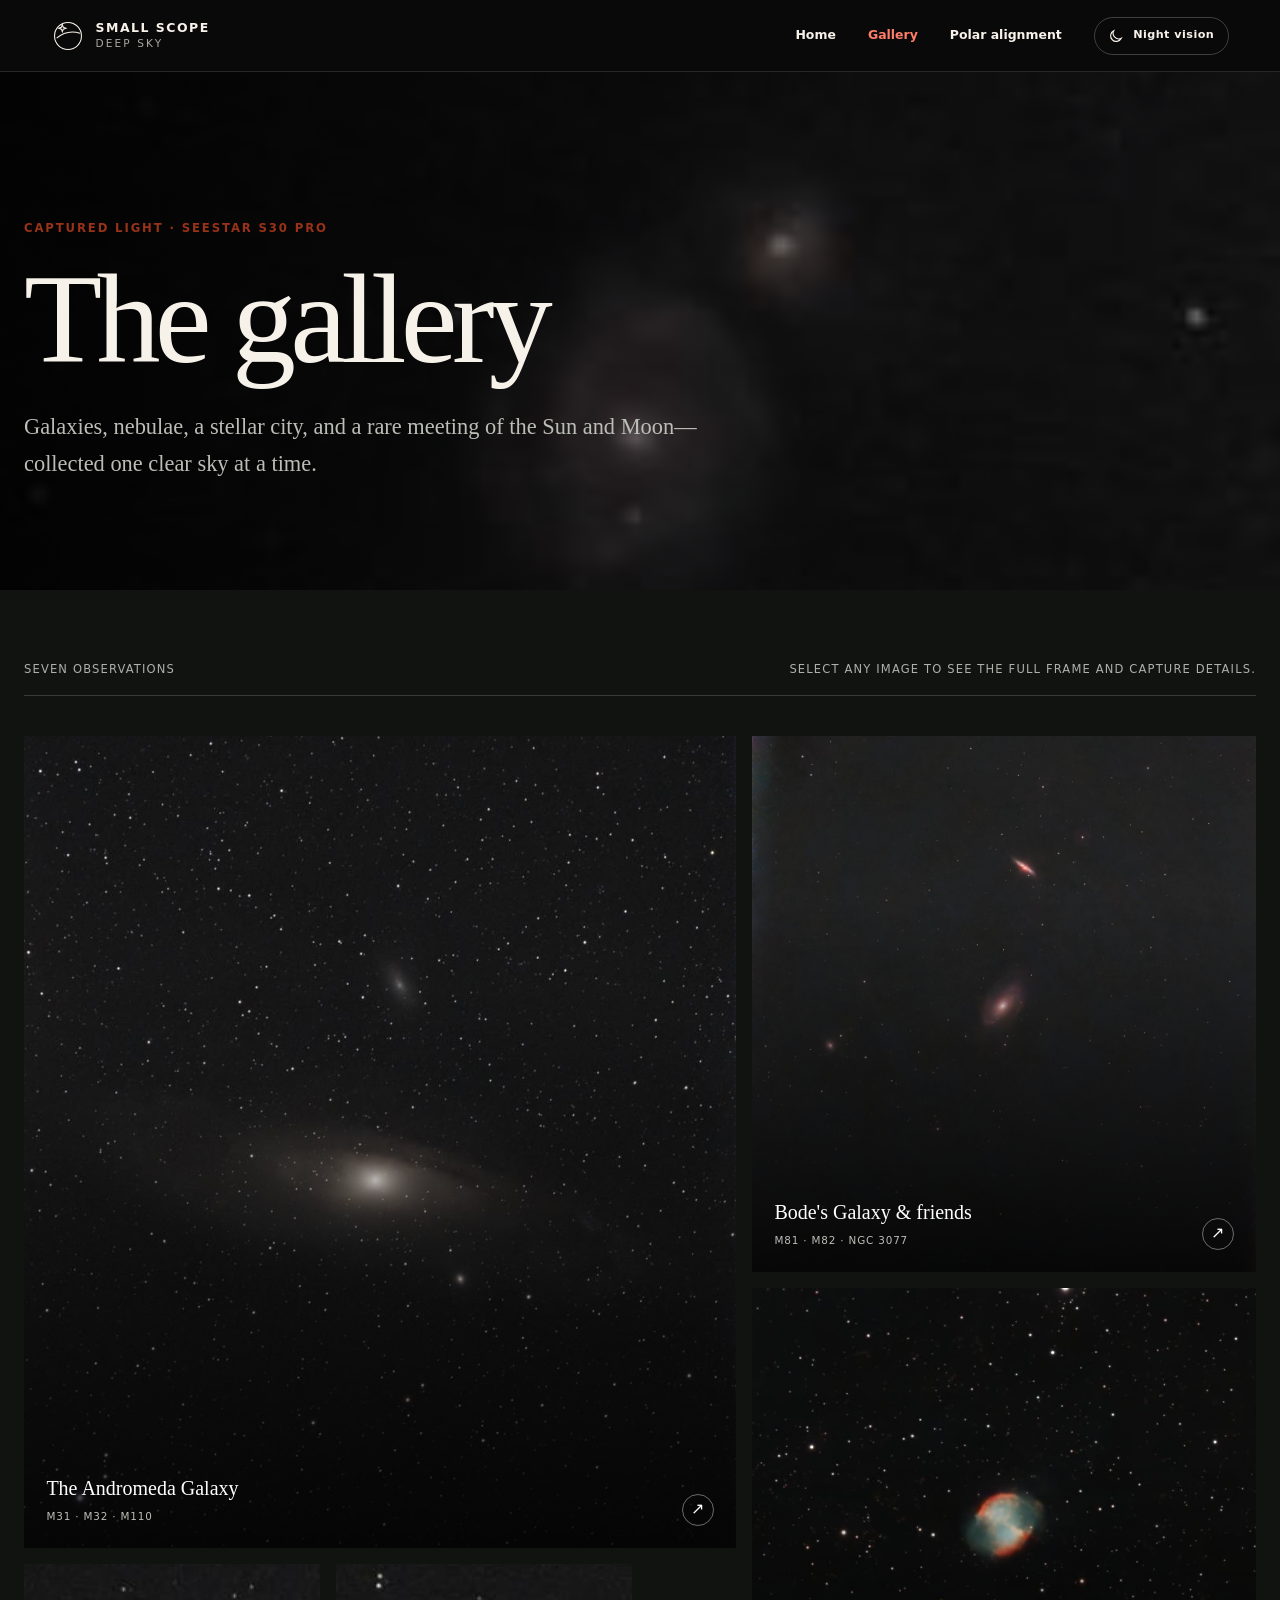
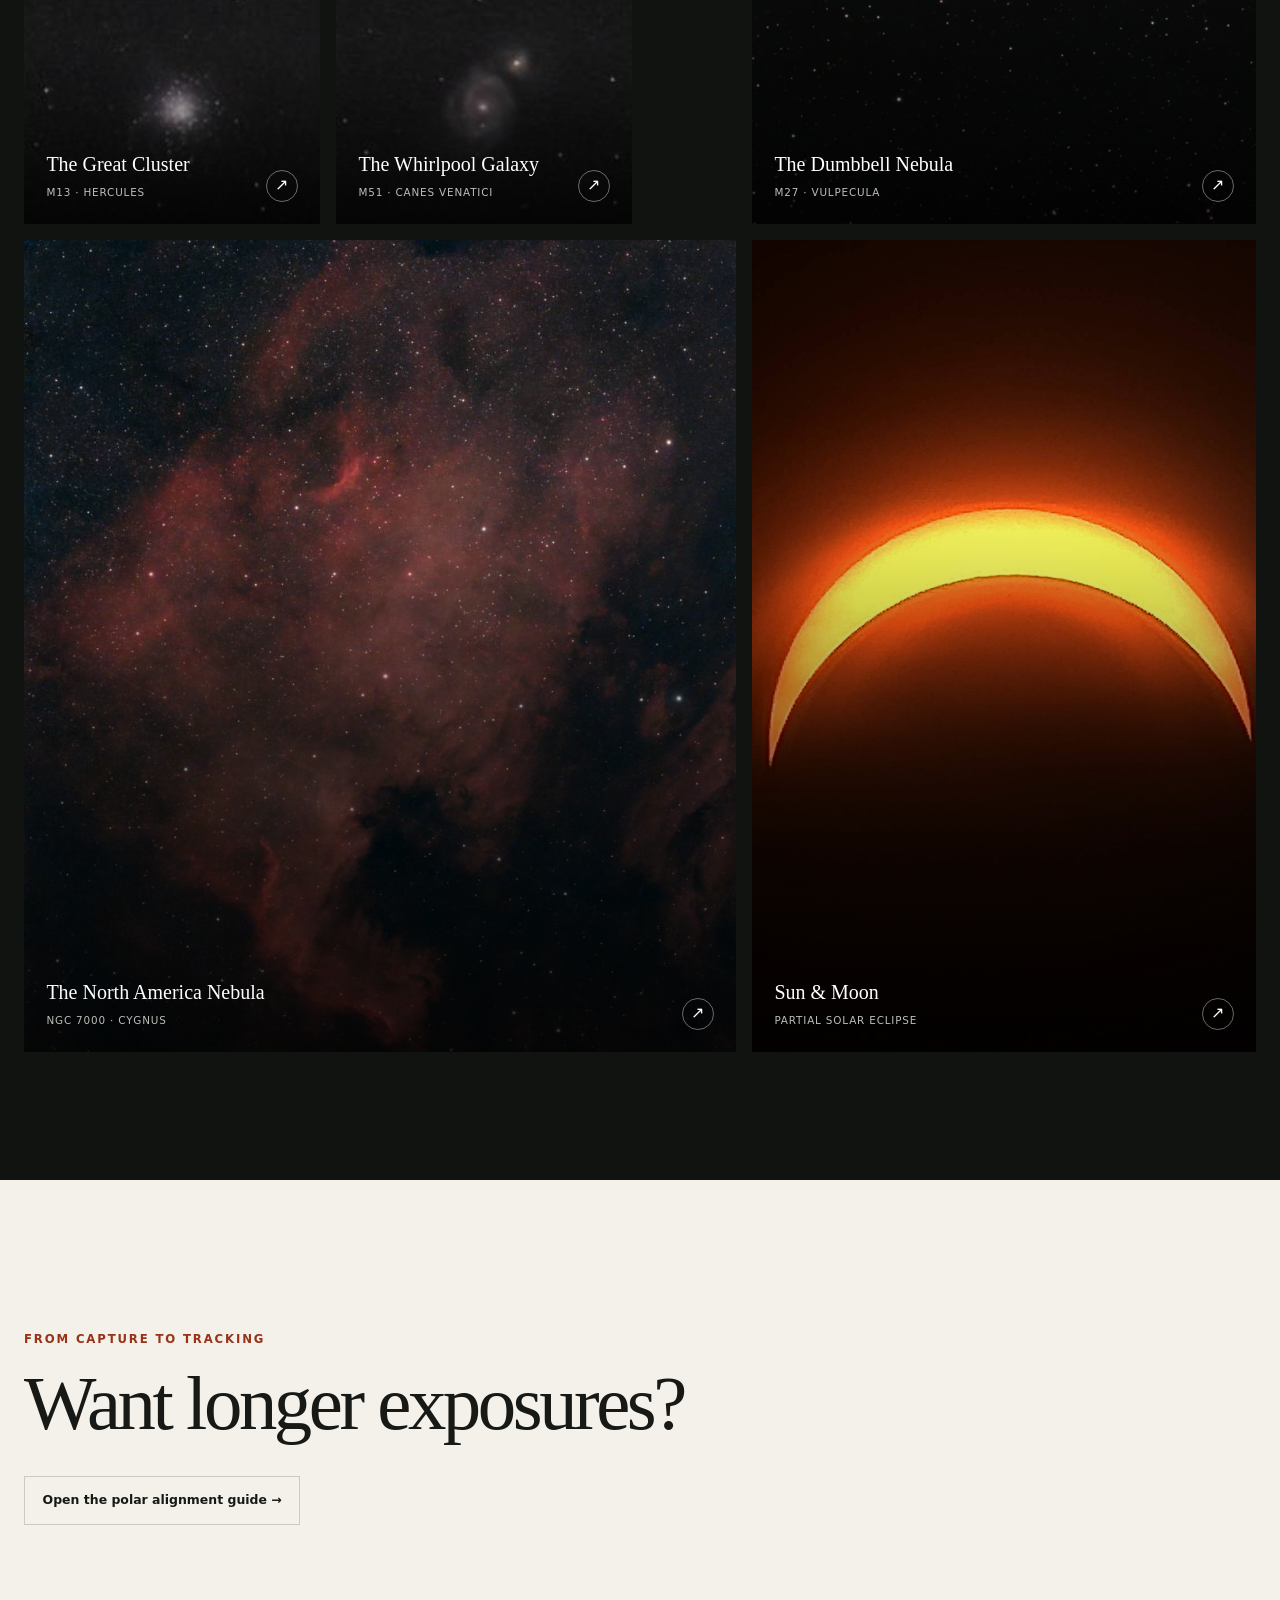
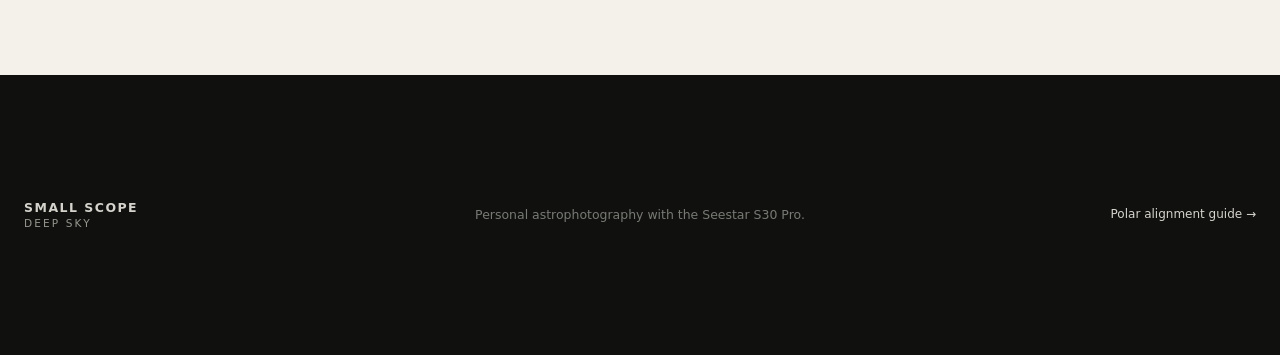
==== gallery.html @ 66f0ccbb "Refactor gallery card styles and update sun card layout for improved display" ====
<!doctype html>
<html lang="en-US" data-theme="light">
<head>
  <meta charset="utf-8"><meta name="viewport" content="width=device-width, initial-scale=1">
  <meta name="description" content="Astrophotography captured with a Seestar S30 Pro smart telescope."><meta name="theme-color" content="#f4f1ea">
  <title>Gallery — Small Scope, Deep Sky</title>
  <link rel="icon" href="data:image/svg+xml,%3Csvg xmlns='http://www.w3.org/2000/svg' viewBox='0 0 64 64'%3E%3Crect width='64' height='64' rx='14' fill='%23070707'/%3E%3Ccircle cx='32' cy='34' r='20' fill='none' stroke='%23e45a4f' stroke-width='3'/%3E%3C/svg%3E">
  <link rel="stylesheet" href="styles.css"><script>(()=>{const t=localStorage.getItem('seestar-theme');document.documentElement.dataset.theme=t==='night'?'night':'light'})();</script>
</head>
<body class="inner-page gallery-page">
  <a class="skip-link" href="#main">Skip to content</a>
  <header class="site-header">
    <a class="brand" href="index.html" aria-label="Small Scope, Deep Sky — home"><svg class="brand-mark" viewBox="0 0 48 48" aria-hidden="true"><circle cx="24" cy="24" r="19"></circle><path d="M8 27c8-7 20-11 33-7M16 8l1.3 3.7L21 13l-3.7 1.3L16 18l-1.3-3.7L11 13l3.7-1.3L16 8Z"></path></svg><span><strong>Small Scope</strong><small>Deep Sky</small></span></a>
    <nav class="desktop-nav" aria-label="Primary navigation"><a href="index.html">Home</a><a class="active" href="gallery.html" aria-current="page">Gallery</a><a href="polar-alignment.html">Polar alignment</a></nav>
    <div class="header-actions"><button class="theme-toggle" type="button" aria-label="Switch to night vision theme" aria-pressed="false"><svg class="sun-icon" viewBox="0 0 24 24" aria-hidden="true"><circle cx="12" cy="12" r="3.5"></circle><path d="M12 2v2M12 20v2M4.93 4.93l1.42 1.42M17.65 17.65l1.42 1.42M2 12h2M20 12h2M4.93 19.07l1.42-1.42M17.65 6.35l1.42-1.42"></path></svg><svg class="night-icon" viewBox="0 0 24 24" aria-hidden="true"><path d="M20 15.4A8.5 8.5 0 0 1 8.6 4 8.5 8.5 0 1 0 20 15.4Z"></path></svg><span class="theme-label">Night vision</span></button><button class="menu-toggle" type="button" aria-label="Open navigation" aria-expanded="false" aria-controls="mobile-nav"><span></span><span></span></button></div>
  </header>
  <nav class="mobile-nav" id="mobile-nav" aria-label="Mobile navigation" hidden><a href="index.html">Home</a><a class="active" href="gallery.html" aria-current="page">Gallery</a><a href="polar-alignment.html">Polar alignment</a></nav>

  <main id="main">
    <header class="page-hero gallery-page-hero">
      <div class="section-wrap"><p class="section-kicker">Captured light · Seestar S30 Pro</p><h1>The gallery</h1><p>Galaxies, nebulae, a stellar city, and a rare meeting of the Sun and Moon—collected one clear sky at a time.</p></div>
    </header>
    <section class="gallery-section standalone-gallery" aria-labelledby="gallery-heading">
      <div class="section-wrap gallery-intro"><p id="gallery-heading">Seven observations</p><p>Select any image to see the full frame and capture details.</p></div>
      <div class="gallery-grid section-wrap">
        <button class="gallery-card featured" type="button" data-full="images/seestar/M33-M110-M32.jpg" data-title="The Andromeda Galaxy" data-meta="M31 · M32 · M110 · Andromeda" aria-label="View The Andromeda Galaxy full screen"><img src="images/seestar/M33-M110-M32.jpg" alt="The Andromeda Galaxy with companion galaxies M32 and M110" width="900" height="1600"><span class="gallery-overlay"><span><strong>The Andromeda Galaxy</strong><small>M31 · M32 · M110</small></span><span class="expand-icon" aria-hidden="true">↗</span></span></button>
        <button class="gallery-card" type="button" data-full="images/seestar/Bode%20and%20friends.jpg" data-title="Bode's Galaxy & friends" data-meta="M81 · M82 · NGC 3077 · Ursa Major" aria-label="View Bode's Galaxy and friends full screen"><img src="images/seestar/Bode%20and%20friends.jpg" alt="Bode's Galaxy, the Cigar Galaxy, and neighboring galaxies" width="1199" height="1600"><span class="gallery-overlay"><span><strong>Bode's Galaxy &amp; friends</strong><small>M81 · M82 · NGC 3077</small></span><span class="expand-icon" aria-hidden="true">↗</span></span></button>
        <button class="gallery-card" type="button" data-full="images/seestar/m27-dumbbell-nebula.jpg" data-title="The Dumbbell Nebula" data-meta="M27 · Vulpecula" aria-label="View The Dumbbell Nebula full screen"><img src="images/seestar/m27-dumbbell-nebula.jpg" alt="The Dumbbell Nebula, Messier 27, glowing among a dense field of stars" width="845" height="845"><span class="gallery-overlay"><span><strong>The Dumbbell Nebula</strong><small>M27 · Vulpecula</small></span><span class="expand-icon" aria-hidden="true">↗</span></span></button>
        <button class="gallery-card compact" type="button" data-full="images/seestar/M13.jpg" data-title="The Great Cluster in Hercules" data-meta="M13 · Hercules" aria-label="View The Great Cluster in Hercules full screen"><img src="images/seestar/M13.jpg" alt="The dense globular star cluster Messier 13" width="192" height="341"><span class="gallery-overlay"><span><strong>The Great Cluster</strong><small>M13 · Hercules</small></span><span class="expand-icon" aria-hidden="true">↗</span></span></button>
        <button class="gallery-card compact" type="button" data-full="images/seestar/M51.jpg" data-title="The Whirlpool Galaxy" data-meta="M51 · Canes Venatici" aria-label="View The Whirlpool Galaxy full screen"><img src="images/seestar/M51.jpg" alt="The interacting spiral Whirlpool Galaxy, Messier 51" width="192" height="341"><span class="gallery-overlay"><span><strong>The Whirlpool Galaxy</strong><small>M51 · Canes Venatici</small></span><span class="expand-icon" aria-hidden="true">↗</span></span></button>
        <button class="gallery-card featured" type="button" data-full="images/seestar/north-america-nebula.jpg" data-title="The North America Nebula" data-meta="NGC 7000 · Cygnus" aria-label="View The North America Nebula full screen"><img src="images/seestar/north-america-nebula.jpg" alt="The red emission clouds and dark dust lanes of the North America Nebula" width="900" height="1600"><span class="gallery-overlay"><span><strong>The North America Nebula</strong><small>NGC 7000 · Cygnus</small></span><span class="expand-icon" aria-hidden="true">↗</span></span></button>
        <button class="gallery-card sun-card" type="button" data-full="images/seestar/sun-moon.jpg" data-title="Sun & Moon" data-meta="Partial solar eclipse" aria-label="View the partial solar eclipse full screen"><img src="images/seestar/sun-moon.jpg" alt="The Moon passing in front of the Sun during a partial solar eclipse" width="900" height="1600"><span class="gallery-overlay"><span><strong>Sun &amp; Moon</strong><small>Partial solar eclipse</small></span><span class="expand-icon" aria-hidden="true">↗</span></span></button>
      </div>
    </section>
    <section class="next-page section-wrap"><p class="section-kicker">From capture to tracking</p><h2>Want longer exposures?</h2><a class="button text-button" href="polar-alignment.html">Open the polar alignment guide →</a></section>
  </main>
  <footer><a class="brand footer-brand" href="index.html"><span><strong>Small Scope</strong><small>Deep Sky</small></span></a><p>Personal astrophotography with the Seestar S30 Pro.</p><a href="polar-alignment.html">Polar alignment guide →</a></footer>
  <dialog class="lightbox" aria-labelledby="lightbox-title"><button class="lightbox-close" type="button" aria-label="Close image">×</button><figure><img src="" alt=""><figcaption><strong id="lightbox-title"></strong><span></span></figcaption></figure></dialog>
  <script src="script.js"></script>
</body>
</html>
---- styles.css ----
:root {
  color-scheme: light;
  --bg: #f4f1ea;
  --surface: #fffdf8;
  --surface-2: #e9e5dc;
  --ink: #171916;
  --muted: #60655f;
  --line: #cfcac0;
  --accent: #cf4c27;
  --accent-dark: #983218;
  --green: #375c49;
  --shadow: 0 18px 50px rgba(29, 27, 20, .1);
  --max: 1240px;
  --reading: 780px;
}

[data-theme="night"] {
  color-scheme: dark;
  --bg: #000;
  --surface: #080000;
  --surface-2: #120000;
  --ink: #e45a4f;
  --muted: #a83c35;
  --line: #43100d;
  --accent: #ff4a3f;
  --accent-dark: #ff756b;
  --green: #d14d43;
  --shadow: none;
}

* { box-sizing: border-box; }
html { scroll-behavior: smooth; scroll-padding-top: 90px; }
body { margin: 0; background: var(--bg); color: var(--ink); font-family: Inter, ui-sans-serif, system-ui, -apple-system, BlinkMacSystemFont, "Segoe UI", sans-serif; line-height: 1.65; transition: background-color .25s ease, color .25s ease; }
button, input { font: inherit; }
a { color: inherit; text-underline-offset: 4px; }
img { display: block; max-width: 100%; }
::selection { color: var(--surface); background: var(--accent); }
.skip-link { position: fixed; z-index: 100; top: -100px; left: 1rem; padding: .7rem 1rem; background: var(--ink); color: var(--bg); }
.skip-link:focus { top: 1rem; }
.section-wrap { width: min(calc(100% - 48px), var(--max)); margin-inline: auto; }
.section-kicker, .overline { margin: 0 0 1rem; color: var(--accent-dark); font-size: .73rem; font-weight: 800; letter-spacing: .16em; text-transform: uppercase; }
h1, h2, h3, h4, p { margin-top: 0; }
h1, h2, h3 { line-height: 1.02; letter-spacing: -.045em; }
h2 { font-family: Georgia, "Times New Roman", serif; font-size: clamp(3rem, 6vw, 6rem); font-weight: 400; }
h2 em { color: var(--accent); font-weight: 400; }

.site-header { position: fixed; z-index: 40; top: 0; left: 0; width: 100%; height: 72px; display: flex; align-items: center; justify-content: space-between; padding: 0 clamp(20px, 4vw, 64px); color: #f9f2eb; background: rgba(9, 10, 9, .78); border-bottom: 1px solid rgba(255,255,255,.12); backdrop-filter: blur(16px); }
.brand { display: inline-flex; align-items: center; gap: .65rem; text-decoration: none; line-height: 1; }
.brand-mark { width: 34px; height: 34px; fill: none; stroke: currentColor; stroke-width: 1.5; }
.brand span { display: grid; gap: .2rem; }
.brand strong { font-size: .78rem; letter-spacing: .12em; text-transform: uppercase; }
.brand small { opacity: .68; font-size: .66rem; letter-spacing: .2em; text-transform: uppercase; }
.desktop-nav { display: flex; gap: 2rem; margin-left: auto; margin-right: 2rem; }
.desktop-nav a { color: inherit; font-size: .78rem; font-weight: 650; text-decoration: none; }
.desktop-nav a:hover { color: #ff7d69; }
.desktop-nav a.active { color: #ff7d69; }
.header-actions { display: flex; align-items: center; gap: .7rem; }
.theme-toggle, .menu-toggle { color: inherit; background: none; border: 1px solid rgba(255,255,255,.22); cursor: pointer; }
.theme-toggle { height: 38px; display: flex; align-items: center; gap: .55rem; padding: 0 .85rem; border-radius: 99px; }
.theme-toggle svg { width: 16px; fill: none; stroke: currentColor; stroke-width: 1.7; }
.sun-icon { display: none; }
[data-theme="night"] .sun-icon { display: block; }
[data-theme="night"] .night-icon { display: none; }
.theme-label { font-size: .7rem; font-weight: 700; letter-spacing: .04em; }
.menu-toggle { display: none; width: 38px; height: 38px; padding: 10px; border-radius: 50%; }
.menu-toggle span { display: block; height: 1px; margin: 5px 0; background: currentColor; }
.mobile-nav { position: fixed; z-index: 35; top: 72px; width: 100%; padding: 1rem 24px 1.5rem; color: #fff; background: #0c0c0b; border-bottom: 1px solid #333; }
.mobile-nav a { display: block; padding: .75rem 0; text-decoration: none; border-bottom: 1px solid #292929; }

.hero { position: relative; min-height: min(900px, 100svh); display: flex; align-items: flex-end; overflow: hidden; color: #fff; background: #080908; }
.hero-image, .hero-shade { position: absolute; inset: 0; }
.hero-image { background: url("images/seestar/Bode%20and%20friends.jpg") center 37% / cover no-repeat; transform: scale(1.015); }
.hero-shade { background: linear-gradient(90deg, rgba(0,0,0,.83) 0%, rgba(0,0,0,.55) 45%, rgba(0,0,0,.12) 77%), linear-gradient(0deg, rgba(0,0,0,.65), transparent 55%); }
.hero-content { position: relative; z-index: 1; width: min(760px, calc(100% - 48px)); margin: 0 0 clamp(90px, 13vh, 150px) max(24px, calc((100% - var(--max)) / 2)); }
.eyebrow { padding-left: 2.5rem; color: #dccfc3; font-size: .73rem; font-weight: 750; letter-spacing: .16em; text-transform: uppercase; }
.eyebrow::before { content: ""; position: absolute; width: 1.8rem; height: 1px; margin: .7em 0 0 -2.5rem; background: #e76041; }
h1 { margin-bottom: 1.4rem; font-family: Georgia, "Times New Roman", serif; font-size: clamp(4rem, 9.5vw, 8.6rem); font-weight: 400; }
h1 em { color: #ef6648; font-weight: 400; }
.hero-intro { max-width: 630px; color: #d8d7d2; font-size: clamp(1rem, 1.6vw, 1.2rem); }
.hero-cta { display: flex; flex-wrap: wrap; gap: .8rem; margin-top: 2rem; }
.button { display: inline-flex; align-items: center; justify-content: space-between; min-width: 190px; padding: .85rem 1.1rem; border: 1px solid rgba(255,255,255,.32); font-size: .78rem; font-weight: 750; text-decoration: none; }
.button.primary { color: #fff; background: #d84c2c; border-color: #d84c2c; }
.button:hover { background: #fff; border-color: #fff; color: #111; }
.hero-caption { position: absolute; z-index: 2; right: clamp(24px, 5vw, 80px); bottom: 34px; display: grid; text-align: right; font-size: .74rem; }
.hero-caption span { color: #ef6648; font-weight: 750; text-transform: uppercase; letter-spacing: .1em; }
[data-theme="night"] .hero-image { filter: brightness(.18) sepia(.45) saturate(.7); }
[data-theme="night"] .hero-shade { background: linear-gradient(90deg, rgba(0,0,0,.94), rgba(0,0,0,.72) 60%, rgba(0,0,0,.58)); }
[data-theme="night"] .hero, [data-theme="night"] .site-header { color: var(--ink); }
[data-theme="night"] .site-header { background: rgba(0,0,0,.94); border-color: var(--line); }
[data-theme="night"] .hero-intro, [data-theme="night"] .eyebrow, [data-theme="night"] .hero-caption { color: var(--muted); }
[data-theme="night"] .button.primary { color: #000; background: var(--accent); border-color: var(--accent); }
[data-theme="night"] .button.ghost { color: var(--ink); border-color: var(--line); }

.inner-page .site-header { background: rgba(9, 10, 9, .96); }
.page-hero { min-height: 590px; display: flex; align-items: flex-end; padding: 150px 0 85px; color: #f6f1e9; background-color: #111310; }
.page-hero .section-wrap { margin-inline: auto; }
.page-hero h1 { max-width: 1000px; margin-bottom: 1.5rem; font-size: clamp(4.5rem, 10vw, 9rem); }
.page-hero h1 em { color: #ef6648; font-weight: 400; }
.page-hero .section-wrap > p:last-of-type { max-width: 680px; color: #bbbdb7; font-family: Georgia, serif; font-size: clamp(1.1rem, 2vw, 1.4rem); }
.gallery-page-hero { background: linear-gradient(90deg, rgba(0,0,0,.88), rgba(0,0,0,.25)), url("images/seestar/M51.jpg") 72% 45% / cover; }
.guide-page-hero { position: relative; overflow: hidden; background: radial-gradient(circle at 75% 40%, rgba(207,76,39,.18), transparent 24%), linear-gradient(135deg, #151714, #080908); }
.guide-page-hero::after { content: ""; position: absolute; right: 10%; bottom: -180px; width: 520px; height: 520px; border: 1px solid rgba(255,255,255,.14); border-radius: 50%; box-shadow: 0 0 0 90px rgba(255,255,255,.025), 0 0 0 180px rgba(255,255,255,.018); }
.guide-page-hero .section-wrap { position: relative; z-index: 1; }
[data-theme="night"] .page-hero { color: var(--ink); background-color: #000; }
[data-theme="night"] .gallery-page-hero { background: linear-gradient(90deg, rgba(0,0,0,.98), rgba(0,0,0,.78)), url("images/seestar/M51.jpg") 72% 45% / cover; }
[data-theme="night"] .guide-page-hero { background: radial-gradient(circle at 75% 40%, rgba(150,25,20,.12), transparent 24%), #000; }
[data-theme="night"] .page-hero .section-wrap > p:last-of-type { color: var(--muted); }

.intro { display: grid; grid-template-columns: 1fr 1fr; gap: clamp(3rem, 8vw, 8rem); padding-block: clamp(90px, 13vw, 170px); }
.intro h2 { margin-bottom: 0; }
.intro-copy { padding-top: 2.5rem; }
.intro-copy > p { max-width: 620px; color: var(--muted); font-family: Georgia, serif; font-size: clamp(1.15rem, 2vw, 1.5rem); }
.intro-copy > p a { color: var(--ink); }
.spec-row { display: grid; grid-template-columns: repeat(3, 1fr); gap: 1rem; margin: 3rem 0 0; padding-top: 1.5rem; border-top: 1px solid var(--line); }
.spec-row div { display: grid; gap: .2rem; }
.spec-row dt { color: var(--muted); font-size: .68rem; letter-spacing: .12em; text-transform: uppercase; }
.spec-row dd { margin: 0; font-weight: 700; }

.home-destinations { padding-bottom: clamp(100px, 13vw, 170px); }
.home-destinations header { display: flex; align-items: flex-end; justify-content: space-between; margin-bottom: 3rem; border-bottom: 1px solid var(--line); }
.home-destinations h2 { font-size: clamp(2.8rem, 5vw, 5rem); }
.destination-grid { display: grid; grid-template-columns: 1fr 1fr; gap: 18px; }
.destination-card { position: relative; min-height: 520px; display: flex; align-items: flex-end; overflow: hidden; color: #fff; background: #111; text-decoration: none; }
.destination-image, .destination-art { position: absolute; inset: 0; transition: transform .6s cubic-bezier(.2,.75,.2,1); }
.destination-image { background: linear-gradient(0deg, rgba(0,0,0,.85), transparent 65%), url("images/seestar/M33-M110-M32.jpg") center 38% / cover; }
.destination-art { background: radial-gradient(circle at 68% 28%, rgba(238,92,62,.65) 0 2px, transparent 3px), radial-gradient(circle at 25% 38%, #aaa 0 1px, transparent 2px), radial-gradient(circle at 40% 18%, #aaa 0 1px, transparent 2px), linear-gradient(145deg, #22251f, #090a09); }
.destination-art i { position: absolute; display: block; border: 1px solid rgba(255,255,255,.24); border-radius: 50%; }
.destination-art i:nth-child(1) { width: 400px; height: 400px; right: -60px; top: -100px; }
.destination-art i:nth-child(2) { width: 270px; height: 270px; right: 5px; top: -35px; }
.destination-art i:nth-child(3) { width: 1px; height: 430px; right: 35%; top: 0; border: 0; border-left: 2px solid #d85639; border-radius: 0; transform: rotate(32deg); transform-origin: bottom; }
.destination-card:hover > :first-child { transform: scale(1.035); }
.destination-copy { position: relative; z-index: 1; width: 100%; display: grid; padding: 2rem; background: linear-gradient(transparent, rgba(0,0,0,.8)); }
.destination-copy small { color: #e66a4d; font-size: .68rem; font-weight: 800; letter-spacing: .13em; text-transform: uppercase; }
.destination-copy strong { margin: .5rem 0 1rem; font-family: Georgia, serif; font-size: clamp(1.8rem, 3vw, 2.7rem); font-weight: 400; }
.destination-copy > span { display: flex; justify-content: space-between; color: #c5c5c0; font-size: .8rem; }
[data-theme="night"] .destination-image, [data-theme="night"] .destination-art { filter: brightness(.42) sepia(.35) saturate(.7); }

.gallery-section { padding-block: clamp(80px, 10vw, 140px); background: #111310; color: #f4f1ea; }
.standalone-gallery { padding-top: 70px; }
.gallery-intro { display: flex; justify-content: space-between; margin-bottom: 2.5rem; padding-bottom: 1rem; border-bottom: 1px solid #373a35; }
.gallery-intro p { margin: 0; color: #aeb0aa; font-size: .72rem; letter-spacing: .1em; text-transform: uppercase; }
[data-theme="night"] .gallery-section { background: #030000; color: var(--ink); border-block: 1px solid var(--line); }
.section-heading-row { display: flex; align-items: flex-end; justify-content: space-between; gap: 3rem; margin-bottom: 3rem; }
.section-heading-row h2 { margin: 0; }
.section-heading-row > p { max-width: 450px; margin-bottom: .6rem; color: #aeb0aa; }
[data-theme="night"] .section-heading-row > p { color: var(--muted); }
.gallery-grid { display: grid; grid-template-columns: repeat(12, 1fr); grid-auto-rows: 260px; grid-auto-flow: dense; gap: 16px; }
.gallery-card { position: relative; grid-column: span 5; grid-row: span 2; padding: 0; overflow: hidden; color: #fff; background: #080808; border: 0; cursor: zoom-in; text-align: left; }
.gallery-card.featured { grid-column: span 7; grid-row: span 3; }
.gallery-card.compact { grid-column: span 3; grid-row: span 1; }
.gallery-card.wide { grid-column: span 6; grid-row: span 2; }
.gallery-card.sun-card { grid-column: span 5; grid-row: span 3; }
.gallery-card img { width: 100%; height: 100%; object-fit: cover; transition: transform .65s cubic-bezier(.2,.75,.2,1), filter .25s; }
.gallery-card.featured img { object-position: center 40%; }
.gallery-card.wide img { object-position: center 37%; }
.gallery-card::after { content: ""; position: absolute; inset: 30% 0 0; background: linear-gradient(transparent, rgba(0,0,0,.82)); pointer-events: none; }
.gallery-card:hover img { transform: scale(1.035); }
.gallery-overlay { position: absolute; z-index: 1; right: 0; bottom: 0; left: 0; display: flex; align-items: flex-end; justify-content: space-between; padding: 1.4rem; }
.gallery-overlay > span:first-child { display: grid; }
.gallery-overlay strong { font-family: Georgia, serif; font-size: 1.25rem; font-weight: 400; }
.gallery-overlay small { margin-top: .2rem; color: #bdbdb8; font-size: .65rem; letter-spacing: .08em; text-transform: uppercase; }
.expand-icon { width: 32px; height: 32px; display: grid; place-items: center; border: 1px solid rgba(255,255,255,.4); border-radius: 50%; }
[data-theme="night"] .gallery-card img { filter: brightness(.32) sepia(.25) saturate(.7); }
[data-theme="night"] .gallery-card:hover img, [data-theme="night"] .gallery-card:focus-visible img { filter: brightness(.58) sepia(.25) saturate(.8); }

.guide-shell { width: min(calc(100% - 48px), var(--max)); display: grid; grid-template-columns: 220px minmax(0, var(--reading)); gap: clamp(3rem, 8vw, 9rem); margin: 0 auto; padding-block: clamp(100px, 13vw, 170px); }
.guide-page .guide-shell { padding-top: 100px; }
.guide-nav { position: sticky; top: 110px; height: max-content; }
.guide-nav p { color: var(--muted); font-size: .68rem; font-weight: 800; letter-spacing: .12em; text-transform: uppercase; }
.guide-nav ol { margin: 0; padding: 0; list-style: none; border-top: 1px solid var(--line); }
.guide-nav li { border-bottom: 1px solid var(--line); }
.guide-nav a { display: block; padding: .72rem .2rem; color: var(--muted); font-size: .78rem; text-decoration: none; }
.guide-nav a:hover, .guide-nav a.active { color: var(--accent); }
.guide-header { padding-bottom: 5rem; }
.guide-header h2 { margin-bottom: 2rem; }
.guide-header > p:not(.section-kicker) { max-width: 650px; color: var(--muted); font-family: Georgia, serif; font-size: 1.3rem; }
.guide-meta { display: flex; flex-wrap: wrap; gap: .6rem; margin-top: 2rem; }
.guide-meta span { padding: .35rem .7rem; color: var(--muted); border: 1px solid var(--line); border-radius: 2px; font-size: .68rem; font-weight: 700; letter-spacing: .06em; text-transform: uppercase; }
.guide-section { display: grid; grid-template-columns: 55px 1fr; gap: 1.7rem; padding-block: 5rem; border-top: 1px solid var(--line); }
.step-number { color: var(--accent); font-family: Georgia, serif; font-size: 1.2rem; font-style: italic; }
.guide-section h3, .troubleshooting h3, .checklist-section h3 { margin-bottom: 1.7rem; font-family: Georgia, serif; font-size: clamp(2rem, 4vw, 3.2rem); font-weight: 400; }
.guide-section h4 { margin: 2.8rem 0 .8rem; font-family: Georgia, serif; font-size: 1.6rem; }
.guide-section p { color: var(--muted); }
.guide-section strong { color: var(--ink); }
.concept-card { margin: 2.2rem 0; padding: 1.8rem; background: var(--surface); border: 1px solid var(--line); }
.concept-card svg { width: 100%; max-height: 240px; fill: none; stroke: var(--muted); stroke-width: 1.5; }
.concept-card svg .axis { stroke: var(--accent); stroke-width: 2; }
.concept-card svg .dash { stroke-dasharray: 5 5; }
.concept-card svg .pole { fill: var(--accent); stroke: none; }
.concept-card svg text { fill: var(--muted); stroke: none; font: 11px system-ui; }
.concept-card p { display: flex; justify-content: space-between; gap: 1rem; margin: 1rem 0 0; padding-top: 1rem; border-top: 1px solid var(--line); font-size: .78rem; }
.note { padding-left: 1.2rem; border-left: 3px solid var(--accent); }
.instruction-list { margin: 2rem 0 0; padding: 0; list-style: none; }
.instruction-list li { display: grid; grid-template-columns: 32px 1fr; gap: 1rem; padding: 1.4rem 0; border-top: 1px solid var(--line); }
.instruction-list li > span { width: 28px; height: 28px; display: grid; place-items: center; color: var(--accent); border: 1px solid var(--accent); border-radius: 50%; font-size: .72rem; }
.instruction-list p { margin: .35rem 0 0; }
.guide-figure-grid { display: grid; grid-template-columns: 1fr 1fr; gap: 14px; margin: 2rem 0 .6rem; }
.guide-figure { margin: 2rem 0 .6rem; overflow: hidden; background: var(--surface); border: 1px solid var(--line); }
.guide-figure-grid .guide-figure { margin: 0; }
.guide-figure a { display: block; overflow: hidden; background: #fff; }
.guide-figure img { width: 100%; height: auto; transition: filter .25s, transform .4s ease; }
.guide-figure a:hover img { transform: scale(1.012); }
.guide-figure figcaption { display: grid; gap: .25rem; padding: 1rem 1.1rem 1.1rem; }
.guide-figure figcaption strong { font-size: .82rem; }
.guide-figure figcaption span { color: var(--muted); font-size: .74rem; line-height: 1.5; }
.guide-figure-wide img { aspect-ratio: 1280 / 695; object-fit: cover; }
.guide-figure-phone { max-width: 660px; }
.guide-figure-poster { max-width: 560px; margin-inline: auto; }
.image-credit { margin: .7rem 0 2rem; color: var(--muted); font-size: .68rem; letter-spacing: .03em; }
.image-credit a { color: var(--ink); }
[data-theme="night"] .guide-figure a { background: #000; }
[data-theme="night"] .guide-figure img { filter: brightness(.38) sepia(.38) saturate(.72); }
[data-theme="night"] .guide-figure a:hover img, [data-theme="night"] .guide-figure a:focus img { filter: brightness(.62) sepia(.3) saturate(.78); }
.app-path { display: flex; flex-wrap: wrap; align-items: center; gap: .6rem; margin: 2rem 0; padding: 1.3rem; background: var(--ink); color: var(--bg); }
.app-path span, .app-path strong { color: inherit; font-size: .76rem; }
.app-path i { color: var(--accent); font-style: normal; }
.small-print { font-size: .82rem; }
.warning-card, .success-card { margin: 2rem 0; padding: 1.4rem; background: var(--surface); border: 1px solid var(--line); }
.warning-card { display: grid; grid-template-columns: 34px 1fr; gap: 1rem; border-left: 3px solid var(--accent); }
.warning-card > span { width: 30px; height: 30px; display: grid; place-items: center; color: var(--surface); background: var(--accent); border-radius: 50%; font-weight: 900; }
.warning-card p, .success-card p { margin: .35rem 0 0; }
.success-card { border-top: 3px solid var(--green); }
.process { display: flex; align-items: center; justify-content: space-between; gap: .5rem; margin: 2rem 0; padding: 1.4rem; background: var(--surface-2); }
.process div { display: grid; justify-items: center; gap: .25rem; }
.process b { width: 28px; height: 28px; display: grid; place-items: center; color: var(--surface); background: var(--accent); border-radius: 50%; font-size: .7rem; }
.process span { font-size: .72rem; font-weight: 700; }
.process i { color: var(--accent); font-style: normal; }

.checklist-section, .troubleshooting, .sources { padding-block: 5rem; border-top: 1px solid var(--line); }
.checklist-heading { position: relative; }
.reset-checklist { position: absolute; top: 0; right: 0; padding: .4rem .7rem; color: var(--muted); background: none; border: 1px solid var(--line); cursor: pointer; font-size: .7rem; }
.checklist { display: grid; grid-template-columns: 1fr 1fr; gap: 0 2rem; border-top: 1px solid var(--line); }
.checklist label { display: flex; align-items: center; gap: .75rem; padding: 1rem 0; border-bottom: 1px solid var(--line); cursor: pointer; font-size: .84rem; }
.checklist input { appearance: none; width: 19px; height: 19px; display: grid; flex: 0 0 auto; place-content: center; border: 1px solid var(--muted); }
.checklist input::before { content: ""; width: 10px; height: 10px; transform: scale(0); background: var(--accent); transition: transform .12s; }
.checklist input:checked::before { transform: scale(1); }
.checklist input:checked + span { color: var(--muted); text-decoration: line-through; }
.accordion { border-top: 1px solid var(--line); }
.accordion details { border-bottom: 1px solid var(--line); }
.accordion summary { display: flex; justify-content: space-between; gap: 1rem; padding: 1.1rem .2rem; cursor: pointer; font-weight: 700; list-style: none; }
.accordion summary::-webkit-details-marker { display: none; }
.accordion summary span { color: var(--accent); font-size: 1.2rem; transition: transform .2s; }
.accordion details[open] summary span { transform: rotate(45deg); }
.accordion details p { max-width: 670px; padding: 0 2rem 1.4rem 0; color: var(--muted); }
.sources h3 { font-family: Georgia, serif; font-size: 1.8rem; font-weight: 400; }
.sources > p { color: var(--muted); }
.sources code { color: var(--ink); font-size: .8em; }
.sources ul { margin: 2rem 0 0; padding: 0; list-style: none; border-top: 1px solid var(--line); }
.sources li { border-bottom: 1px solid var(--line); }
.sources a { display: flex; justify-content: space-between; padding: .9rem .2rem; text-decoration: none; font-size: .82rem; }
.sources a:hover { color: var(--accent); }

.next-page { padding-block: clamp(90px, 12vw, 150px); }
.next-page h2 { margin-bottom: 2rem; font-size: clamp(3rem, 6vw, 5rem); }
.text-button { width: max-content; color: var(--ink); border-color: var(--line); }
.text-button:hover { color: var(--surface); background: var(--ink); border-color: var(--ink); }

footer { min-height: 280px; display: grid; grid-template-columns: 1fr auto 1fr; align-items: center; gap: 2rem; padding: 4rem max(24px, calc((100% - var(--max)) / 2)); color: #d5d3cc; background: #10110f; }
footer > p { margin: 0; color: #777a74; font-size: .78rem; text-align: center; }
footer > a:last-child { justify-self: end; color: #d5d3cc; font-size: .75rem; text-decoration: none; }
[data-theme="night"] footer { color: var(--ink); background: #050000; border-top: 1px solid var(--line); }
[data-theme="night"] footer > a:last-child { color: var(--ink); }

.lightbox { width: 100%; height: 100%; max-width: none; max-height: none; margin: 0; padding: 0; overflow: hidden; color: #fff; background: rgba(0,0,0,.96); border: 0; }
.lightbox::backdrop { background: #000; }
.lightbox figure { width: 100%; height: 100%; display: grid; grid-template-rows: 1fr auto; place-items: center; margin: 0; padding: 32px; }
.lightbox img { max-width: 100%; max-height: calc(100vh - 110px); object-fit: contain; }
.lightbox figcaption { width: min(720px, 100%); display: flex; justify-content: space-between; gap: 1rem; padding-top: 1rem; font-size: .82rem; }
.lightbox figcaption span { color: #999; }
.lightbox-close { position: fixed; z-index: 1; top: 18px; right: 22px; width: 42px; height: 42px; color: #fff; background: rgba(0,0,0,.5); border: 1px solid #777; border-radius: 50%; cursor: pointer; font-size: 1.7rem; line-height: 1; }
[data-theme="night"] .lightbox img { filter: brightness(.55) sepia(.18) saturate(.75); }

:focus-visible { outline: 2px solid var(--accent); outline-offset: 4px; }
@media (prefers-reduced-motion: reduce) { html { scroll-behavior: auto; } *, *::before, *::after { transition-duration: .01ms !important; animation-duration: .01ms !important; } }

@media (max-width: 900px) {
  .desktop-nav { display: none; }
  .menu-toggle { display: block; }
  .intro { grid-template-columns: 1fr; gap: 1rem; }
  .intro-copy { padding-top: 0; }
  .destination-grid { grid-template-columns: 1fr; }
  .gallery-grid { grid-auto-rows: 230px; }
  .gallery-card, .gallery-card.featured { grid-column: span 6; grid-row: span 2; }
  .gallery-card.compact { grid-column: span 6; }
  .gallery-card.wide { grid-column: span 12; }
  .gallery-card.sun-card { grid-column: span 6; grid-row: span 2; }
  .guide-shell { grid-template-columns: 1fr; }
  .guide-nav { display: none; }
}

@media (max-width: 620px) {
  .section-wrap, .guide-shell { width: min(calc(100% - 32px), var(--max)); }
  .site-header { padding-inline: 16px; }
  .theme-label { display: none; }
  .theme-toggle { width: 38px; justify-content: center; padding: 0; }
  .hero { min-height: 820px; }
  .hero-shade { background: linear-gradient(0deg, rgba(0,0,0,.88) 0%, rgba(0,0,0,.45) 60%, rgba(0,0,0,.2)); }
  .hero-content { width: calc(100% - 32px); margin-left: 16px; margin-bottom: 120px; }
  .hero-caption { right: 16px; bottom: 24px; }
  .hero-cta { display: grid; }
  .button { width: 100%; }
  .intro { padding-block: 90px; }
  .page-hero { min-height: 540px; padding-bottom: 60px; }
  .page-hero h1 { font-size: clamp(3.7rem, 19vw, 5.5rem); }
  .home-destinations header { display: block; }
  .destination-card { min-height: 430px; }
  .spec-row { grid-template-columns: 1fr; }
  .section-heading-row { display: block; }
  .section-heading-row > p { margin-top: 1.5rem; }
  .gallery-grid { grid-auto-rows: 360px; }
  .gallery-card, .gallery-card.featured, .gallery-card.compact, .gallery-card.wide, .gallery-card.sun-card { grid-column: span 12; grid-row: span 1; }
  .gallery-card img, .gallery-card.wide img { object-position: center 40%; }
  .guide-section { grid-template-columns: 1fr; gap: .6rem; }
  .step-number { padding-bottom: .6rem; border-bottom: 1px solid var(--line); }
  .concept-card { padding: 1rem; }
  .guide-figure-grid { grid-template-columns: 1fr; }
  .concept-card p { display: grid; }
  .process { display: grid; grid-template-columns: 1fr; }
  .process i { transform: rotate(90deg); }
  .checklist { grid-template-columns: 1fr; }
  .reset-checklist { position: static; margin-bottom: 1.5rem; }
  footer { grid-template-columns: 1fr; justify-items: start; min-height: 320px; }
  footer > p { text-align: left; }
  footer > a:last-child { justify-self: start; }
  .lightbox figure { padding: 70px 16px 24px; }
  .lightbox figcaption { display: grid; }
}
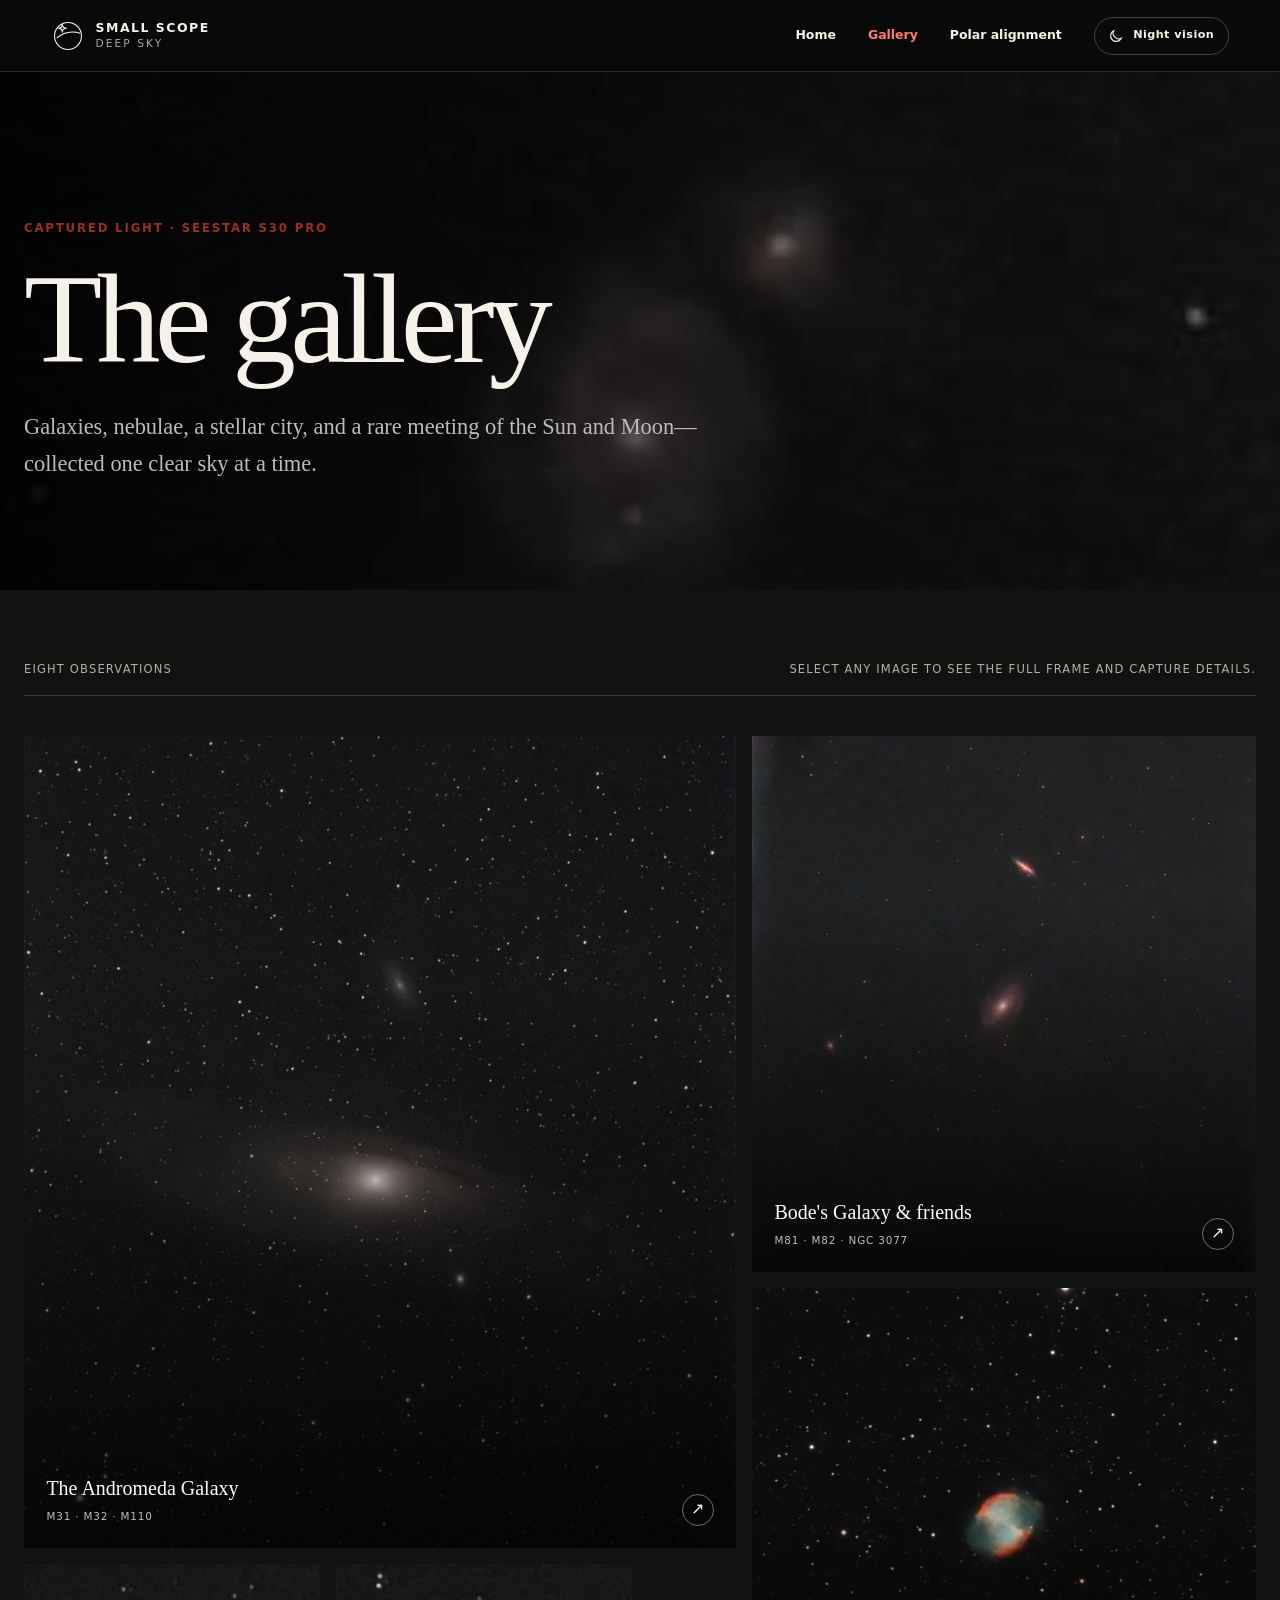
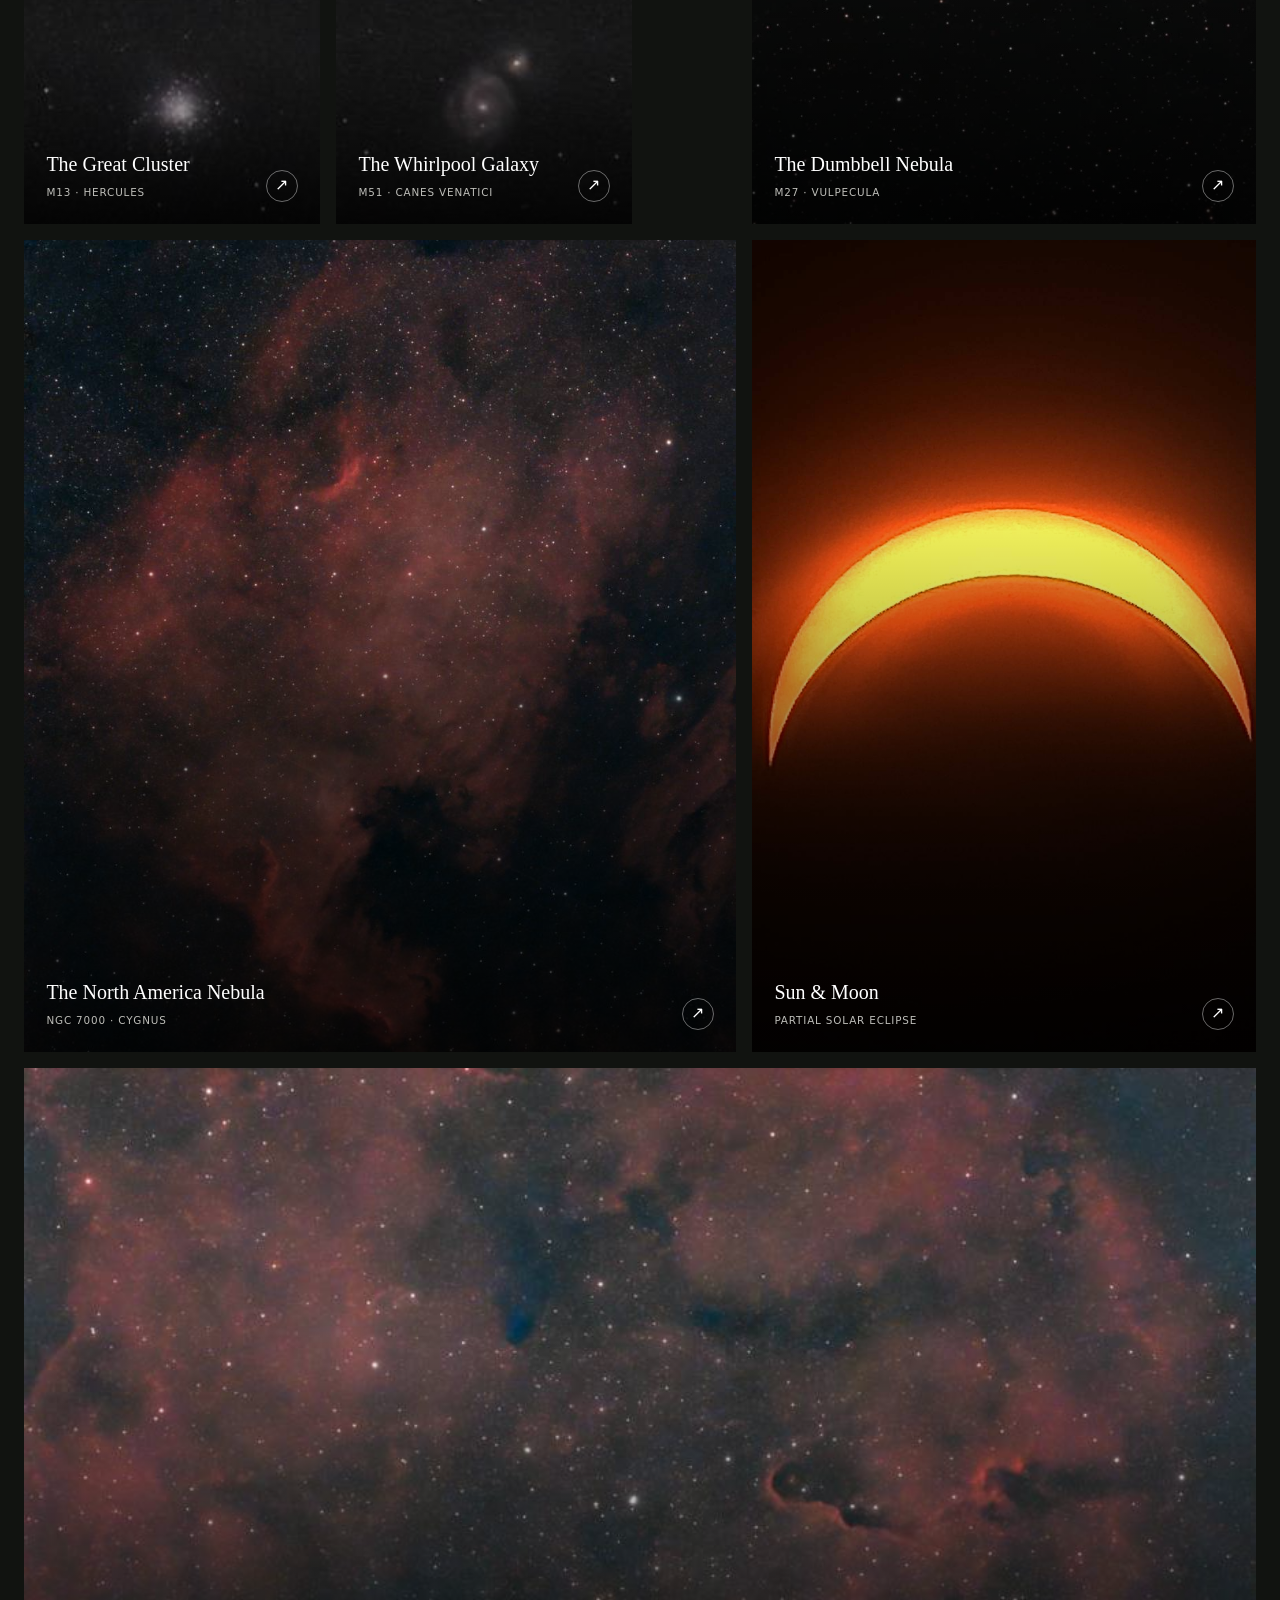
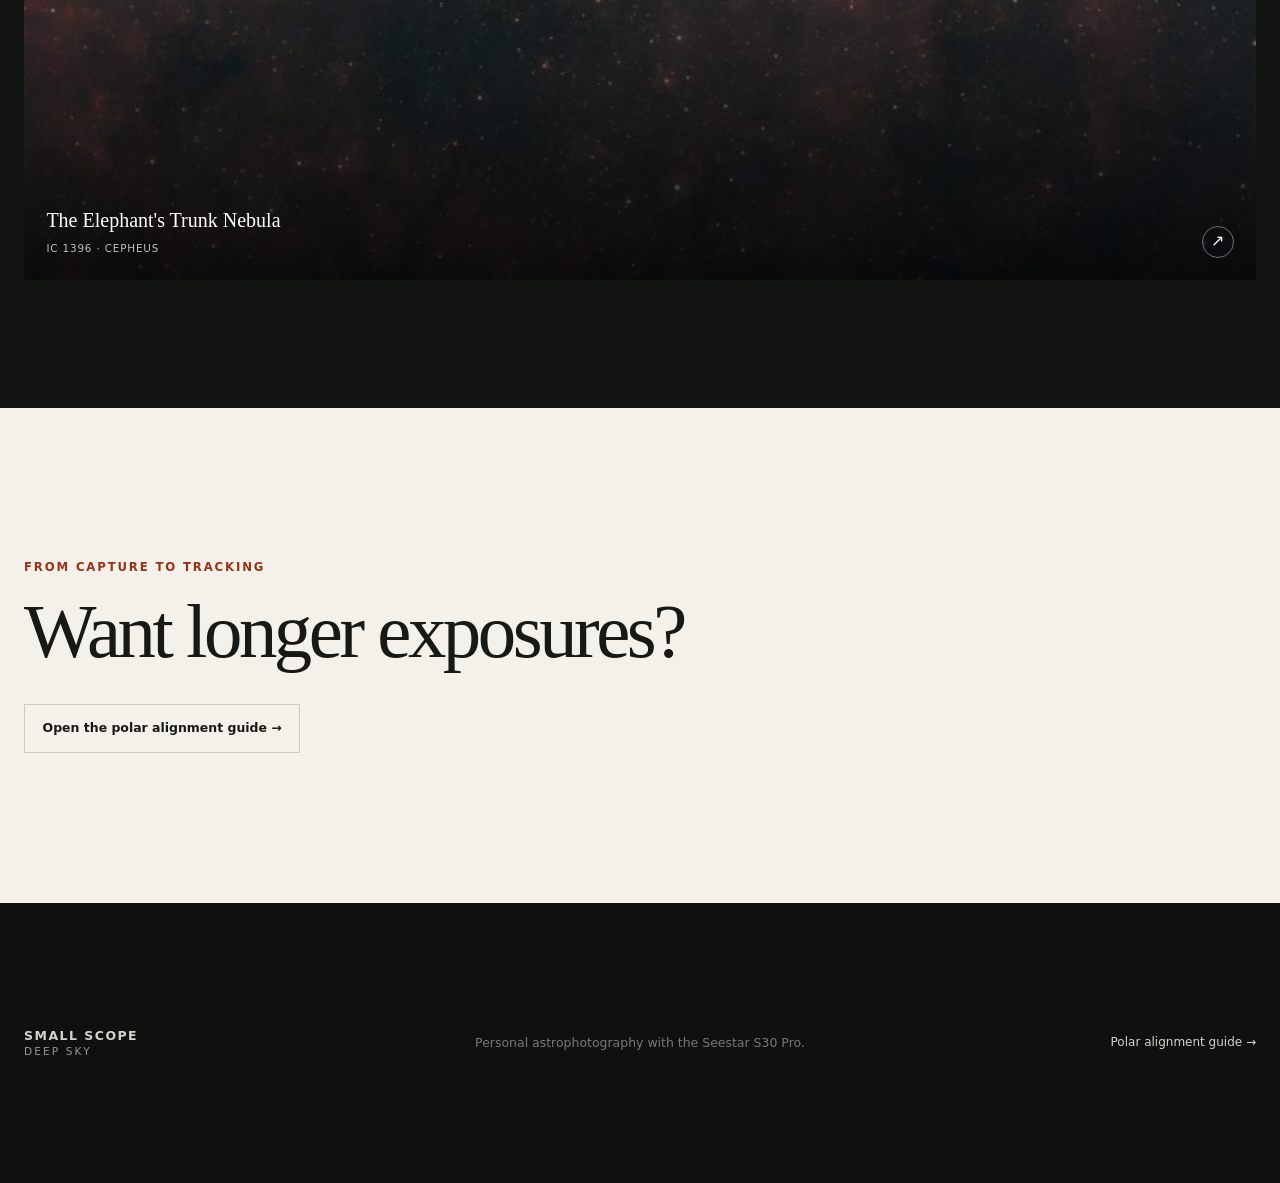
==== commit ab2bcebb: "Refactor code structure for improved readability and maintainability" ====
--- a/gallery.html
+++ b/gallery.html
@@ -21,7 +21,7 @@
       <div class="section-wrap"><p class="section-kicker">Captured light · Seestar S30 Pro</p><h1>The gallery</h1><p>Galaxies, nebulae, a stellar city, and a rare meeting of the Sun and Moon—collected one clear sky at a time.</p></div>
     </header>
     <section class="gallery-section standalone-gallery" aria-labelledby="gallery-heading">
-      <div class="section-wrap gallery-intro"><p id="gallery-heading">Seven observations</p><p>Select any image to see the full frame and capture details.</p></div>
+      <div class="section-wrap gallery-intro"><p id="gallery-heading">Eight observations</p><p>Select any image to see the full frame and capture details.</p></div>
       <div class="gallery-grid section-wrap">
         <button class="gallery-card featured" type="button" data-full="images/seestar/M33-M110-M32.jpg" data-title="The Andromeda Galaxy" data-meta="M31 · M32 · M110 · Andromeda" aria-label="View The Andromeda Galaxy full screen"><img src="images/seestar/M33-M110-M32.jpg" alt="The Andromeda Galaxy with companion galaxies M32 and M110" width="900" height="1600"><span class="gallery-overlay"><span><strong>The Andromeda Galaxy</strong><small>M31 · M32 · M110</small></span><span class="expand-icon" aria-hidden="true">↗</span></span></button>
         <button class="gallery-card" type="button" data-full="images/seestar/Bode%20and%20friends.jpg" data-title="Bode's Galaxy & friends" data-meta="M81 · M82 · NGC 3077 · Ursa Major" aria-label="View Bode's Galaxy and friends full screen"><img src="images/seestar/Bode%20and%20friends.jpg" alt="Bode's Galaxy, the Cigar Galaxy, and neighboring galaxies" width="1199" height="1600"><span class="gallery-overlay"><span><strong>Bode's Galaxy &amp; friends</strong><small>M81 · M82 · NGC 3077</small></span><span class="expand-icon" aria-hidden="true">↗</span></span></button>
@@ -30,6 +30,7 @@
         <button class="gallery-card compact" type="button" data-full="images/seestar/M51.jpg" data-title="The Whirlpool Galaxy" data-meta="M51 · Canes Venatici" aria-label="View The Whirlpool Galaxy full screen"><img src="images/seestar/M51.jpg" alt="The interacting spiral Whirlpool Galaxy, Messier 51" width="192" height="341"><span class="gallery-overlay"><span><strong>The Whirlpool Galaxy</strong><small>M51 · Canes Venatici</small></span><span class="expand-icon" aria-hidden="true">↗</span></span></button>
         <button class="gallery-card featured" type="button" data-full="images/seestar/north-america-nebula.jpg" data-title="The North America Nebula" data-meta="NGC 7000 · Cygnus" aria-label="View The North America Nebula full screen"><img src="images/seestar/north-america-nebula.jpg" alt="The red emission clouds and dark dust lanes of the North America Nebula" width="900" height="1600"><span class="gallery-overlay"><span><strong>The North America Nebula</strong><small>NGC 7000 · Cygnus</small></span><span class="expand-icon" aria-hidden="true">↗</span></span></button>
         <button class="gallery-card sun-card" type="button" data-full="images/seestar/sun-moon.jpg" data-title="Sun & Moon" data-meta="Partial solar eclipse" aria-label="View the partial solar eclipse full screen"><img src="images/seestar/sun-moon.jpg" alt="The Moon passing in front of the Sun during a partial solar eclipse" width="900" height="1600"><span class="gallery-overlay"><span><strong>Sun &amp; Moon</strong><small>Partial solar eclipse</small></span><span class="expand-icon" aria-hidden="true">↗</span></span></button>
+        <button class="gallery-card panorama" type="button" data-full="images/seestar/elephants-trunk-nebula.jpg" data-title="The Elephant's Trunk Nebula" data-meta="IC 1396 · Cepheus" aria-label="View The Elephant's Trunk Nebula full screen"><img src="images/seestar/elephants-trunk-nebula.jpg" alt="The dark Elephant's Trunk Nebula silhouetted against the glowing clouds of IC 1396" width="900" height="1600"><span class="gallery-overlay"><span><strong>The Elephant's Trunk Nebula</strong><small>IC 1396 · Cepheus</small></span><span class="expand-icon" aria-hidden="true">↗</span></span></button>
       </div>
     </section>
     <section class="next-page section-wrap"><p class="section-kicker">From capture to tracking</p><h2>Want longer exposures?</h2><a class="button text-button" href="polar-alignment.html">Open the polar alignment guide →</a></section>
--- a/styles.css
+++ b/styles.css
@@ -150,9 +150,11 @@
 .gallery-card.compact { grid-column: span 3; grid-row: span 1; }
 .gallery-card.wide { grid-column: span 6; grid-row: span 2; }
 .gallery-card.sun-card { grid-column: span 5; grid-row: span 3; }
+.gallery-card.panorama { grid-column: span 12; grid-row: span 3; }
 .gallery-card img { width: 100%; height: 100%; object-fit: cover; transition: transform .65s cubic-bezier(.2,.75,.2,1), filter .25s; }
 .gallery-card.featured img { object-position: center 40%; }
 .gallery-card.wide img { object-position: center 37%; }
+.gallery-card.panorama img { object-position: center 48%; }
 .gallery-card::after { content: ""; position: absolute; inset: 30% 0 0; background: linear-gradient(transparent, rgba(0,0,0,.82)); pointer-events: none; }
 .gallery-card:hover img { transform: scale(1.035); }
 .gallery-overlay { position: absolute; z-index: 1; right: 0; bottom: 0; left: 0; display: flex; align-items: flex-end; justify-content: space-between; padding: 1.4rem; }
@@ -284,6 +286,7 @@
   .gallery-card.compact { grid-column: span 6; }
   .gallery-card.wide { grid-column: span 12; }
   .gallery-card.sun-card { grid-column: span 6; grid-row: span 2; }
+  .gallery-card.panorama { grid-column: span 12; grid-row: span 2; }
   .guide-shell { grid-template-columns: 1fr; }
   .guide-nav { display: none; }
 }
@@ -308,7 +311,7 @@
   .section-heading-row { display: block; }
   .section-heading-row > p { margin-top: 1.5rem; }
   .gallery-grid { grid-auto-rows: 360px; }
-  .gallery-card, .gallery-card.featured, .gallery-card.compact, .gallery-card.wide, .gallery-card.sun-card { grid-column: span 12; grid-row: span 1; }
+  .gallery-card, .gallery-card.featured, .gallery-card.compact, .gallery-card.wide, .gallery-card.sun-card, .gallery-card.panorama { grid-column: span 12; grid-row: span 1; }
   .gallery-card img, .gallery-card.wide img { object-position: center 40%; }
   .guide-section { grid-template-columns: 1fr; gap: .6rem; }
   .step-number { padding-bottom: .6rem; border-bottom: 1px solid var(--line); }
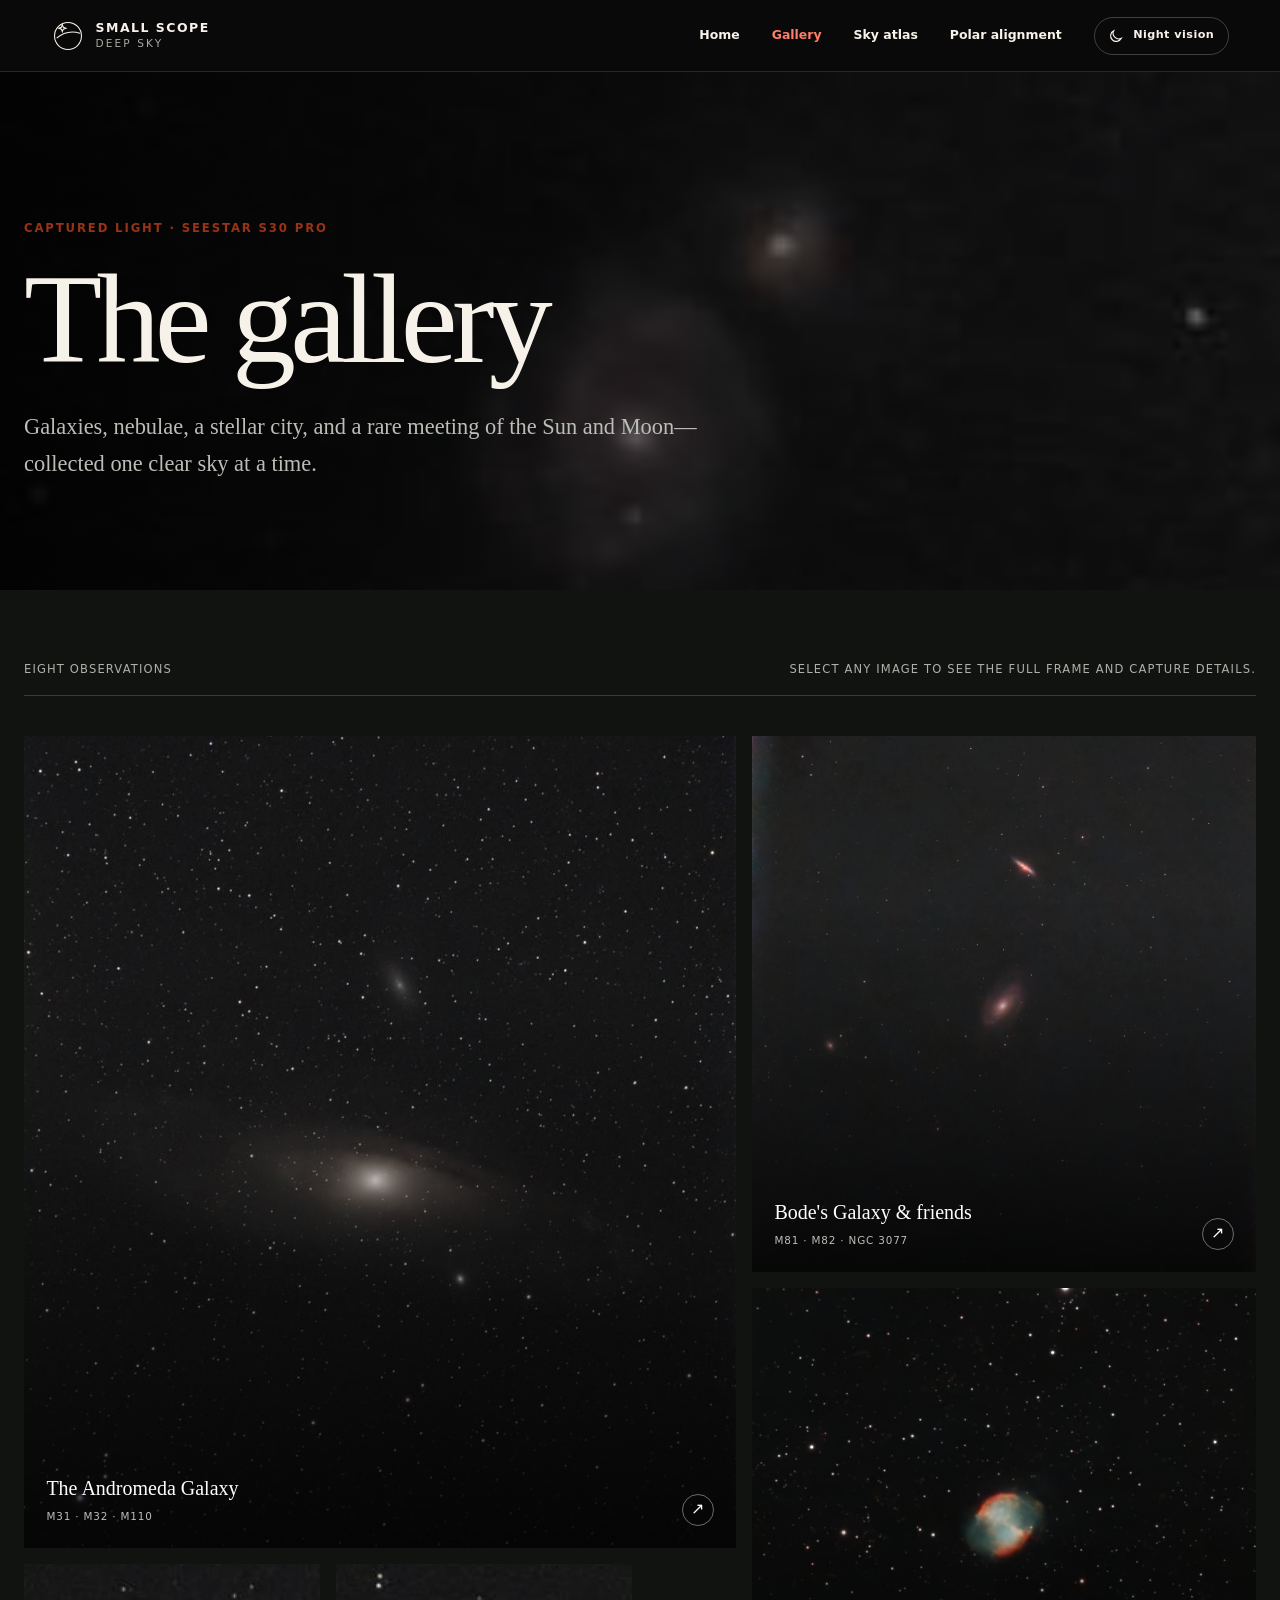
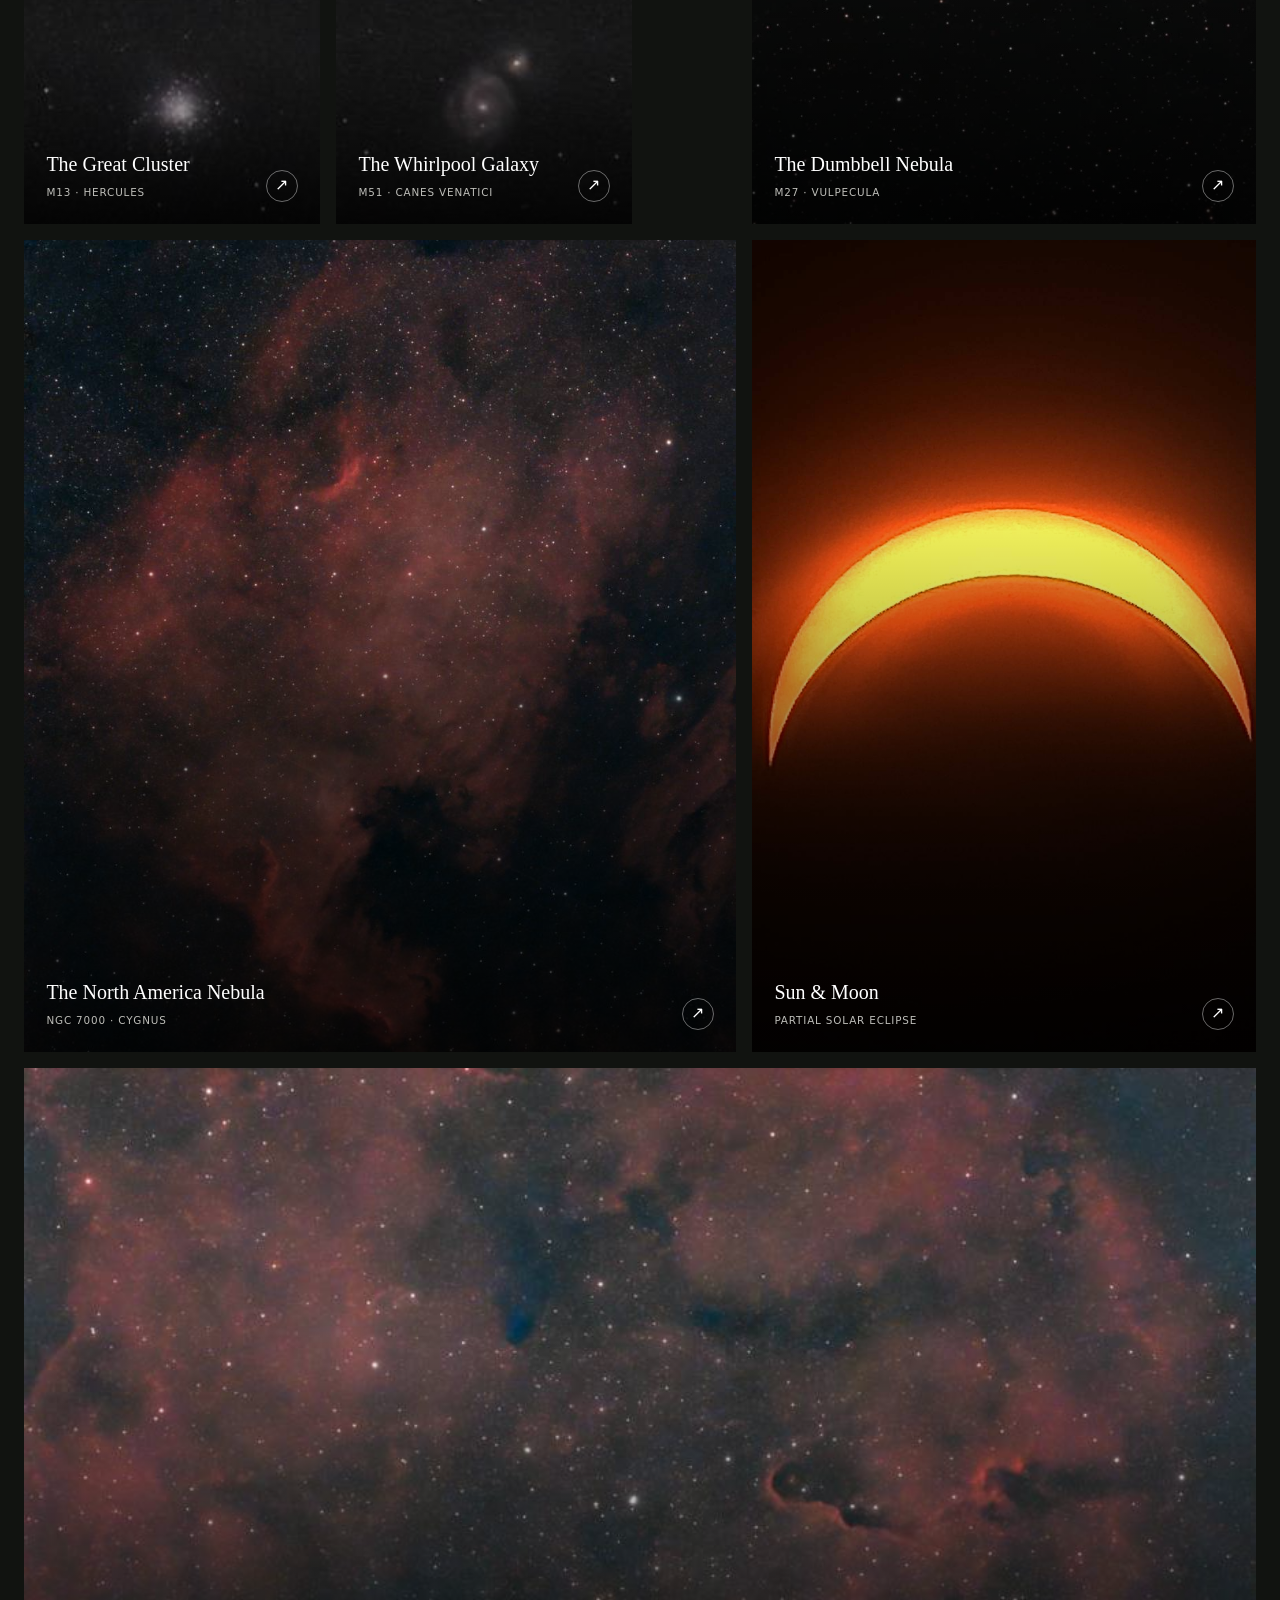
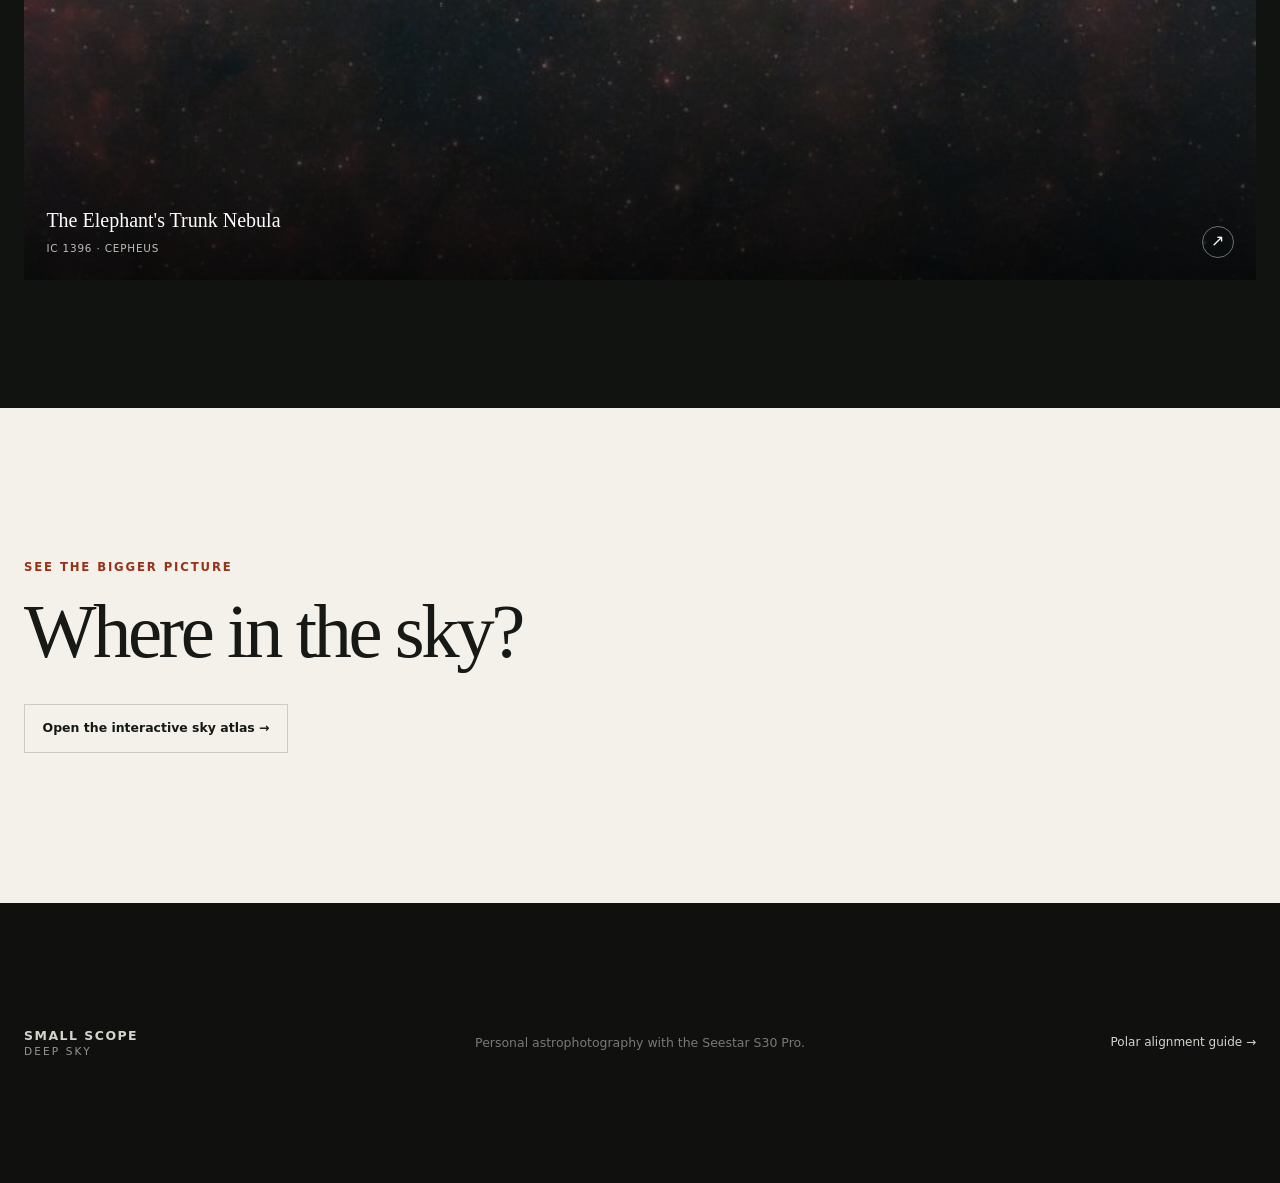
==== commit 049a7476: "Add interactive celestial atlas with observations and 3D rendering - Created planetarium.html for th" ====
--- a/gallery.html
+++ b/gallery.html
@@ -11,10 +11,10 @@
   <a class="skip-link" href="#main">Skip to content</a>
   <header class="site-header">
     <a class="brand" href="index.html" aria-label="Small Scope, Deep Sky — home"><svg class="brand-mark" viewBox="0 0 48 48" aria-hidden="true"><circle cx="24" cy="24" r="19"></circle><path d="M8 27c8-7 20-11 33-7M16 8l1.3 3.7L21 13l-3.7 1.3L16 18l-1.3-3.7L11 13l3.7-1.3L16 8Z"></path></svg><span><strong>Small Scope</strong><small>Deep Sky</small></span></a>
-    <nav class="desktop-nav" aria-label="Primary navigation"><a href="index.html">Home</a><a class="active" href="gallery.html" aria-current="page">Gallery</a><a href="polar-alignment.html">Polar alignment</a></nav>
+    <nav class="desktop-nav" aria-label="Primary navigation"><a href="index.html">Home</a><a class="active" href="gallery.html" aria-current="page">Gallery</a><a href="planetarium.html">Sky atlas</a><a href="polar-alignment.html">Polar alignment</a></nav>
     <div class="header-actions"><button class="theme-toggle" type="button" aria-label="Switch to night vision theme" aria-pressed="false"><svg class="sun-icon" viewBox="0 0 24 24" aria-hidden="true"><circle cx="12" cy="12" r="3.5"></circle><path d="M12 2v2M12 20v2M4.93 4.93l1.42 1.42M17.65 17.65l1.42 1.42M2 12h2M20 12h2M4.93 19.07l1.42-1.42M17.65 6.35l1.42-1.42"></path></svg><svg class="night-icon" viewBox="0 0 24 24" aria-hidden="true"><path d="M20 15.4A8.5 8.5 0 0 1 8.6 4 8.5 8.5 0 1 0 20 15.4Z"></path></svg><span class="theme-label">Night vision</span></button><button class="menu-toggle" type="button" aria-label="Open navigation" aria-expanded="false" aria-controls="mobile-nav"><span></span><span></span></button></div>
   </header>
-  <nav class="mobile-nav" id="mobile-nav" aria-label="Mobile navigation" hidden><a href="index.html">Home</a><a class="active" href="gallery.html" aria-current="page">Gallery</a><a href="polar-alignment.html">Polar alignment</a></nav>
+  <nav class="mobile-nav" id="mobile-nav" aria-label="Mobile navigation" hidden><a href="index.html">Home</a><a class="active" href="gallery.html" aria-current="page">Gallery</a><a href="planetarium.html">Sky atlas</a><a href="polar-alignment.html">Polar alignment</a></nav>
 
   <main id="main">
     <header class="page-hero gallery-page-hero">
@@ -33,7 +33,7 @@
         <button class="gallery-card panorama" type="button" data-full="images/seestar/elephants-trunk-nebula.jpg" data-title="The Elephant's Trunk Nebula" data-meta="IC 1396 · Cepheus" aria-label="View The Elephant's Trunk Nebula full screen"><img src="images/seestar/elephants-trunk-nebula.jpg" alt="The dark Elephant's Trunk Nebula silhouetted against the glowing clouds of IC 1396" width="900" height="1600"><span class="gallery-overlay"><span><strong>The Elephant's Trunk Nebula</strong><small>IC 1396 · Cepheus</small></span><span class="expand-icon" aria-hidden="true">↗</span></span></button>
       </div>
     </section>
-    <section class="next-page section-wrap"><p class="section-kicker">From capture to tracking</p><h2>Want longer exposures?</h2><a class="button text-button" href="polar-alignment.html">Open the polar alignment guide →</a></section>
+    <section class="next-page section-wrap"><p class="section-kicker">See the bigger picture</p><h2>Where in the sky?</h2><a class="button text-button" href="planetarium.html">Open the interactive sky atlas →</a></section>
   </main>
   <footer><a class="brand footer-brand" href="index.html"><span><strong>Small Scope</strong><small>Deep Sky</small></span></a><p>Personal astrophotography with the Seestar S30 Pro.</p><a href="polar-alignment.html">Polar alignment guide →</a></footer>
   <dialog class="lightbox" aria-labelledby="lightbox-title"><button class="lightbox-close" type="button" aria-label="Close image">×</button><figure><img src="" alt=""><figcaption><strong id="lightbox-title"></strong><span></span></figcaption></figure></dialog>
--- a/styles.css
+++ b/styles.css
@@ -119,7 +119,7 @@
 .home-destinations { padding-bottom: clamp(100px, 13vw, 170px); }
 .home-destinations header { display: flex; align-items: flex-end; justify-content: space-between; margin-bottom: 3rem; border-bottom: 1px solid var(--line); }
 .home-destinations h2 { font-size: clamp(2.8rem, 5vw, 5rem); }
-.destination-grid { display: grid; grid-template-columns: 1fr 1fr; gap: 18px; }
+.destination-grid { display: grid; grid-template-columns: repeat(2, 1fr); gap: 18px; }
 .destination-card { position: relative; min-height: 520px; display: flex; align-items: flex-end; overflow: hidden; color: #fff; background: #111; text-decoration: none; }
 .destination-image, .destination-art { position: absolute; inset: 0; transition: transform .6s cubic-bezier(.2,.75,.2,1); }
 .destination-image { background: linear-gradient(0deg, rgba(0,0,0,.85), transparent 65%), url("images/seestar/M33-M110-M32.jpg") center 38% / cover; }
@@ -134,6 +134,64 @@
 .destination-copy strong { margin: .5rem 0 1rem; font-family: Georgia, serif; font-size: clamp(1.8rem, 3vw, 2.7rem); font-weight: 400; }
 .destination-copy > span { display: flex; justify-content: space-between; color: #c5c5c0; font-size: .8rem; }
 [data-theme="night"] .destination-image, [data-theme="night"] .destination-art { filter: brightness(.42) sepia(.35) saturate(.7); }
+.atlas-destination { grid-column: span 2; min-height: 430px; }
+.atlas-art { background: radial-gradient(circle at 24% 34%, #fff 0 1px, transparent 2px), radial-gradient(circle at 66% 28%, #fff 0 1px, transparent 2px), radial-gradient(circle at 78% 68%, #ff755f 0 2px, transparent 3px), radial-gradient(ellipse at 50% 48%, rgba(52,92,128,.6), transparent 48%), #050910; }
+.atlas-art::before, .atlas-art::after { content: ""; position: absolute; inset: 12% 8%; border: 1px solid rgba(149,185,215,.18); border-radius: 50%; transform: rotate(-8deg); }
+.atlas-art::after { inset: 25% 20%; transform: rotate(28deg); }
+.atlas-art i:nth-child(1) { width: 620px; height: 210px; right: 6%; top: 22%; border-color: rgba(239,106,78,.42); transform: rotate(-14deg); }
+.atlas-art i:nth-child(2) { width: 20px; height: 20px; right: 24%; top: 40%; border-color: #ff735d; box-shadow: 0 0 25px rgba(255,115,93,.8); }
+.atlas-art i:nth-child(3) { display: none; }
+
+/* Interactive celestial atlas */
+.planetarium-page { overflow: hidden; background: #03060b; }
+.planetarium-page .site-header { background: rgba(3,6,11,.72); }
+.sky-viewer { position: relative; width: 100%; height: 100svh; min-height: 650px; overflow: hidden; color: #f7f1e8; background: #03060b; }
+#sky-canvas { position: absolute; inset: 0; width: 100%; height: 100%; display: block; touch-action: none; cursor: grab; }
+#sky-canvas:active { cursor: grabbing; }
+.sky-viewer::after { content: ""; position: absolute; inset: 0; pointer-events: none; background: radial-gradient(circle at center, transparent 42%, rgba(0,0,0,.22) 100%); }
+.sky-menu { position: absolute; z-index: 6; top: 104px; left: 24px; width: min(310px, calc(100% - 48px)); max-height: calc(100vh - 185px); display: flex; flex-direction: column; background: rgba(6,10,15,.82); border: 1px solid rgba(255,255,255,.14); backdrop-filter: blur(18px); }
+.sky-menu-heading { display: flex; justify-content: space-between; padding: .9rem 1rem; color: #8e9aa2; border-bottom: 1px solid rgba(255,255,255,.12); font-size: .63rem; font-weight: 800; letter-spacing: .14em; text-transform: uppercase; }
+.sky-menu-heading strong { color: #ff735d; }
+.sky-targets { overflow: auto; scrollbar-width: thin; scrollbar-color: #4a5157 transparent; }
+.sky-targets button { width: 100%; display: grid; grid-template-columns: 25px 1fr auto; align-items: center; gap: .65rem; padding: .78rem 1rem; color: #dce0df; background: transparent; border: 0; border-bottom: 1px solid rgba(255,255,255,.08); cursor: pointer; text-align: left; }
+.sky-targets button > span:first-child { color: #69757d; font-family: Georgia, serif; font-size: .7rem; font-style: italic; }
+.sky-targets button > span:nth-child(2) { display: grid; min-width: 0; }
+.sky-targets strong { overflow: hidden; font-family: Georgia, serif; font-size: .88rem; font-weight: 400; text-overflow: ellipsis; white-space: nowrap; }
+.sky-targets small { overflow: hidden; margin-top: .14rem; color: #77828a; font-size: .53rem; letter-spacing: .07em; text-overflow: ellipsis; text-transform: uppercase; white-space: nowrap; }
+.sky-targets i { color: #ff735d; font-style: normal; opacity: 0; transform: translateX(-5px); transition: .2s; }
+.sky-targets button:hover, .sky-targets button.is-active { color: #fff; background: rgba(255,255,255,.07); }
+.sky-targets button:hover i, .sky-targets button.is-active i { opacity: 1; transform: none; }
+.sky-targets button.is-active > span:first-child { color: #ff735d; }
+.sky-toolbar { position: absolute; z-index: 6; right: 24px; bottom: 28px; display: flex; background: rgba(6,10,15,.82); border: 1px solid rgba(255,255,255,.14); backdrop-filter: blur(12px); }
+.sky-toolbar button { width: 43px; height: 42px; display: grid; place-items: center; color: #b6c0c6; background: transparent; border: 0; border-right: 1px solid rgba(255,255,255,.1); cursor: pointer; font-size: 1rem; }
+.sky-toolbar button:last-child { border-right: 0; }
+.sky-toolbar button:hover, .sky-toolbar button.is-active { color: #ff735d; background: rgba(255,255,255,.06); }
+.sky-coordinates { position: absolute; z-index: 4; right: 24px; top: 94px; display: flex; gap: 1.3rem; color: #859099; font: 600 .58rem ui-monospace, SFMono-Regular, Menlo, monospace; letter-spacing: .07em; }
+.sky-help { position: absolute; z-index: 4; bottom: 30px; left: 50%; margin: 0; color: #717d85; font-size: .62rem; letter-spacing: .05em; transform: translateX(-50%); }
+.sky-help span { color: #ff735d; margin-right: .4rem; }
+.sky-help i { margin-inline: .45rem; font-style: normal; }
+.object-panel { position: absolute; z-index: 7; top: 92px; right: 24px; width: min(390px, calc(100% - 48px)); padding: 2rem; color: #e8e5de; background: rgba(7,11,16,.92); border: 1px solid rgba(255,255,255,.15); backdrop-filter: blur(20px); opacity: 0; transform: translateX(24px); transition: opacity .35s ease, transform .35s ease; }
+.object-panel.is-visible { opacity: 1; transform: none; }
+.object-panel-close { position: absolute; top: 13px; right: 13px; width: 32px; height: 32px; color: #aeb7bd; background: none; border: 1px solid rgba(255,255,255,.2); border-radius: 50%; cursor: pointer; font-size: 1.25rem; line-height: 1; }
+.object-panel .overline { margin-bottom: .7rem; color: #ff735d; font-size: .58rem; }
+.object-panel h2 { margin: 0 2rem 1rem 0; font-size: clamp(2rem, 4vw, 3.4rem); }
+.object-summary { color: #9ba6ad; font-family: Georgia, serif; font-size: .93rem; line-height: 1.55; }
+.object-panel dl { display: grid; grid-template-columns: 1fr 1fr; gap: 0; margin: 1.5rem 0; border-top: 1px solid rgba(255,255,255,.13); }
+.object-panel dl div { min-height: 78px; padding: .8rem .5rem .7rem 0; border-bottom: 1px solid rgba(255,255,255,.13); }
+.object-panel dl div:nth-child(odd) { border-right: 1px solid rgba(255,255,255,.13); }
+.object-panel dl div:nth-child(even) { padding-left: .9rem; }
+.object-panel dt { color: #6f7c84; font-size: .55rem; font-weight: 800; letter-spacing: .12em; text-transform: uppercase; }
+.object-panel dd { margin: .25rem 0 0; color: #e8e5de; font-size: .7rem; line-height: 1.4; }
+.object-note { color: #69757d; font-size: .61rem; line-height: 1.5; }
+.object-full-image { display: flex; justify-content: space-between; margin-top: 1.2rem; padding-top: .8rem; color: #e8e5de; border-top: 1px solid rgba(255,255,255,.13); font-size: .65rem; font-weight: 800; letter-spacing: .08em; text-decoration: none; text-transform: uppercase; }
+.object-full-image span { color: #ff735d; }
+.sky-loading { position: absolute; z-index: 10; inset: 0; display: grid; place-content: center; justify-items: center; gap: 1rem; color: #7f8b93; background: #03060b; font-size: .65rem; letter-spacing: .12em; text-transform: uppercase; transition: opacity .6s, visibility .6s; }
+.sky-loading span { width: 28px; height: 28px; border: 1px solid #34434e; border-top-color: #ff735d; border-radius: 50%; animation: sky-spin 1s linear infinite; }
+.sky-loading.is-hidden { opacity: 0; visibility: hidden; }
+.sky-error { position: absolute; z-index: 20; inset: 45% 20%; color: white; text-align: center; }
+[data-theme="night"] #sky-canvas { filter: sepia(.9) saturate(1.8) hue-rotate(310deg) brightness(.62); }
+[data-theme="night"] .sky-menu, [data-theme="night"] .object-panel, [data-theme="night"] .sky-toolbar { background: rgba(8,0,0,.9); border-color: rgba(255,75,65,.22); }
+@keyframes sky-spin { to { transform: rotate(360deg); } }
 
 .gallery-section { padding-block: clamp(80px, 10vw, 140px); background: #111310; color: #f4f1ea; }
 .standalone-gallery { padding-top: 70px; }
@@ -281,6 +339,7 @@
   .intro { grid-template-columns: 1fr; gap: 1rem; }
   .intro-copy { padding-top: 0; }
   .destination-grid { grid-template-columns: 1fr; }
+  .atlas-destination { grid-column: span 1; }
   .gallery-grid { grid-auto-rows: 230px; }
   .gallery-card, .gallery-card.featured { grid-column: span 6; grid-row: span 2; }
   .gallery-card.compact { grid-column: span 6; }
@@ -289,6 +348,14 @@
   .gallery-card.panorama { grid-column: span 12; grid-row: span 2; }
   .guide-shell { grid-template-columns: 1fr; }
   .guide-nav { display: none; }
+  .sky-menu { top: auto; right: 0; bottom: 0; left: 0; width: 100%; max-width: none; max-height: 132px; border-inline: 0; }
+  .sky-menu-heading { display: none; }
+  .sky-targets { display: flex; overflow-x: auto; overflow-y: hidden; }
+  .sky-targets button { min-width: 205px; border-right: 1px solid rgba(255,255,255,.08); border-bottom: 0; }
+  .sky-toolbar { right: 16px; bottom: 150px; }
+  .sky-help { display: none; }
+  .sky-coordinates { right: 16px; }
+  .object-panel { top: 88px; right: 16px; max-height: calc(100svh - 250px); overflow: auto; }
 }
 
 @media (max-width: 620px) {
@@ -327,4 +394,14 @@
   footer > a:last-child { justify-self: start; }
   .lightbox figure { padding: 70px 16px 24px; }
   .lightbox figcaption { display: grid; }
+  .sky-viewer { min-height: 600px; }
+  .sky-coordinates { top: 84px; left: 16px; right: auto; gap: .7rem; }
+  .sky-coordinates span:nth-child(2) { display: none; }
+  .sky-menu { max-height: 96px; }
+  .sky-targets button { min-width: 184px; padding: .72rem; }
+  .sky-targets button > span:first-child { display: none; }
+  .sky-toolbar { bottom: 112px; }
+  .object-panel { top: 76px; right: 10px; width: calc(100% - 20px); max-height: calc(100svh - 190px); padding: 1.4rem; }
+  .object-panel h2 { font-size: 2.2rem; }
+  .object-panel dl div { min-height: 70px; }
 }
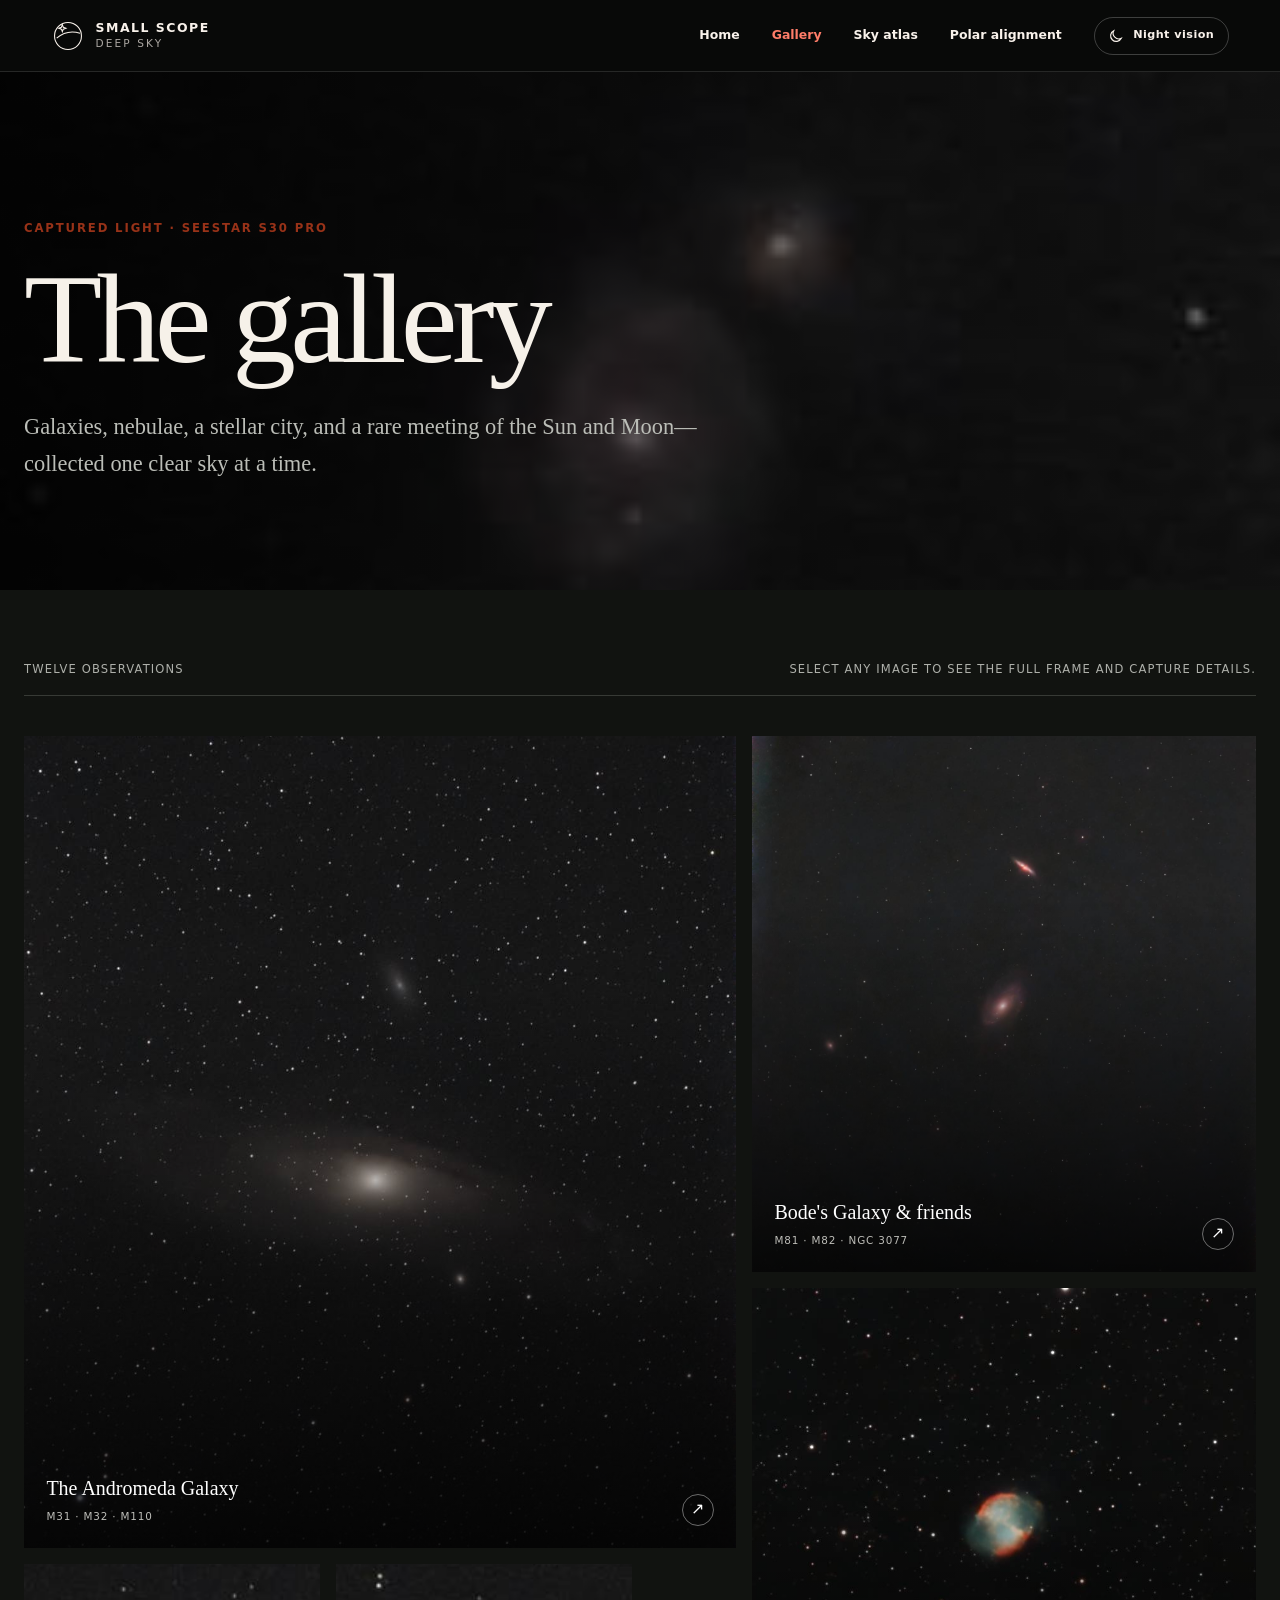
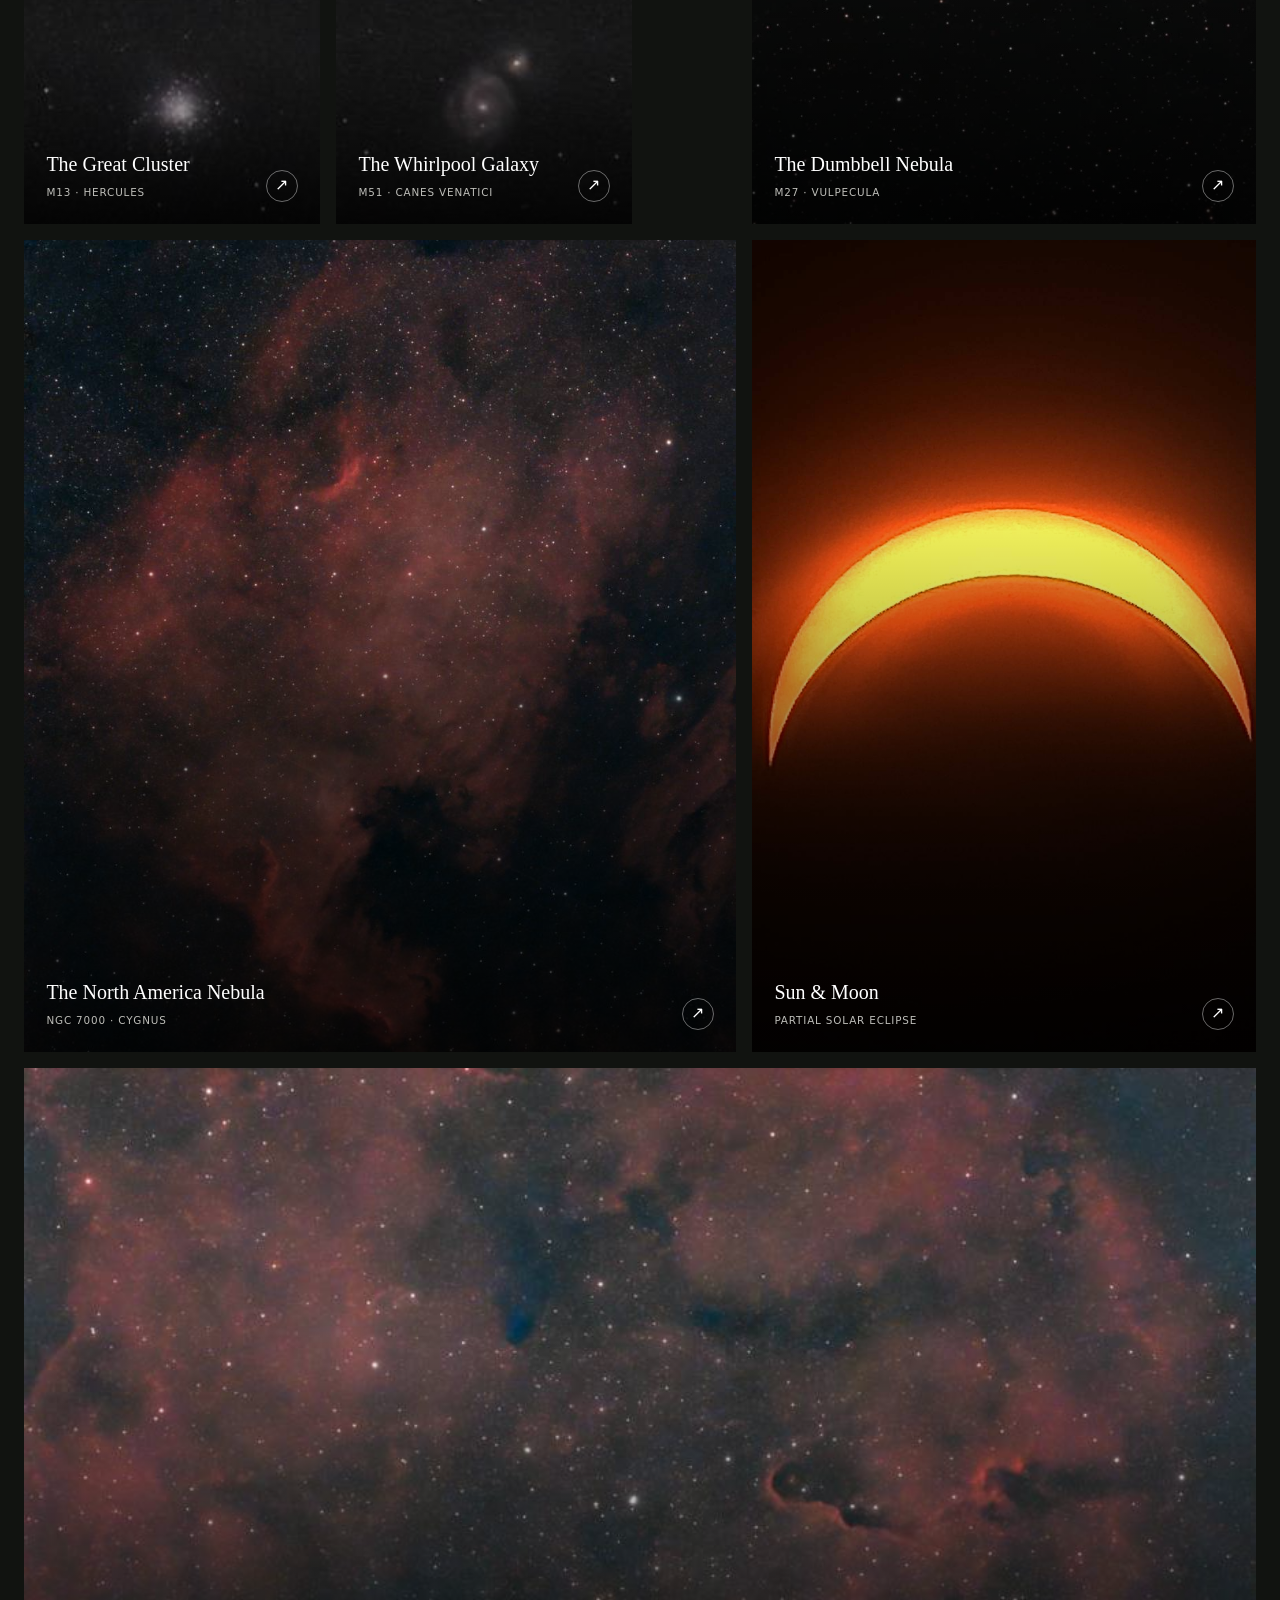
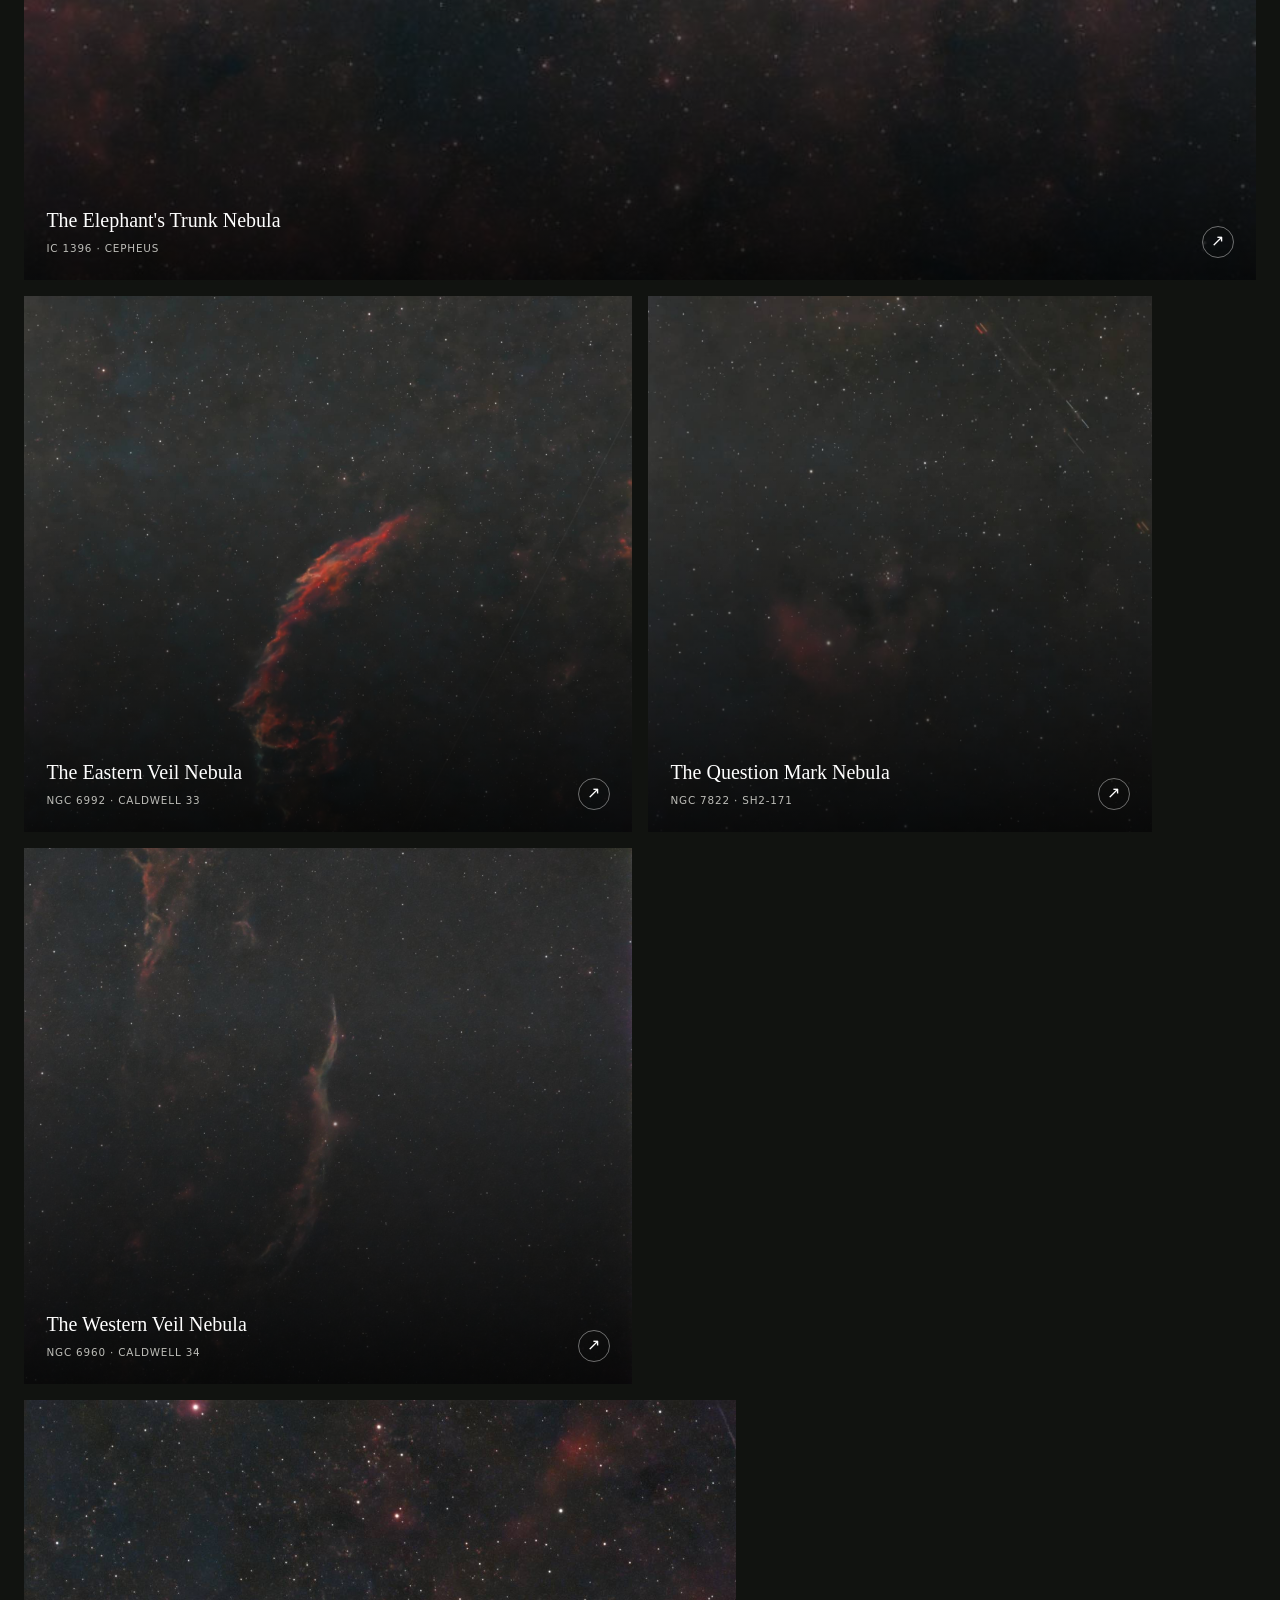
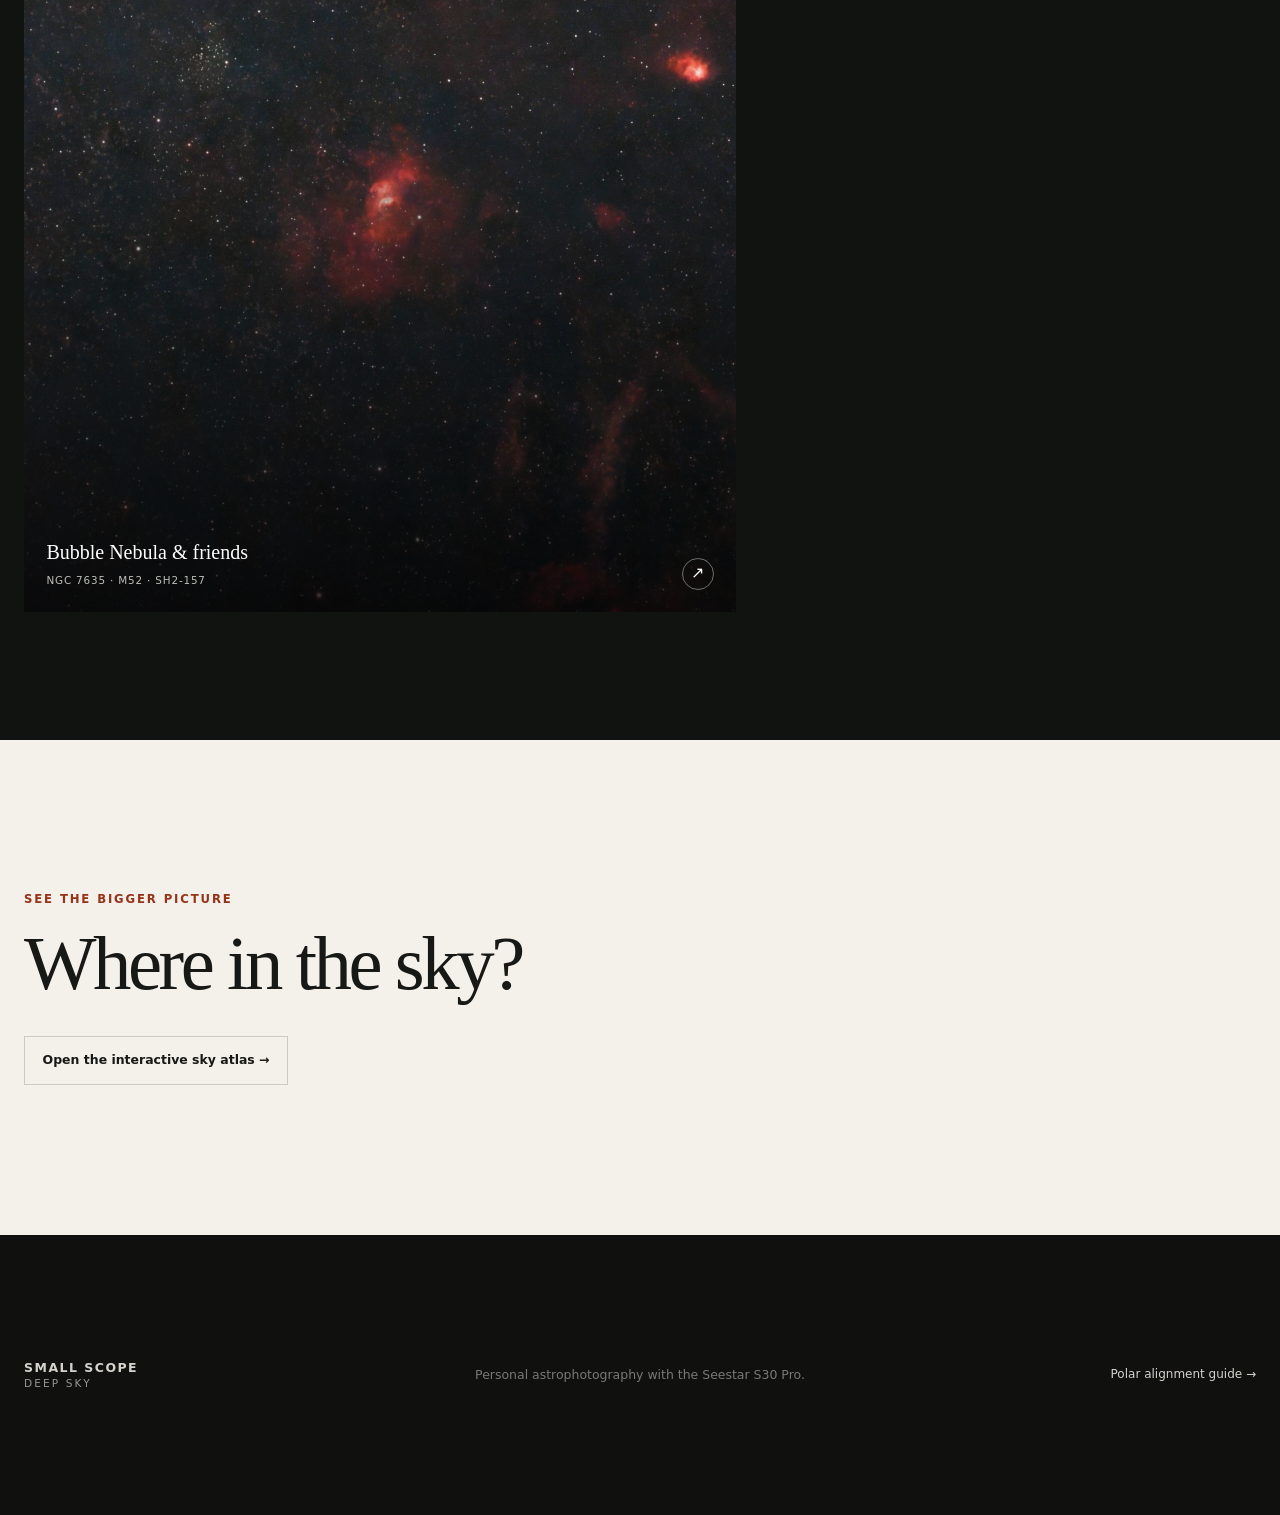
==== commit 155b50ed: "Refactor code structure for improved readability and maintainability" ====
--- a/gallery.html
+++ b/gallery.html
@@ -21,7 +21,7 @@
       <div class="section-wrap"><p class="section-kicker">Captured light · Seestar S30 Pro</p><h1>The gallery</h1><p>Galaxies, nebulae, a stellar city, and a rare meeting of the Sun and Moon—collected one clear sky at a time.</p></div>
     </header>
     <section class="gallery-section standalone-gallery" aria-labelledby="gallery-heading">
-      <div class="section-wrap gallery-intro"><p id="gallery-heading">Eight observations</p><p>Select any image to see the full frame and capture details.</p></div>
+      <div class="section-wrap gallery-intro"><p id="gallery-heading">Twelve observations</p><p>Select any image to see the full frame and capture details.</p></div>
       <div class="gallery-grid section-wrap">
         <button class="gallery-card featured" type="button" data-full="images/seestar/M33-M110-M32.jpg" data-title="The Andromeda Galaxy" data-meta="M31 · M32 · M110 · Andromeda" aria-label="View The Andromeda Galaxy full screen"><img src="images/seestar/M33-M110-M32.jpg" alt="The Andromeda Galaxy with companion galaxies M32 and M110" width="900" height="1600"><span class="gallery-overlay"><span><strong>The Andromeda Galaxy</strong><small>M31 · M32 · M110</small></span><span class="expand-icon" aria-hidden="true">↗</span></span></button>
         <button class="gallery-card" type="button" data-full="images/seestar/Bode%20and%20friends.jpg" data-title="Bode's Galaxy & friends" data-meta="M81 · M82 · NGC 3077 · Ursa Major" aria-label="View Bode's Galaxy and friends full screen"><img src="images/seestar/Bode%20and%20friends.jpg" alt="Bode's Galaxy, the Cigar Galaxy, and neighboring galaxies" width="1199" height="1600"><span class="gallery-overlay"><span><strong>Bode's Galaxy &amp; friends</strong><small>M81 · M82 · NGC 3077</small></span><span class="expand-icon" aria-hidden="true">↗</span></span></button>
@@ -31,6 +31,10 @@
         <button class="gallery-card featured" type="button" data-full="images/seestar/north-america-nebula.jpg" data-title="The North America Nebula" data-meta="NGC 7000 · Cygnus" aria-label="View The North America Nebula full screen"><img src="images/seestar/north-america-nebula.jpg" alt="The red emission clouds and dark dust lanes of the North America Nebula" width="900" height="1600"><span class="gallery-overlay"><span><strong>The North America Nebula</strong><small>NGC 7000 · Cygnus</small></span><span class="expand-icon" aria-hidden="true">↗</span></span></button>
         <button class="gallery-card sun-card" type="button" data-full="images/seestar/sun-moon.jpg" data-title="Sun & Moon" data-meta="Partial solar eclipse" aria-label="View the partial solar eclipse full screen"><img src="images/seestar/sun-moon.jpg" alt="The Moon passing in front of the Sun during a partial solar eclipse" width="900" height="1600"><span class="gallery-overlay"><span><strong>Sun &amp; Moon</strong><small>Partial solar eclipse</small></span><span class="expand-icon" aria-hidden="true">↗</span></span></button>
         <button class="gallery-card panorama" type="button" data-full="images/seestar/elephants-trunk-nebula.jpg" data-title="The Elephant's Trunk Nebula" data-meta="IC 1396 · Cepheus" aria-label="View The Elephant's Trunk Nebula full screen"><img src="images/seestar/elephants-trunk-nebula.jpg" alt="The dark Elephant's Trunk Nebula silhouetted against the glowing clouds of IC 1396" width="900" height="1600"><span class="gallery-overlay"><span><strong>The Elephant's Trunk Nebula</strong><small>IC 1396 · Cepheus</small></span><span class="expand-icon" aria-hidden="true">↗</span></span></button>
+        <button class="gallery-card wide" type="button" data-full="images/seestar/NGC%206992.jpg" data-title="The Eastern Veil Nebula" data-meta="NGC 6992 · Caldwell 33 · Cygnus" aria-label="View The Eastern Veil Nebula full screen"><img src="images/seestar/NGC%206992.jpg" alt="Glowing filaments of the Eastern Veil Nebula, NGC 6992" width="1599" height="1600"><span class="gallery-overlay"><span><strong>The Eastern Veil Nebula</strong><small>NGC 6992 · Caldwell 33</small></span><span class="expand-icon" aria-hidden="true">↗</span></span></button>
+        <button class="gallery-card" type="button" data-full="images/seestar/V398%20Cephei%20-%20NGC%207822.jpg" data-title="The Question Mark Nebula" data-meta="NGC 7822 · Sh2-171 · Cepheus" aria-label="View The Question Mark Nebula full screen"><img src="images/seestar/V398%20Cephei%20-%20NGC%207822.jpg" alt="The faint red Question Mark Nebula complex around NGC 7822 and V398 Cephei" width="1066" height="1600"><span class="gallery-overlay"><span><strong>The Question Mark Nebula</strong><small>NGC 7822 · Sh2-171</small></span><span class="expand-icon" aria-hidden="true">↗</span></span></button>
+        <button class="gallery-card wide" type="button" data-full="images/seestar/ngc%206960.jpg" data-title="The Western Veil Nebula" data-meta="NGC 6960 · Caldwell 34 · Cygnus" aria-label="View The Western Veil Nebula full screen"><img src="images/seestar/ngc%206960.jpg" alt="The long delicate filaments of the Western Veil Nebula, NGC 6960" width="1599" height="1600"><span class="gallery-overlay"><span><strong>The Western Veil Nebula</strong><small>NGC 6960 · Caldwell 34</small></span><span class="expand-icon" aria-hidden="true">↗</span></span></button>
+        <button class="gallery-card featured" type="button" data-full="images/seestar/ngc%207635.jpg" data-title="Bubble Nebula & friends" data-meta="NGC 7635 · M52 · Sh2-157 · Cassiopeia" aria-label="View the Bubble Nebula region full screen"><img src="images/seestar/ngc%207635.jpg" alt="Wide field around the Bubble Nebula with M52 and the Lobster Claw Nebula" width="1599" height="1600"><span class="gallery-overlay"><span><strong>Bubble Nebula &amp; friends</strong><small>NGC 7635 · M52 · Sh2-157</small></span><span class="expand-icon" aria-hidden="true">↗</span></span></button>
       </div>
     </section>
     <section class="next-page section-wrap"><p class="section-kicker">See the bigger picture</p><h2>Where in the sky?</h2><a class="button text-button" href="planetarium.html">Open the interactive sky atlas →</a></section>
--- a/styles.css
+++ b/styles.css
@@ -170,7 +170,7 @@
 .sky-help { position: absolute; z-index: 4; bottom: 30px; left: 50%; margin: 0; color: #717d85; font-size: .62rem; letter-spacing: .05em; transform: translateX(-50%); }
 .sky-help span { color: #ff735d; margin-right: .4rem; }
 .sky-help i { margin-inline: .45rem; font-style: normal; }
-.object-panel { position: absolute; z-index: 7; top: 92px; right: 24px; width: min(390px, calc(100% - 48px)); padding: 2rem; color: #e8e5de; background: rgba(7,11,16,.92); border: 1px solid rgba(255,255,255,.15); backdrop-filter: blur(20px); opacity: 0; transform: translateX(24px); transition: opacity .35s ease, transform .35s ease; }
+.object-panel { position: absolute; z-index: 7; top: 92px; right: 24px; width: min(390px, calc(100% - 48px)); max-height: calc(100svh - 116px); padding: 2rem; overflow: auto; color: #e8e5de; background: rgba(7,11,16,.92); border: 1px solid rgba(255,255,255,.15); backdrop-filter: blur(20px); opacity: 0; transform: translateX(24px); transition: opacity .35s ease, transform .35s ease; }
 .object-panel.is-visible { opacity: 1; transform: none; }
 .object-panel-close { position: absolute; top: 13px; right: 13px; width: 32px; height: 32px; color: #aeb7bd; background: none; border: 1px solid rgba(255,255,255,.2); border-radius: 50%; cursor: pointer; font-size: 1.25rem; line-height: 1; }
 .object-panel .overline { margin-bottom: .7rem; color: #ff735d; font-size: .58rem; }
@@ -328,6 +328,9 @@
 .lightbox figcaption { width: min(720px, 100%); display: flex; justify-content: space-between; gap: 1rem; padding-top: 1rem; font-size: .82rem; }
 .lightbox figcaption span { color: #999; }
 .lightbox-close { position: fixed; z-index: 1; top: 18px; right: 22px; width: 42px; height: 42px; color: #fff; background: rgba(0,0,0,.5); border: 1px solid #777; border-radius: 50%; cursor: pointer; font-size: 1.7rem; line-height: 1; }
+.planetarium-lightbox-back { position: fixed; z-index: 1; top: 18px; left: 22px; display: flex; align-items: center; gap: .65rem; min-height: 42px; padding: 0 1rem; color: #fff; background: rgba(0,0,0,.65); border: 1px solid #777; cursor: pointer; font-size: .68rem; font-weight: 800; letter-spacing: .08em; text-transform: uppercase; }
+.planetarium-lightbox-back span { color: #ff735d; font-size: 1.1rem; }
+.planetarium-lightbox-back:hover, .planetarium-lightbox-back:focus-visible, .lightbox-close:hover, .lightbox-close:focus-visible { background: #fff; color: #111; }
 [data-theme="night"] .lightbox img { filter: brightness(.55) sepia(.18) saturate(.75); }
 
 :focus-visible { outline: 2px solid var(--accent); outline-offset: 4px; }
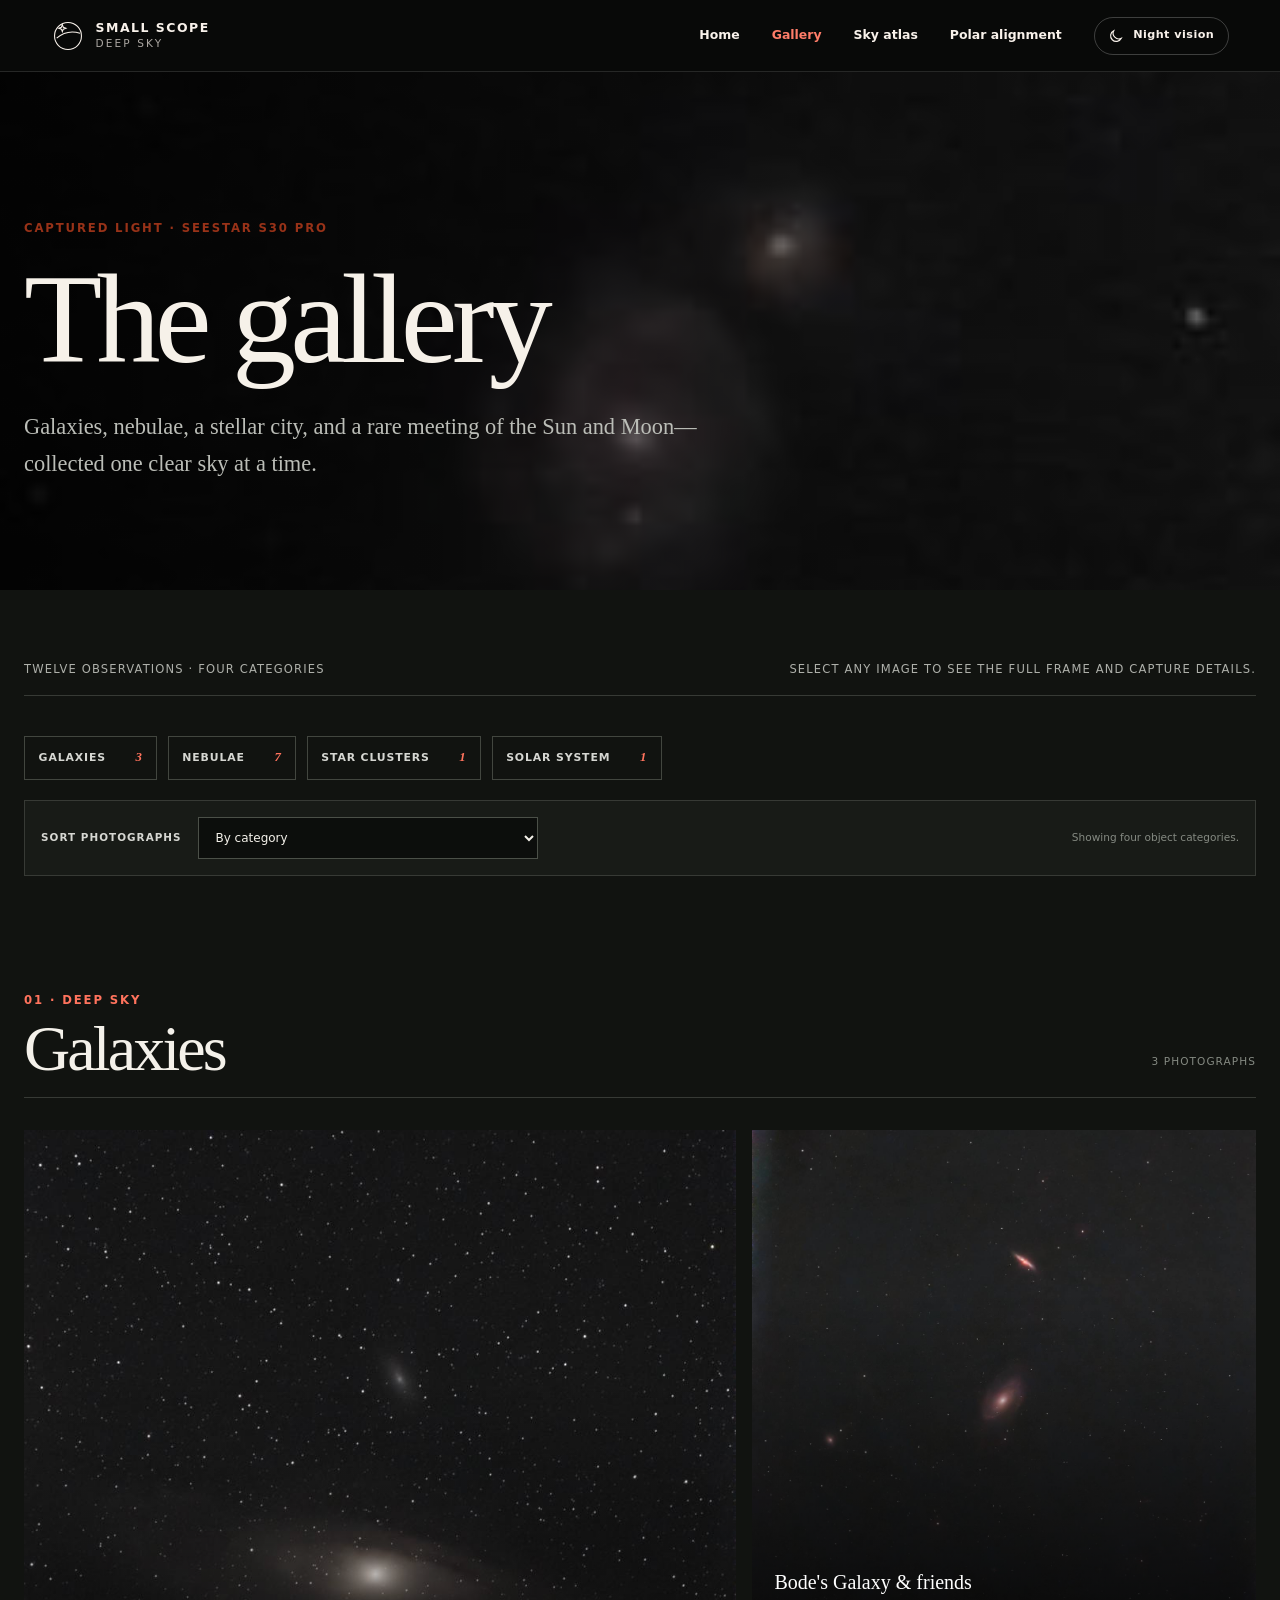
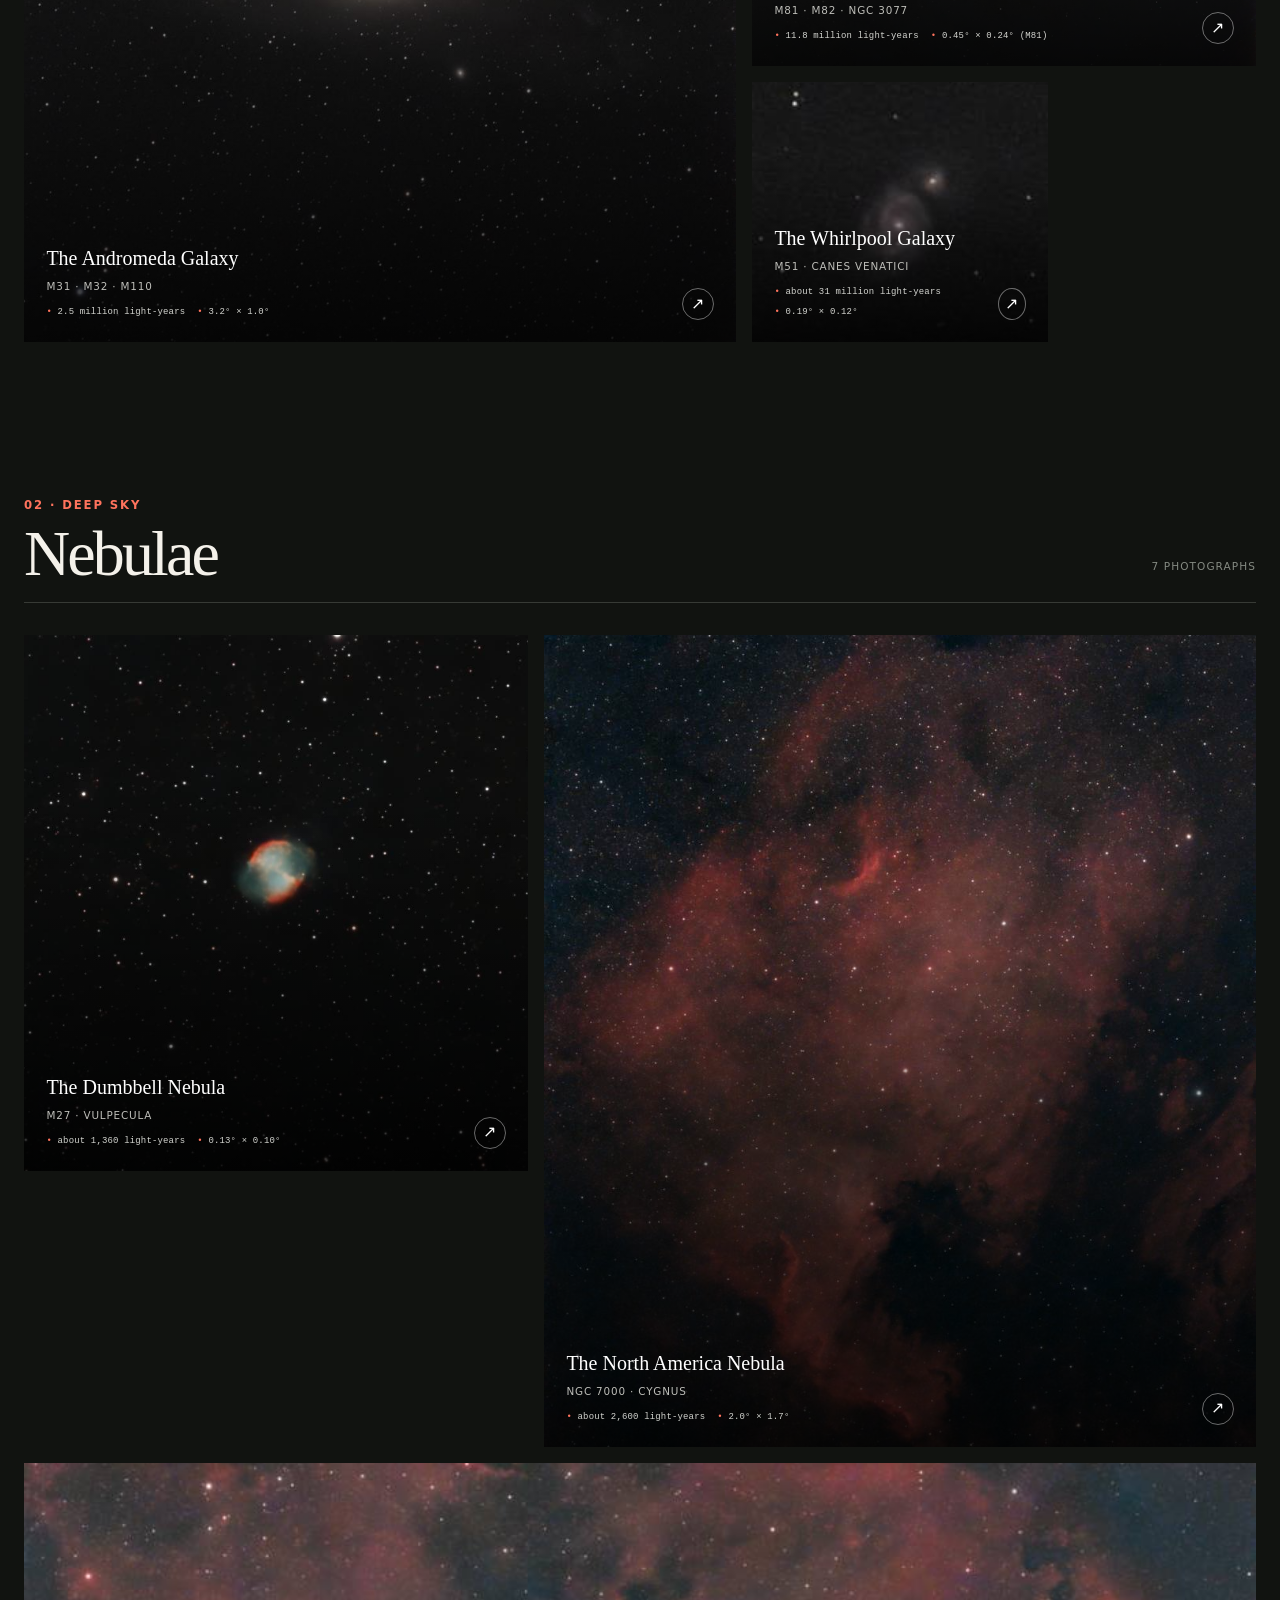
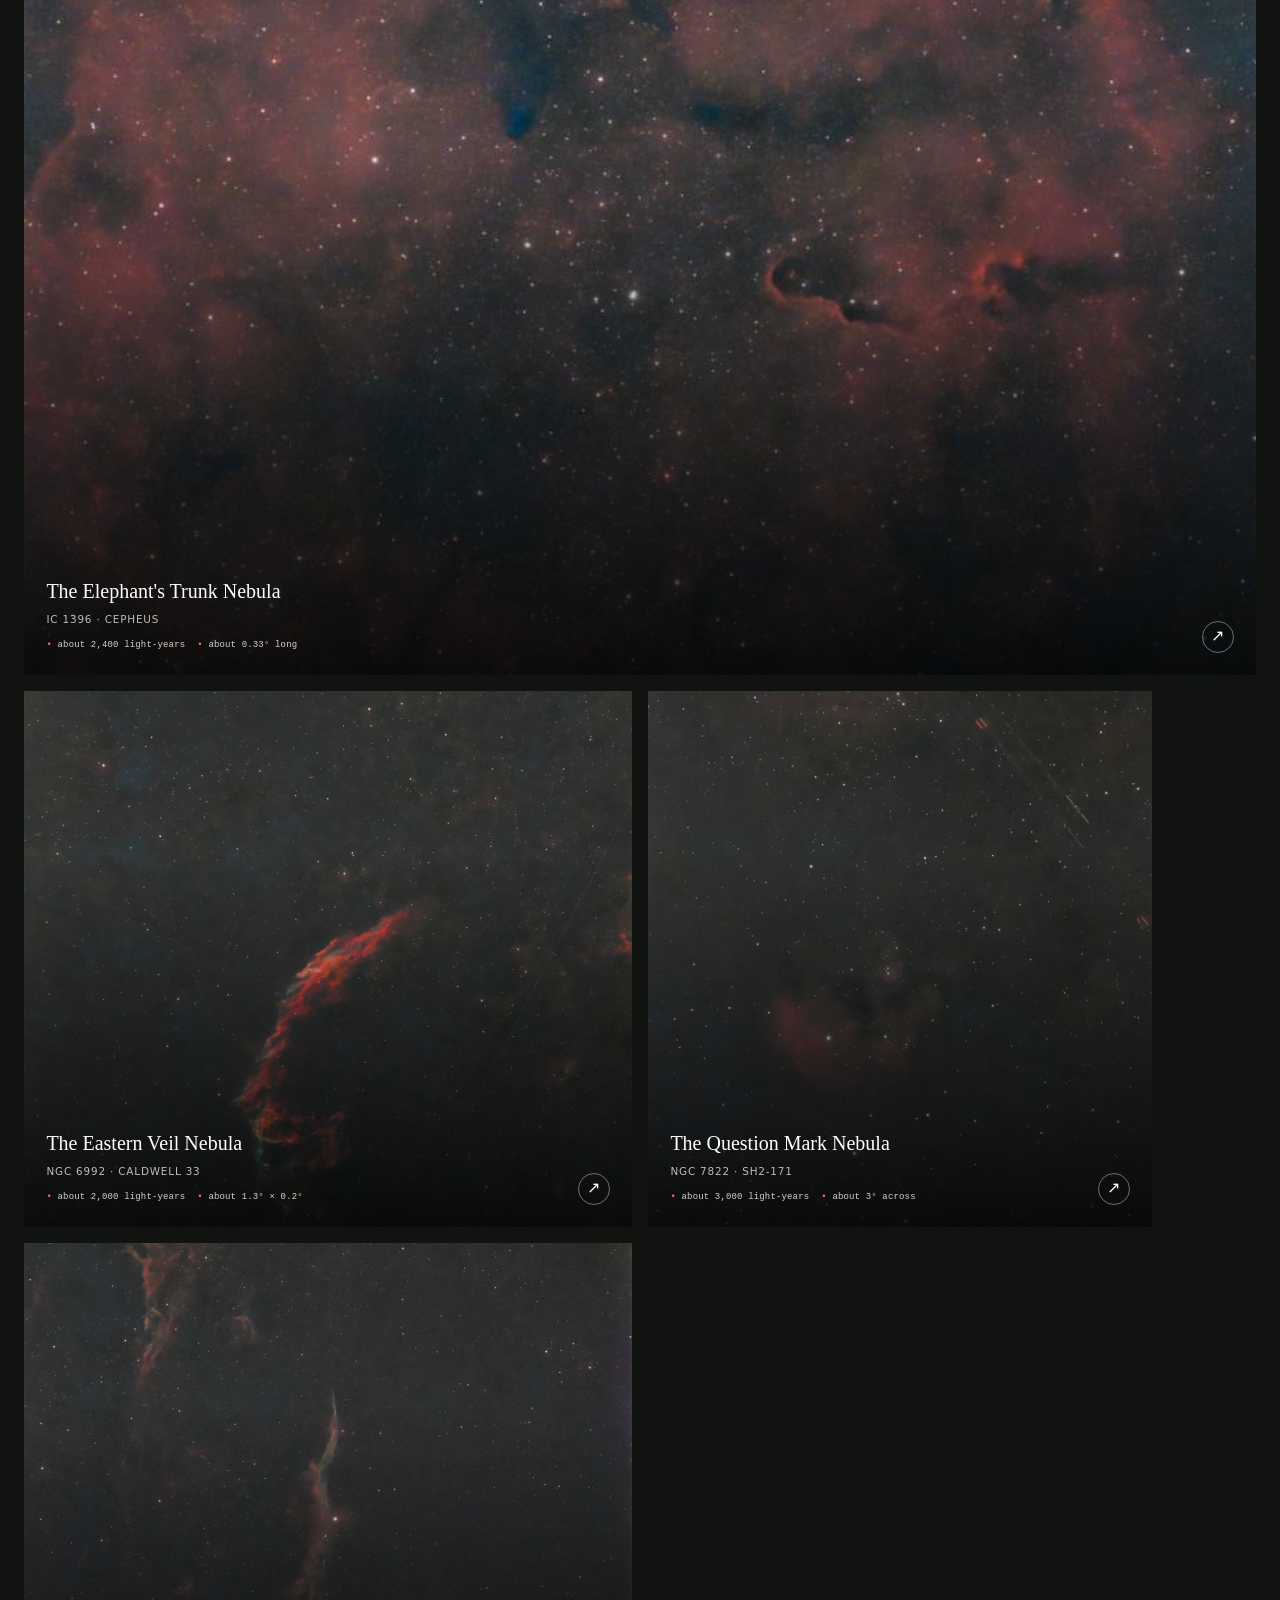
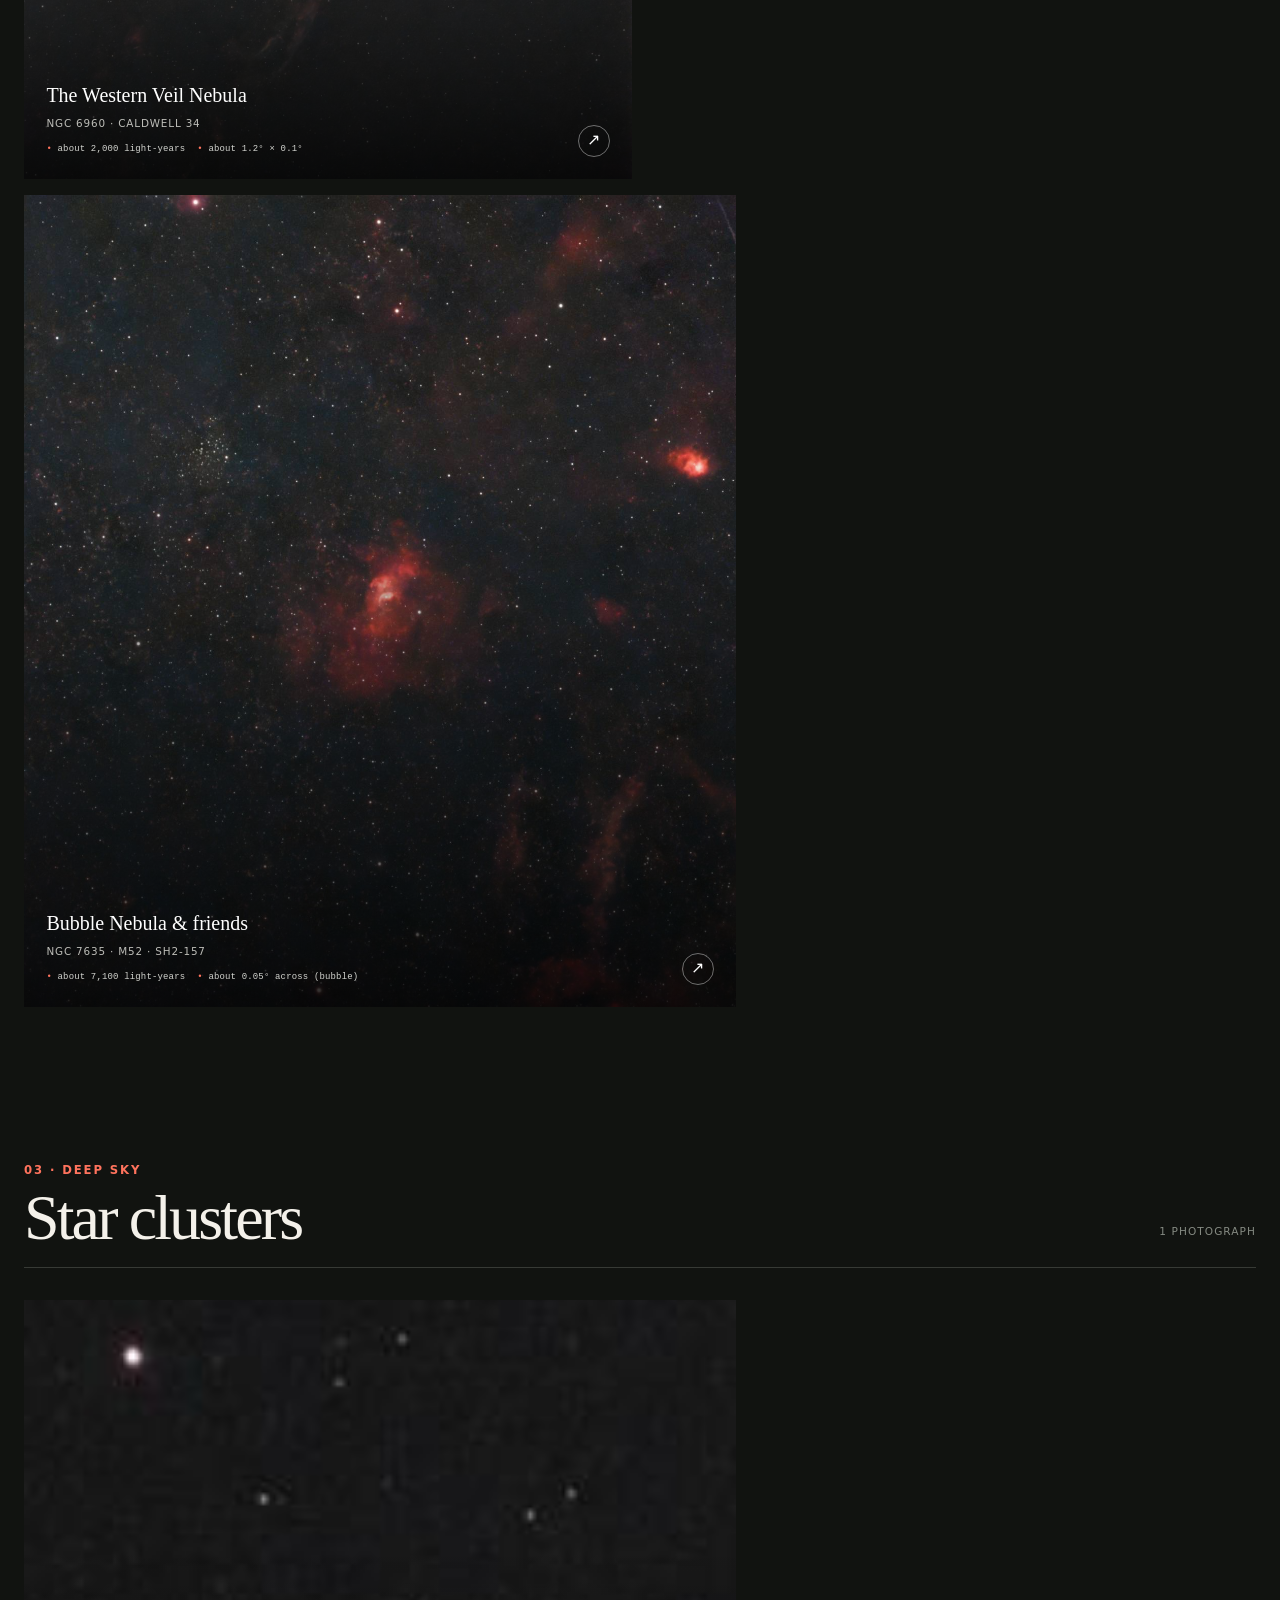
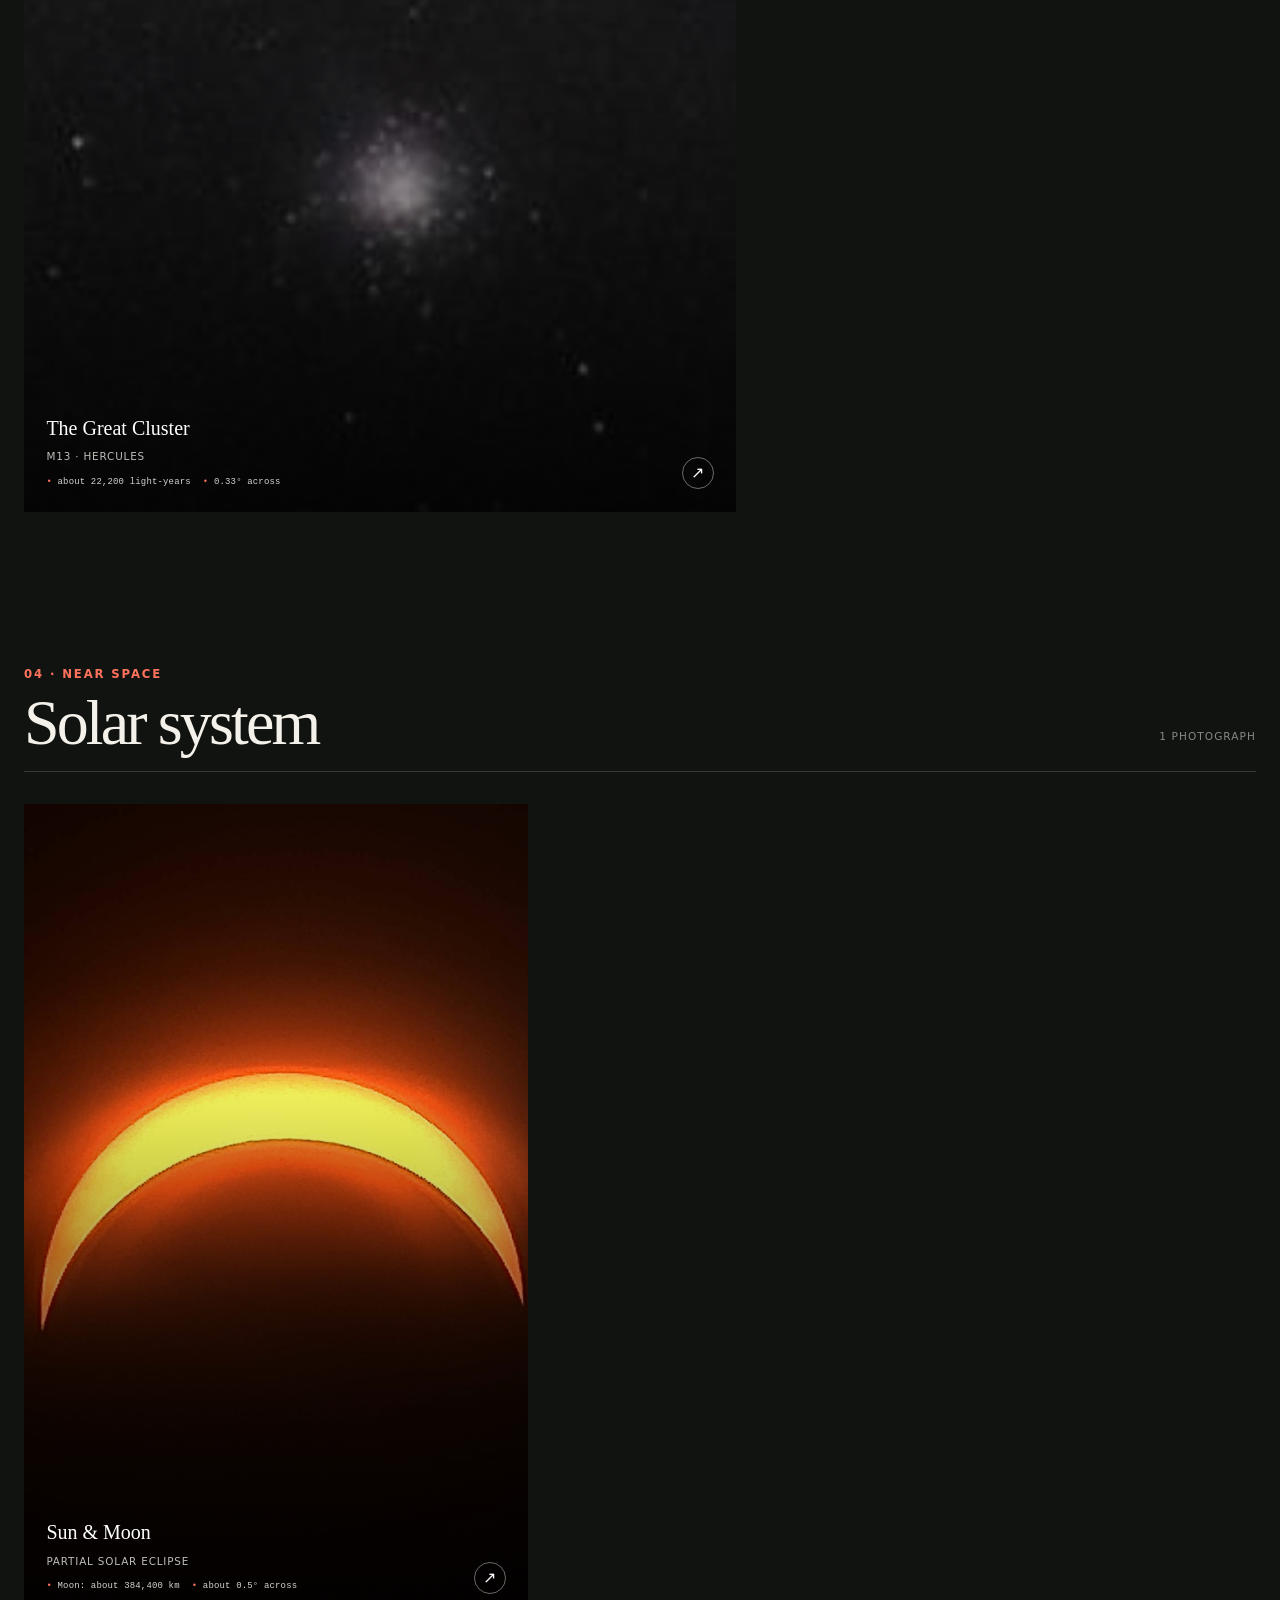
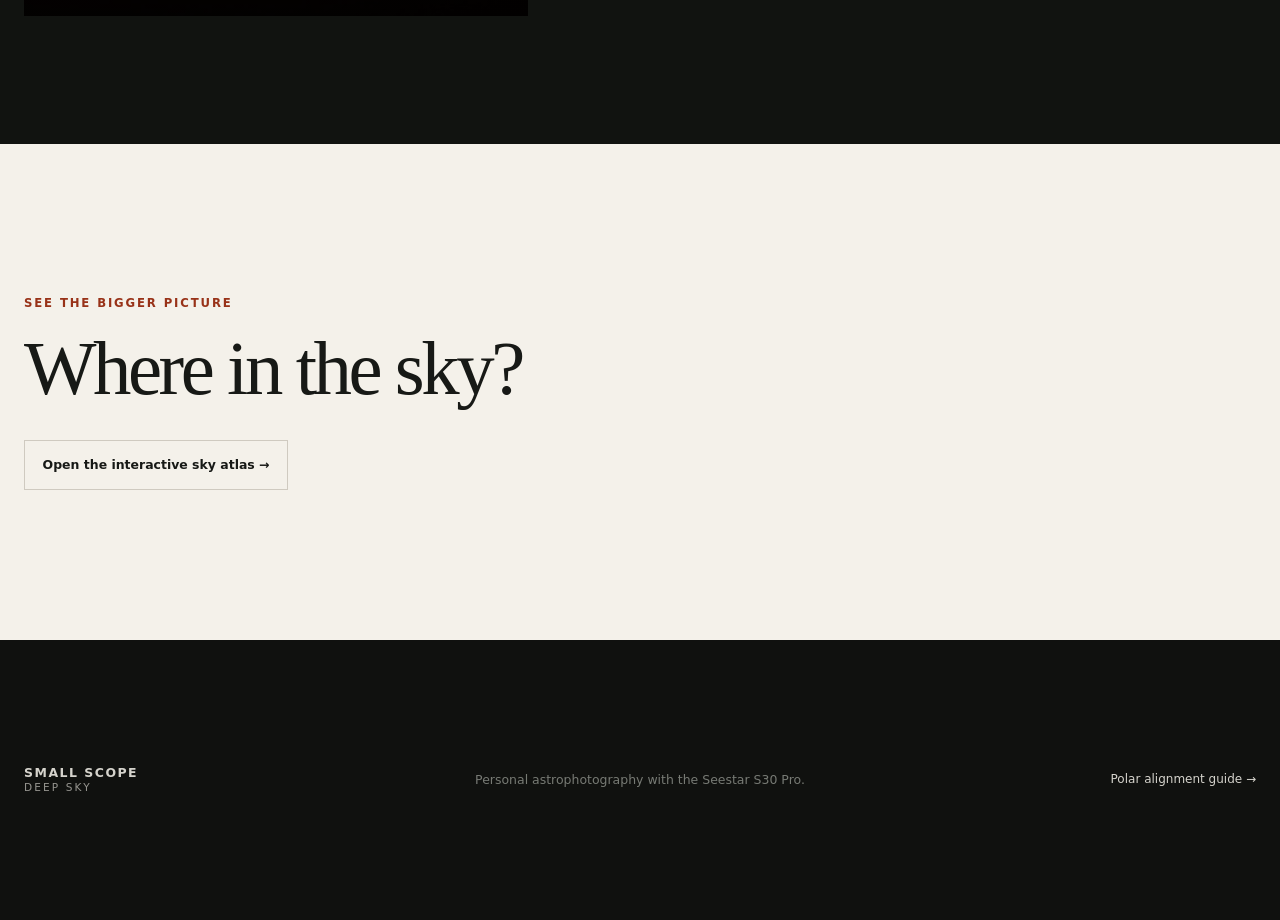
==== commit f96feebe: "Enhance gallery functionality with category navigation, sorting options, and detailed lightbox infor" ====
--- a/gallery.html
+++ b/gallery.html
@@ -21,26 +21,70 @@
       <div class="section-wrap"><p class="section-kicker">Captured light · Seestar S30 Pro</p><h1>The gallery</h1><p>Galaxies, nebulae, a stellar city, and a rare meeting of the Sun and Moon—collected one clear sky at a time.</p></div>
     </header>
     <section class="gallery-section standalone-gallery" aria-labelledby="gallery-heading">
-      <div class="section-wrap gallery-intro"><p id="gallery-heading">Twelve observations</p><p>Select any image to see the full frame and capture details.</p></div>
-      <div class="gallery-grid section-wrap">
+      <div class="section-wrap gallery-intro"><p id="gallery-heading">Twelve observations · Four categories</p><p>Select any image to see the full frame and capture details.</p></div>
+      <nav class="gallery-category-nav section-wrap" aria-label="Gallery categories">
+        <a href="#galaxies">Galaxies <span>3</span></a>
+        <a href="#nebulae">Nebulae <span>7</span></a>
+        <a href="#star-clusters">Star clusters <span>1</span></a>
+        <a href="#solar-system">Solar system <span>1</span></a>
+      </nav>
+      <div class="gallery-sort-bar section-wrap">
+        <label for="gallery-sort">Sort photographs</label>
+        <select id="gallery-sort">
+          <option value="category">By category</option>
+          <option value="distance-asc">Distance · nearest first</option>
+          <option value="distance-desc">Distance · farthest first</option>
+          <option value="size-desc">Sky size · largest first</option>
+          <option value="size-asc">Sky size · smallest first</option>
+        </select>
+        <p id="gallery-sort-status" aria-live="polite">Showing four object categories.</p>
+      </div>
+
+      <section class="gallery-sorted-view" hidden aria-labelledby="sorted-gallery-heading">
+        <header class="gallery-category-heading section-wrap"><div><p class="overline">All observations</p><h2 id="sorted-gallery-heading">Sorted photographs</h2></div><p>12 photographs</p></header>
+        <div class="gallery-grid gallery-grid-sorted section-wrap"></div>
+      </section>
+
+      <section class="gallery-category" id="galaxies" aria-labelledby="galaxies-heading">
+        <header class="gallery-category-heading section-wrap"><div><p class="overline">01 · Deep sky</p><h2 id="galaxies-heading">Galaxies</h2></div><p>3 photographs</p></header>
+        <div class="gallery-grid section-wrap">
         <button class="gallery-card featured" type="button" data-full="images/seestar/M33-M110-M32.jpg" data-title="The Andromeda Galaxy" data-meta="M31 · M32 · M110 · Andromeda" aria-label="View The Andromeda Galaxy full screen"><img src="images/seestar/M33-M110-M32.jpg" alt="The Andromeda Galaxy with companion galaxies M32 and M110" width="900" height="1600"><span class="gallery-overlay"><span><strong>The Andromeda Galaxy</strong><small>M31 · M32 · M110</small></span><span class="expand-icon" aria-hidden="true">↗</span></span></button>
         <button class="gallery-card" type="button" data-full="images/seestar/Bode%20and%20friends.jpg" data-title="Bode's Galaxy & friends" data-meta="M81 · M82 · NGC 3077 · Ursa Major" aria-label="View Bode's Galaxy and friends full screen"><img src="images/seestar/Bode%20and%20friends.jpg" alt="Bode's Galaxy, the Cigar Galaxy, and neighboring galaxies" width="1199" height="1600"><span class="gallery-overlay"><span><strong>Bode's Galaxy &amp; friends</strong><small>M81 · M82 · NGC 3077</small></span><span class="expand-icon" aria-hidden="true">↗</span></span></button>
+        <button class="gallery-card compact" type="button" data-full="images/seestar/M51.jpg" data-title="The Whirlpool Galaxy" data-meta="M51 · Canes Venatici" aria-label="View The Whirlpool Galaxy full screen"><img src="images/seestar/M51.jpg" alt="The interacting spiral Whirlpool Galaxy, Messier 51" width="192" height="341"><span class="gallery-overlay"><span><strong>The Whirlpool Galaxy</strong><small>M51 · Canes Venatici</small></span><span class="expand-icon" aria-hidden="true">↗</span></span></button>
+        </div>
+      </section>
+
+      <section class="gallery-category" id="nebulae" aria-labelledby="nebulae-heading">
+        <header class="gallery-category-heading section-wrap"><div><p class="overline">02 · Deep sky</p><h2 id="nebulae-heading">Nebulae</h2></div><p>7 photographs</p></header>
+        <div class="gallery-grid section-wrap">
         <button class="gallery-card" type="button" data-full="images/seestar/m27-dumbbell-nebula.jpg" data-title="The Dumbbell Nebula" data-meta="M27 · Vulpecula" aria-label="View The Dumbbell Nebula full screen"><img src="images/seestar/m27-dumbbell-nebula.jpg" alt="The Dumbbell Nebula, Messier 27, glowing among a dense field of stars" width="845" height="845"><span class="gallery-overlay"><span><strong>The Dumbbell Nebula</strong><small>M27 · Vulpecula</small></span><span class="expand-icon" aria-hidden="true">↗</span></span></button>
-        <button class="gallery-card compact" type="button" data-full="images/seestar/M13.jpg" data-title="The Great Cluster in Hercules" data-meta="M13 · Hercules" aria-label="View The Great Cluster in Hercules full screen"><img src="images/seestar/M13.jpg" alt="The dense globular star cluster Messier 13" width="192" height="341"><span class="gallery-overlay"><span><strong>The Great Cluster</strong><small>M13 · Hercules</small></span><span class="expand-icon" aria-hidden="true">↗</span></span></button>
-        <button class="gallery-card compact" type="button" data-full="images/seestar/M51.jpg" data-title="The Whirlpool Galaxy" data-meta="M51 · Canes Venatici" aria-label="View The Whirlpool Galaxy full screen"><img src="images/seestar/M51.jpg" alt="The interacting spiral Whirlpool Galaxy, Messier 51" width="192" height="341"><span class="gallery-overlay"><span><strong>The Whirlpool Galaxy</strong><small>M51 · Canes Venatici</small></span><span class="expand-icon" aria-hidden="true">↗</span></span></button>
         <button class="gallery-card featured" type="button" data-full="images/seestar/north-america-nebula.jpg" data-title="The North America Nebula" data-meta="NGC 7000 · Cygnus" aria-label="View The North America Nebula full screen"><img src="images/seestar/north-america-nebula.jpg" alt="The red emission clouds and dark dust lanes of the North America Nebula" width="900" height="1600"><span class="gallery-overlay"><span><strong>The North America Nebula</strong><small>NGC 7000 · Cygnus</small></span><span class="expand-icon" aria-hidden="true">↗</span></span></button>
-        <button class="gallery-card sun-card" type="button" data-full="images/seestar/sun-moon.jpg" data-title="Sun & Moon" data-meta="Partial solar eclipse" aria-label="View the partial solar eclipse full screen"><img src="images/seestar/sun-moon.jpg" alt="The Moon passing in front of the Sun during a partial solar eclipse" width="900" height="1600"><span class="gallery-overlay"><span><strong>Sun &amp; Moon</strong><small>Partial solar eclipse</small></span><span class="expand-icon" aria-hidden="true">↗</span></span></button>
         <button class="gallery-card panorama" type="button" data-full="images/seestar/elephants-trunk-nebula.jpg" data-title="The Elephant's Trunk Nebula" data-meta="IC 1396 · Cepheus" aria-label="View The Elephant's Trunk Nebula full screen"><img src="images/seestar/elephants-trunk-nebula.jpg" alt="The dark Elephant's Trunk Nebula silhouetted against the glowing clouds of IC 1396" width="900" height="1600"><span class="gallery-overlay"><span><strong>The Elephant's Trunk Nebula</strong><small>IC 1396 · Cepheus</small></span><span class="expand-icon" aria-hidden="true">↗</span></span></button>
         <button class="gallery-card wide" type="button" data-full="images/seestar/NGC%206992.jpg" data-title="The Eastern Veil Nebula" data-meta="NGC 6992 · Caldwell 33 · Cygnus" aria-label="View The Eastern Veil Nebula full screen"><img src="images/seestar/NGC%206992.jpg" alt="Glowing filaments of the Eastern Veil Nebula, NGC 6992" width="1599" height="1600"><span class="gallery-overlay"><span><strong>The Eastern Veil Nebula</strong><small>NGC 6992 · Caldwell 33</small></span><span class="expand-icon" aria-hidden="true">↗</span></span></button>
         <button class="gallery-card" type="button" data-full="images/seestar/V398%20Cephei%20-%20NGC%207822.jpg" data-title="The Question Mark Nebula" data-meta="NGC 7822 · Sh2-171 · Cepheus" aria-label="View The Question Mark Nebula full screen"><img src="images/seestar/V398%20Cephei%20-%20NGC%207822.jpg" alt="The faint red Question Mark Nebula complex around NGC 7822 and V398 Cephei" width="1066" height="1600"><span class="gallery-overlay"><span><strong>The Question Mark Nebula</strong><small>NGC 7822 · Sh2-171</small></span><span class="expand-icon" aria-hidden="true">↗</span></span></button>
         <button class="gallery-card wide" type="button" data-full="images/seestar/ngc%206960.jpg" data-title="The Western Veil Nebula" data-meta="NGC 6960 · Caldwell 34 · Cygnus" aria-label="View The Western Veil Nebula full screen"><img src="images/seestar/ngc%206960.jpg" alt="The long delicate filaments of the Western Veil Nebula, NGC 6960" width="1599" height="1600"><span class="gallery-overlay"><span><strong>The Western Veil Nebula</strong><small>NGC 6960 · Caldwell 34</small></span><span class="expand-icon" aria-hidden="true">↗</span></span></button>
         <button class="gallery-card featured" type="button" data-full="images/seestar/ngc%207635.jpg" data-title="Bubble Nebula & friends" data-meta="NGC 7635 · M52 · Sh2-157 · Cassiopeia" aria-label="View the Bubble Nebula region full screen"><img src="images/seestar/ngc%207635.jpg" alt="Wide field around the Bubble Nebula with M52 and the Lobster Claw Nebula" width="1599" height="1600"><span class="gallery-overlay"><span><strong>Bubble Nebula &amp; friends</strong><small>NGC 7635 · M52 · Sh2-157</small></span><span class="expand-icon" aria-hidden="true">↗</span></span></button>
-      </div>
+        </div>
+      </section>
+
+      <section class="gallery-category" id="star-clusters" aria-labelledby="star-clusters-heading">
+        <header class="gallery-category-heading section-wrap"><div><p class="overline">03 · Deep sky</p><h2 id="star-clusters-heading">Star clusters</h2></div><p>1 photograph</p></header>
+        <div class="gallery-grid gallery-grid-single section-wrap">
+        <button class="gallery-card featured" type="button" data-full="images/seestar/M13.jpg" data-title="The Great Cluster in Hercules" data-meta="M13 · Hercules" aria-label="View The Great Cluster in Hercules full screen"><img src="images/seestar/M13.jpg" alt="The dense globular star cluster Messier 13" width="192" height="341"><span class="gallery-overlay"><span><strong>The Great Cluster</strong><small>M13 · Hercules</small></span><span class="expand-icon" aria-hidden="true">↗</span></span></button>
+        </div>
+      </section>
+
+      <section class="gallery-category" id="solar-system" aria-labelledby="solar-system-heading">
+        <header class="gallery-category-heading section-wrap"><div><p class="overline">04 · Near space</p><h2 id="solar-system-heading">Solar system</h2></div><p>1 photograph</p></header>
+        <div class="gallery-grid gallery-grid-single section-wrap">
+        <button class="gallery-card sun-card" type="button" data-full="images/seestar/sun-moon.jpg" data-title="Sun & Moon" data-meta="Partial solar eclipse" aria-label="View the partial solar eclipse full screen"><img src="images/seestar/sun-moon.jpg" alt="The Moon passing in front of the Sun during a partial solar eclipse" width="900" height="1600"><span class="gallery-overlay"><span><strong>Sun &amp; Moon</strong><small>Partial solar eclipse</small></span><span class="expand-icon" aria-hidden="true">↗</span></span></button>
+        </div>
+      </section>
     </section>
     <section class="next-page section-wrap"><p class="section-kicker">See the bigger picture</p><h2>Where in the sky?</h2><a class="button text-button" href="planetarium.html">Open the interactive sky atlas →</a></section>
   </main>
   <footer><a class="brand footer-brand" href="index.html"><span><strong>Small Scope</strong><small>Deep Sky</small></span></a><p>Personal astrophotography with the Seestar S30 Pro.</p><a href="polar-alignment.html">Polar alignment guide →</a></footer>
-  <dialog class="lightbox" aria-labelledby="lightbox-title"><button class="lightbox-close" type="button" aria-label="Close image">×</button><figure><img src="" alt=""><figcaption><strong id="lightbox-title"></strong><span></span></figcaption></figure></dialog>
+  <dialog class="lightbox gallery-lightbox" aria-labelledby="lightbox-title"><button class="lightbox-close" type="button" aria-label="Close image">×</button><figure><img src="" alt=""><figcaption><div class="lightbox-caption-head"><strong id="lightbox-title"></strong><span></span></div><p class="lightbox-summary"></p><dl class="lightbox-facts"><div><dt>Object</dt><dd data-lightbox-fact="type"></dd></div><div><dt>Distance</dt><dd data-lightbox-fact="distance"></dd></div><div><dt>Angular size</dt><dd data-lightbox-fact="size"></dd></div><div><dt>Full moons</dt><dd data-lightbox-fact="moons"></dd></div></dl></figcaption></figure></dialog>
   <script src="script.js"></script>
 </body>
 </html>
--- a/styles.css
+++ b/styles.css
@@ -197,12 +197,28 @@
 .standalone-gallery { padding-top: 70px; }
 .gallery-intro { display: flex; justify-content: space-between; margin-bottom: 2.5rem; padding-bottom: 1rem; border-bottom: 1px solid #373a35; }
 .gallery-intro p { margin: 0; color: #aeb0aa; font-size: .72rem; letter-spacing: .1em; text-transform: uppercase; }
+.gallery-category-nav { display: flex; flex-wrap: wrap; gap: .65rem; margin-bottom: 1.25rem; }
+.gallery-category-nav a { display: flex; align-items: center; gap: .8rem; padding: .65rem .85rem; color: #d6d7d2; border: 1px solid #42463f; font-size: .68rem; font-weight: 800; letter-spacing: .08em; text-decoration: none; text-transform: uppercase; }
+.gallery-category-nav a:hover { color: #fff; border-color: #ff735d; }
+.gallery-category-nav span { min-width: 1.5rem; color: #ff735d; font-family: Georgia, serif; font-size: .8rem; font-style: italic; text-align: right; }
+.gallery-sort-bar { display: grid; grid-template-columns: auto minmax(240px, 340px) 1fr; align-items: center; gap: 1rem; margin-bottom: clamp(70px, 9vw, 120px); padding: 1rem; color: #d6d7d2; background: #181b17; border: 1px solid #373a35; }
+.gallery-sort-bar label { font-size: .65rem; font-weight: 800; letter-spacing: .1em; text-transform: uppercase; }
+.gallery-sort-bar select { width: 100%; min-height: 42px; padding: 0 .8rem; color: #f4f1ea; background: #0c0e0c; border: 1px solid #4b5048; font: inherit; font-size: .75rem; cursor: pointer; }
+.gallery-sort-bar p { justify-self: end; margin: 0; color: #858a82; font-size: .66rem; }
+.gallery-category { scroll-margin-top: 95px; }
+.gallery-category + .gallery-category { margin-top: clamp(90px, 12vw, 160px); }
+.gallery-category-heading { display: flex; align-items: flex-end; justify-content: space-between; margin-bottom: 2rem; padding-bottom: 1rem; border-bottom: 1px solid #373a35; }
+.gallery-category-heading .overline { margin: 0 0 .35rem; color: #ff735d; }
+.gallery-category-heading h2 { margin: 0; color: #f4f1ea; font-size: clamp(2.2rem, 5vw, 4.5rem); }
+.gallery-category-heading > p { margin: 0 0 .65rem; color: #858a82; font-size: .66rem; letter-spacing: .1em; text-transform: uppercase; }
 [data-theme="night"] .gallery-section { background: #030000; color: var(--ink); border-block: 1px solid var(--line); }
 .section-heading-row { display: flex; align-items: flex-end; justify-content: space-between; gap: 3rem; margin-bottom: 3rem; }
 .section-heading-row h2 { margin: 0; }
 .section-heading-row > p { max-width: 450px; margin-bottom: .6rem; color: #aeb0aa; }
 [data-theme="night"] .section-heading-row > p { color: var(--muted); }
 .gallery-grid { display: grid; grid-template-columns: repeat(12, 1fr); grid-auto-rows: 260px; grid-auto-flow: dense; gap: 16px; }
+.gallery-grid-single { min-height: 620px; }
+.gallery-grid-sorted .gallery-card { grid-column: span 4; grid-row: span 2; }
 .gallery-card { position: relative; grid-column: span 5; grid-row: span 2; padding: 0; overflow: hidden; color: #fff; background: #080808; border: 0; cursor: zoom-in; text-align: left; }
 .gallery-card.featured { grid-column: span 7; grid-row: span 3; }
 .gallery-card.compact { grid-column: span 3; grid-row: span 1; }
@@ -219,6 +235,8 @@
 .gallery-overlay > span:first-child { display: grid; }
 .gallery-overlay strong { font-family: Georgia, serif; font-size: 1.25rem; font-weight: 400; }
 .gallery-overlay small { margin-top: .2rem; color: #bdbdb8; font-size: .65rem; letter-spacing: .08em; text-transform: uppercase; }
+.gallery-card-facts { display: flex; flex-wrap: wrap; gap: .35rem .75rem; margin-top: .6rem; color: #d4d5d0; font-family: ui-monospace, SFMono-Regular, Menlo, monospace; font-size: .56rem; letter-spacing: .02em; }
+.gallery-card-facts span::before { color: #ff735d; content: "•"; margin-right: .35rem; }
 .expand-icon { width: 32px; height: 32px; display: grid; place-items: center; border: 1px solid rgba(255,255,255,.4); border-radius: 50%; }
 [data-theme="night"] .gallery-card img { filter: brightness(.32) sepia(.25) saturate(.7); }
 [data-theme="night"] .gallery-card:hover img, [data-theme="night"] .gallery-card:focus-visible img { filter: brightness(.58) sepia(.25) saturate(.8); }
@@ -328,6 +346,19 @@
 .lightbox figcaption { width: min(720px, 100%); display: flex; justify-content: space-between; gap: 1rem; padding-top: 1rem; font-size: .82rem; }
 .lightbox figcaption span { color: #999; }
 .lightbox-close { position: fixed; z-index: 1; top: 18px; right: 22px; width: 42px; height: 42px; color: #fff; background: rgba(0,0,0,.5); border: 1px solid #777; border-radius: 50%; cursor: pointer; font-size: 1.7rem; line-height: 1; }
+.gallery-lightbox figure { grid-template-columns: minmax(0, 1fr) minmax(290px, 390px); grid-template-rows: 1fr; align-items: center; gap: clamp(1.5rem, 4vw, 4rem); }
+.gallery-lightbox img { justify-self: end; }
+.gallery-lightbox figcaption { width: 100%; display: block; padding: 1.5rem; border: 1px solid #30332f; }
+.lightbox-caption-head { display: grid; gap: .35rem; padding-bottom: 1rem; border-bottom: 1px solid #30332f; }
+.lightbox-caption-head strong { font-family: Georgia, serif; font-size: 1.6rem; font-weight: 400; }
+.lightbox-caption-head span { color: #ff735d; font-size: .65rem; letter-spacing: .08em; text-transform: uppercase; }
+.lightbox-summary { color: #aeb1aa; font-family: Georgia, serif; font-size: .9rem; line-height: 1.55; }
+.lightbox-facts { display: grid; grid-template-columns: 1fr 1fr; margin: 1.3rem 0 0; border-top: 1px solid #30332f; }
+.lightbox-facts div { min-height: 74px; padding: .75rem .6rem .6rem 0; border-bottom: 1px solid #30332f; }
+.lightbox-facts div:nth-child(odd) { border-right: 1px solid #30332f; }
+.lightbox-facts div:nth-child(even) { padding-left: .8rem; }
+.lightbox-facts dt { color: #777d76; font-size: .55rem; font-weight: 800; letter-spacing: .1em; text-transform: uppercase; }
+.lightbox-facts dd { margin: .25rem 0 0; font-size: .7rem; line-height: 1.35; }
 .planetarium-lightbox-back { position: fixed; z-index: 1; top: 18px; left: 22px; display: flex; align-items: center; gap: .65rem; min-height: 42px; padding: 0 1rem; color: #fff; background: rgba(0,0,0,.65); border: 1px solid #777; cursor: pointer; font-size: .68rem; font-weight: 800; letter-spacing: .08em; text-transform: uppercase; }
 .planetarium-lightbox-back span { color: #ff735d; font-size: 1.1rem; }
 .planetarium-lightbox-back:hover, .planetarium-lightbox-back:focus-visible, .lightbox-close:hover, .lightbox-close:focus-visible { background: #fff; color: #111; }
@@ -349,6 +380,9 @@
   .gallery-card.wide { grid-column: span 12; }
   .gallery-card.sun-card { grid-column: span 6; grid-row: span 2; }
   .gallery-card.panorama { grid-column: span 12; grid-row: span 2; }
+  .gallery-grid-sorted .gallery-card { grid-column: span 6; grid-row: span 2; }
+  .gallery-sort-bar { grid-template-columns: auto minmax(220px, 1fr); }
+  .gallery-sort-bar p { grid-column: 1 / -1; justify-self: start; }
   .guide-shell { grid-template-columns: 1fr; }
   .guide-nav { display: none; }
   .sky-menu { top: auto; right: 0; bottom: 0; left: 0; width: 100%; max-width: none; max-height: 132px; border-inline: 0; }
@@ -382,7 +416,10 @@
   .section-heading-row > p { margin-top: 1.5rem; }
   .gallery-grid { grid-auto-rows: 360px; }
   .gallery-card, .gallery-card.featured, .gallery-card.compact, .gallery-card.wide, .gallery-card.sun-card, .gallery-card.panorama { grid-column: span 12; grid-row: span 1; }
+  .gallery-grid-sorted .gallery-card { grid-column: span 12; grid-row: span 1; }
   .gallery-card img, .gallery-card.wide img { object-position: center 40%; }
+  .gallery-sort-bar { grid-template-columns: 1fr; }
+  .gallery-sort-bar p { grid-column: auto; }
   .guide-section { grid-template-columns: 1fr; gap: .6rem; }
   .step-number { padding-bottom: .6rem; border-bottom: 1px solid var(--line); }
   .concept-card { padding: 1rem; }
@@ -397,6 +434,9 @@
   footer > a:last-child { justify-self: start; }
   .lightbox figure { padding: 70px 16px 24px; }
   .lightbox figcaption { display: grid; }
+  .gallery-lightbox figure { grid-template-columns: 1fr; grid-template-rows: minmax(0, 1fr) auto; gap: 0; overflow: auto; }
+  .gallery-lightbox img { justify-self: center; max-height: 55vh; }
+  .gallery-lightbox figcaption { padding: 1rem; }
   .sky-viewer { min-height: 600px; }
   .sky-coordinates { top: 84px; left: 16px; right: auto; gap: .7rem; }
   .sky-coordinates span:nth-child(2) { display: none; }
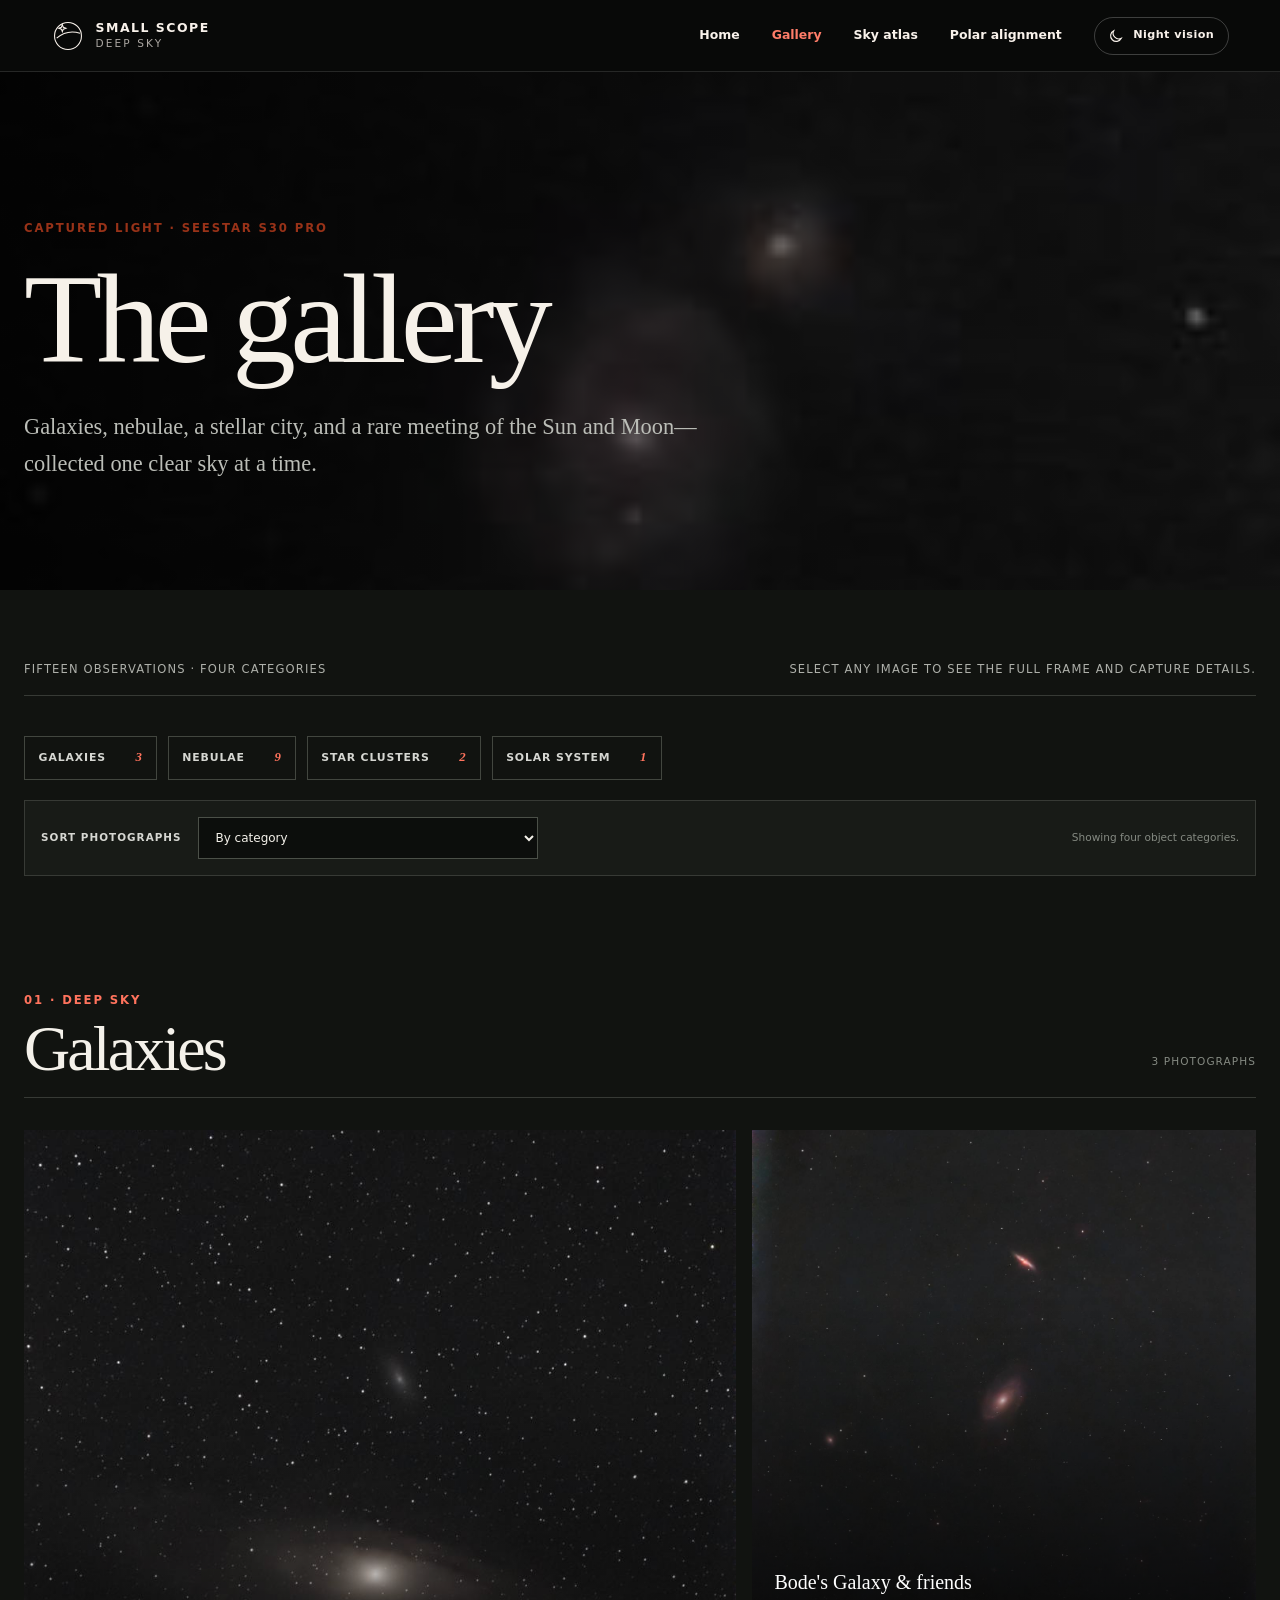
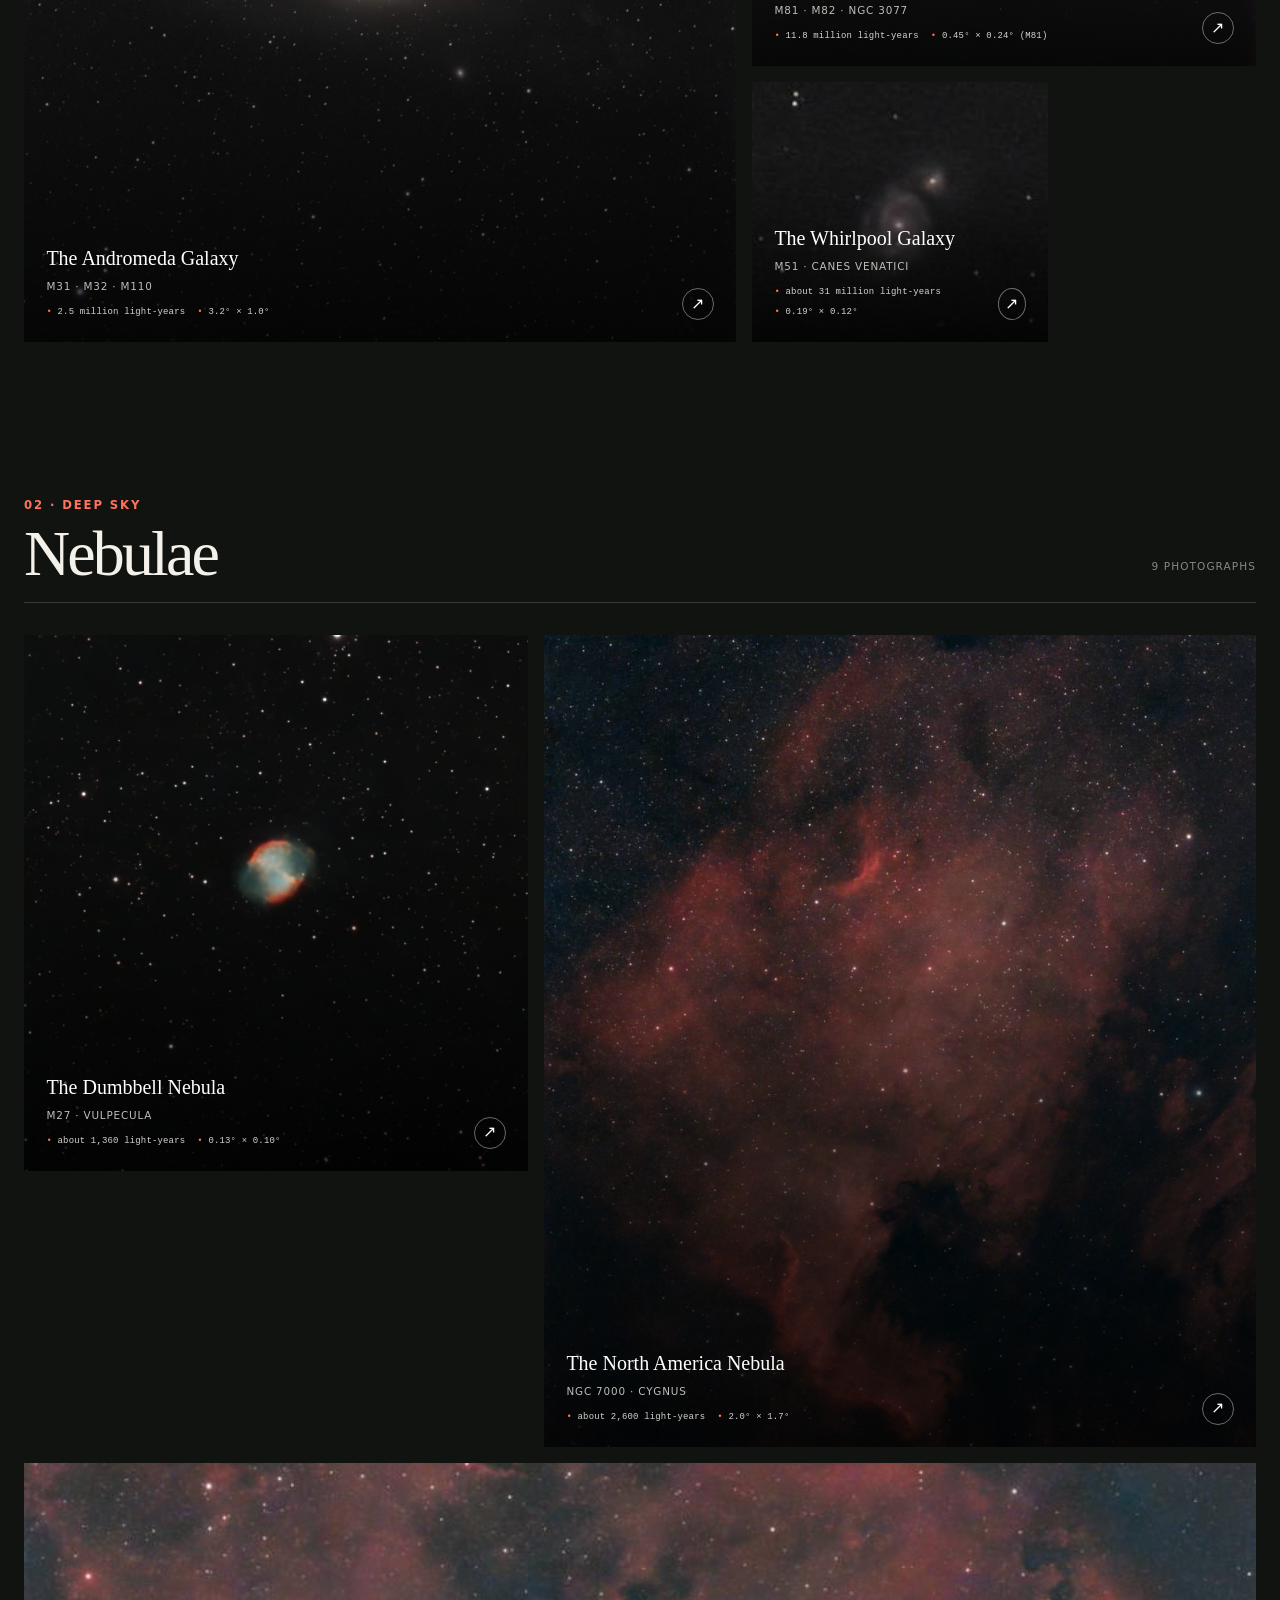
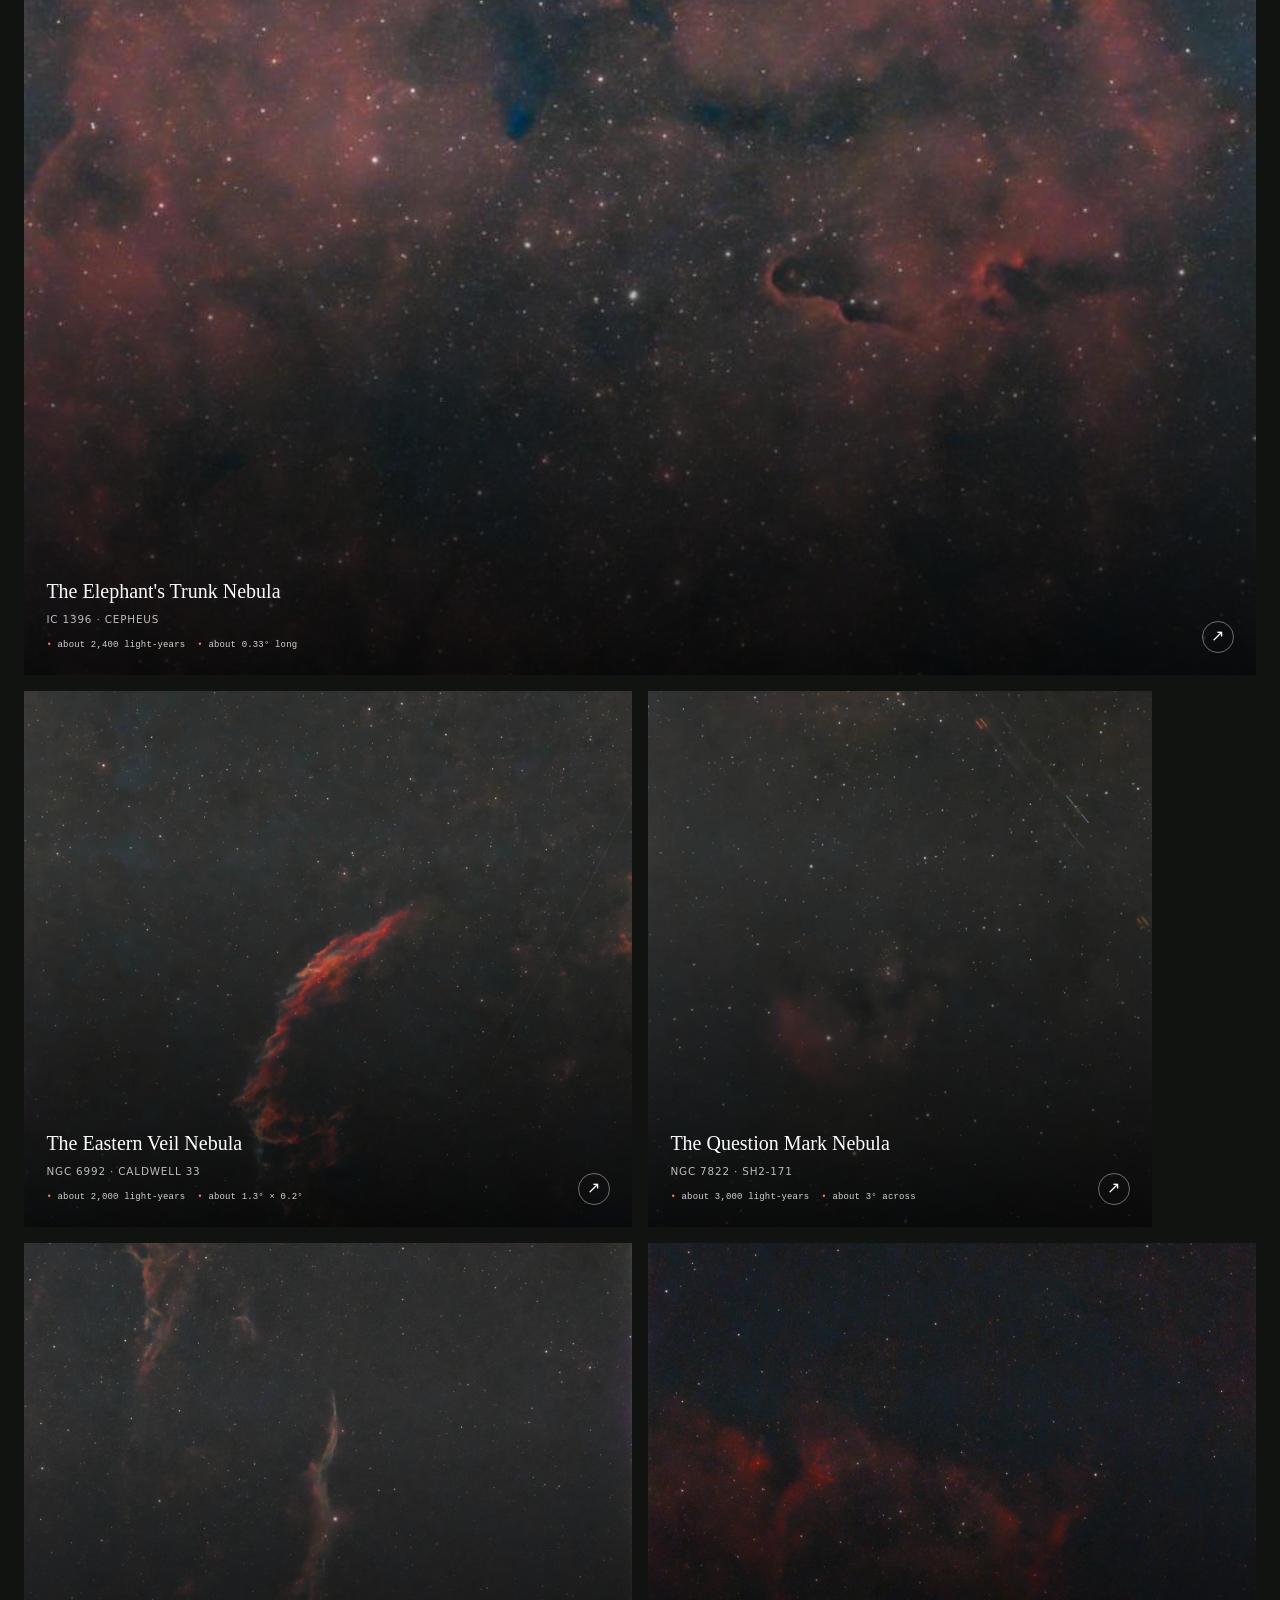
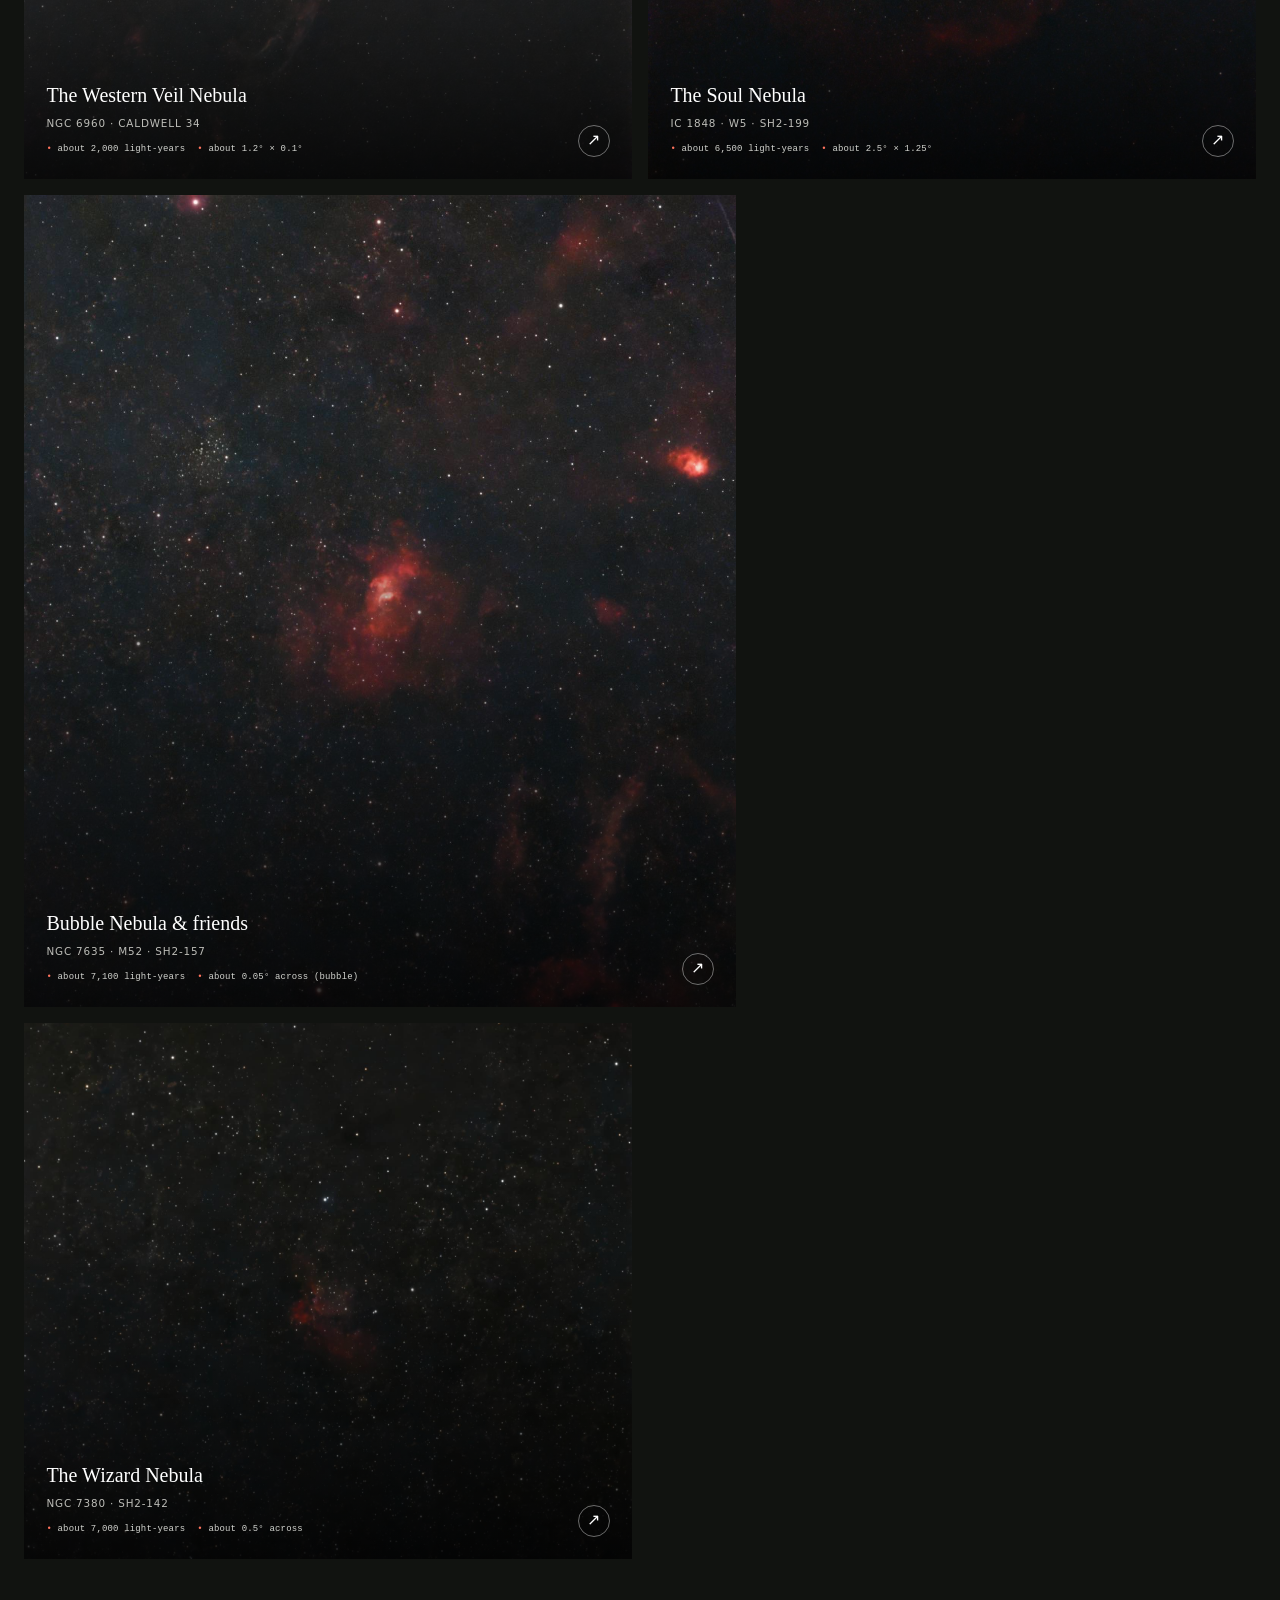
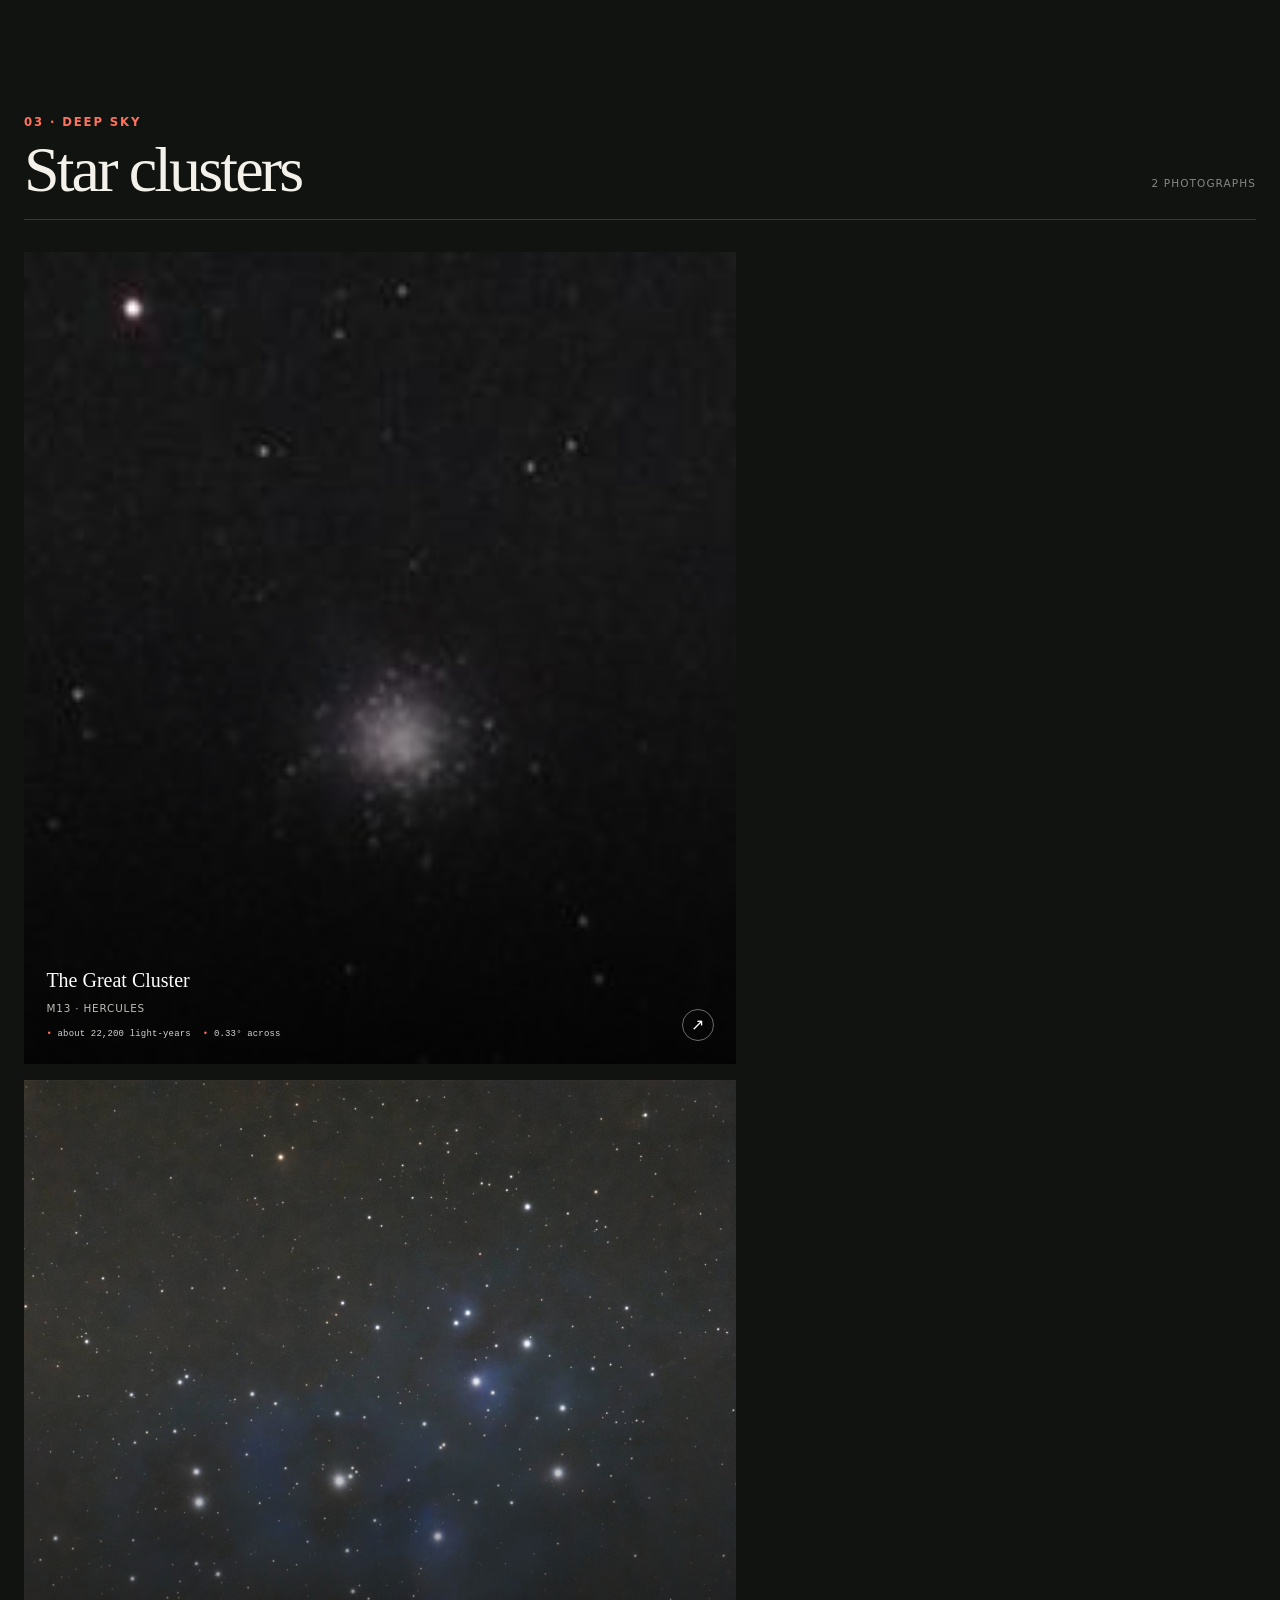
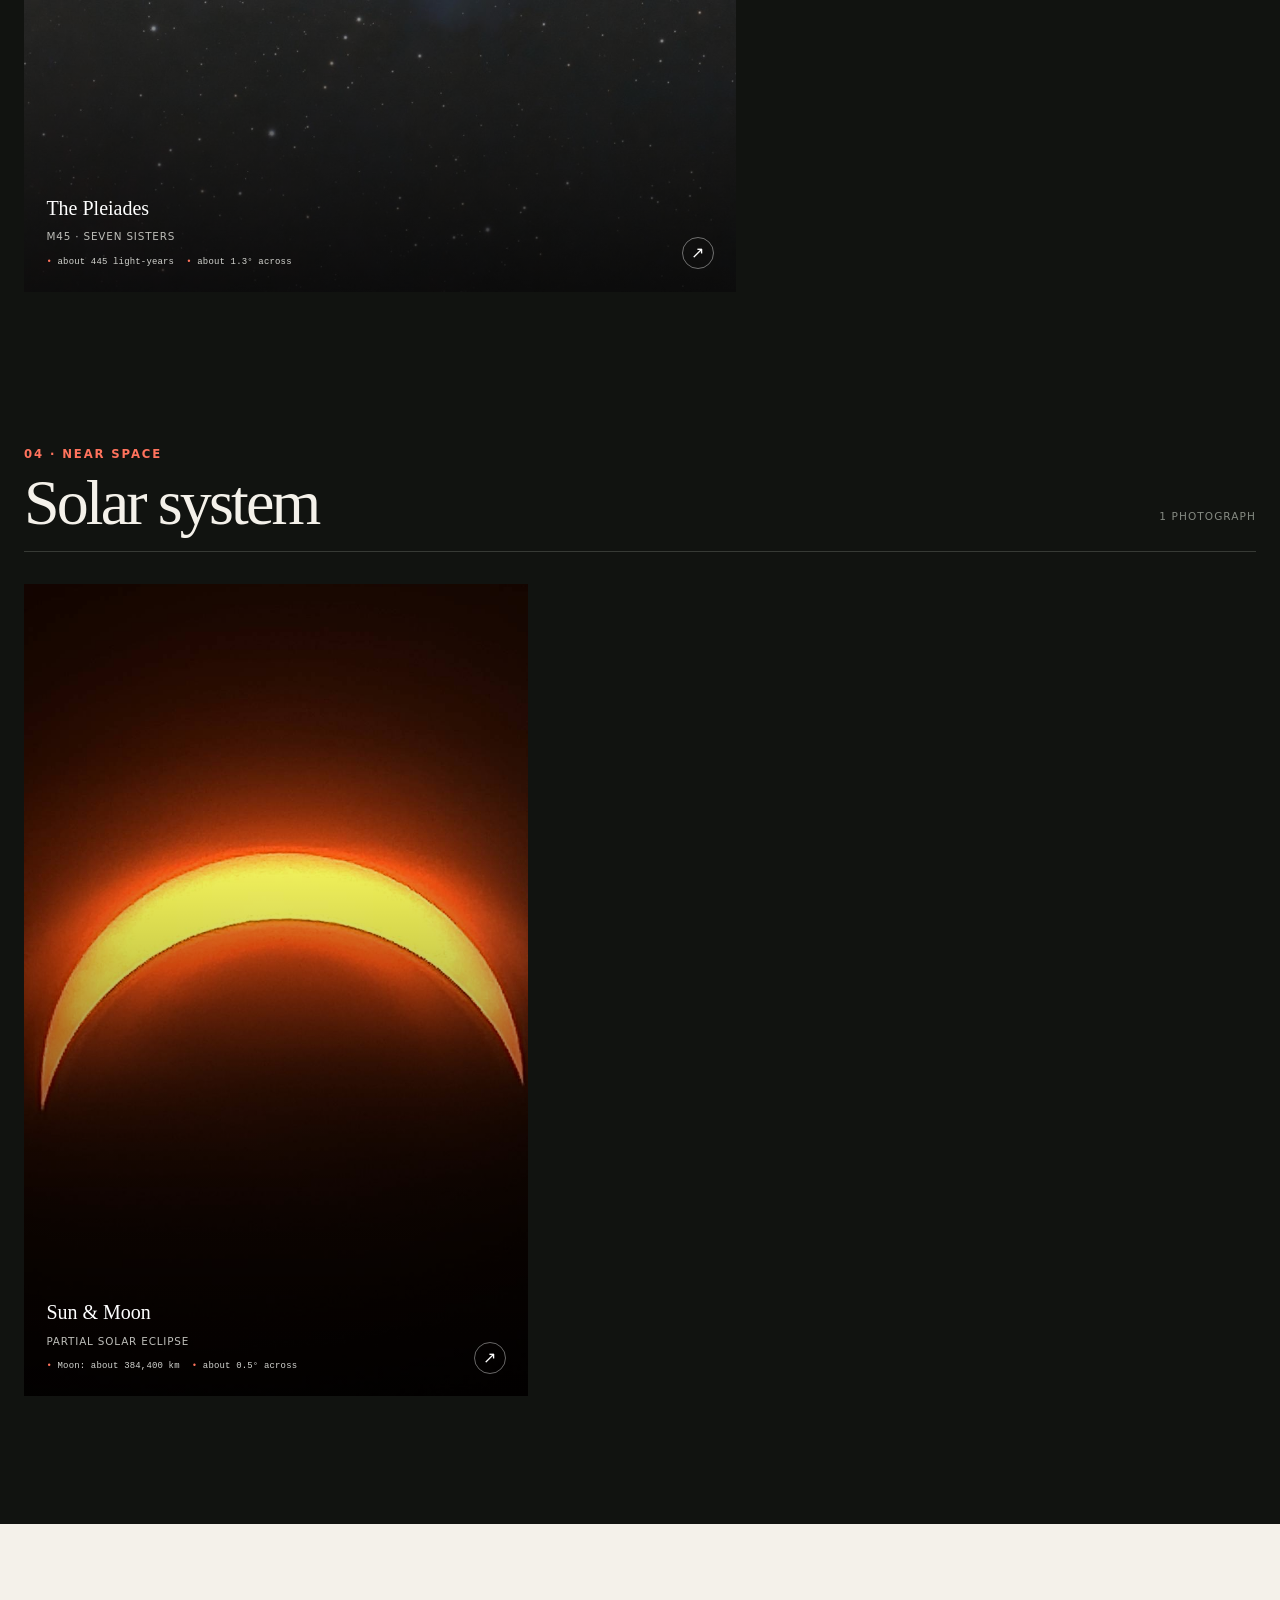
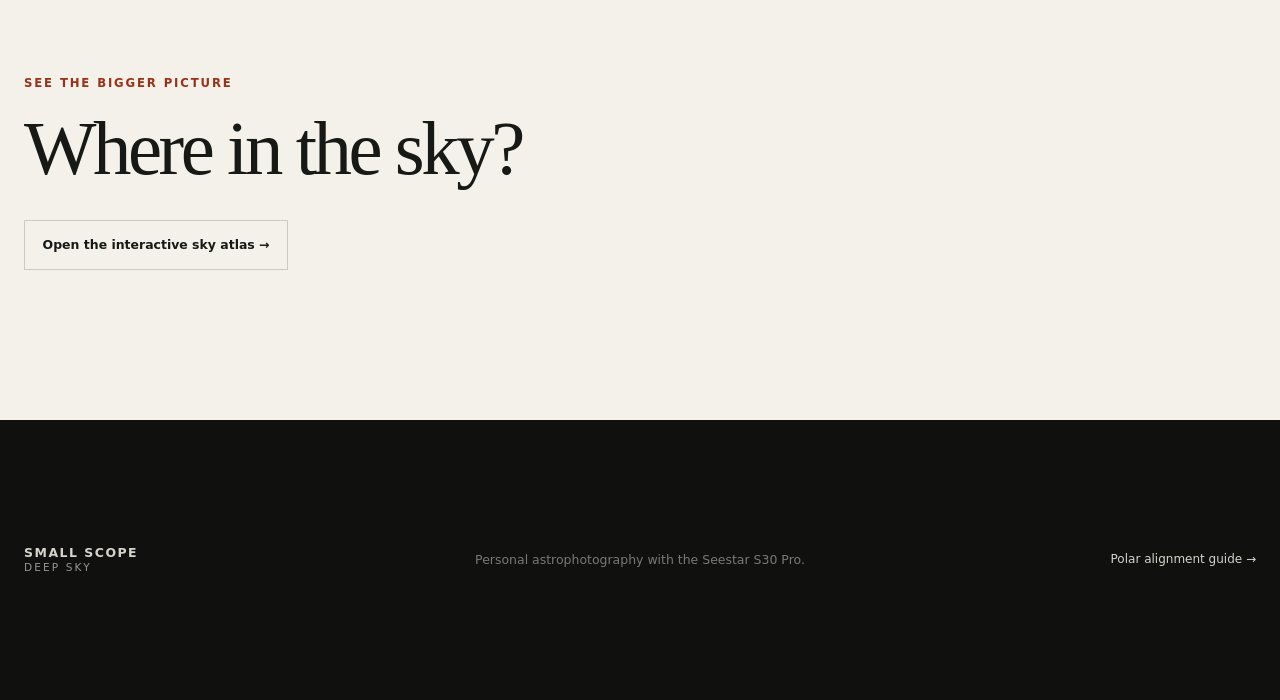
==== commit f220e36b: "Refactor code structure for improved readability and maintainability" ====
--- a/gallery.html
+++ b/gallery.html
@@ -21,11 +21,11 @@
       <div class="section-wrap"><p class="section-kicker">Captured light · Seestar S30 Pro</p><h1>The gallery</h1><p>Galaxies, nebulae, a stellar city, and a rare meeting of the Sun and Moon—collected one clear sky at a time.</p></div>
     </header>
     <section class="gallery-section standalone-gallery" aria-labelledby="gallery-heading">
-      <div class="section-wrap gallery-intro"><p id="gallery-heading">Twelve observations · Four categories</p><p>Select any image to see the full frame and capture details.</p></div>
+      <div class="section-wrap gallery-intro"><p id="gallery-heading">Fifteen observations · Four categories</p><p>Select any image to see the full frame and capture details.</p></div>
       <nav class="gallery-category-nav section-wrap" aria-label="Gallery categories">
         <a href="#galaxies">Galaxies <span>3</span></a>
-        <a href="#nebulae">Nebulae <span>7</span></a>
-        <a href="#star-clusters">Star clusters <span>1</span></a>
+        <a href="#nebulae">Nebulae <span>9</span></a>
+        <a href="#star-clusters">Star clusters <span>2</span></a>
         <a href="#solar-system">Solar system <span>1</span></a>
       </nav>
       <div class="gallery-sort-bar section-wrap">
@@ -41,7 +41,7 @@
       </div>
 
       <section class="gallery-sorted-view" hidden aria-labelledby="sorted-gallery-heading">
-        <header class="gallery-category-heading section-wrap"><div><p class="overline">All observations</p><h2 id="sorted-gallery-heading">Sorted photographs</h2></div><p>12 photographs</p></header>
+        <header class="gallery-category-heading section-wrap"><div><p class="overline">All observations</p><h2 id="sorted-gallery-heading">Sorted photographs</h2></div><p>15 photographs</p></header>
         <div class="gallery-grid gallery-grid-sorted section-wrap"></div>
       </section>
 
@@ -55,7 +55,7 @@
       </section>
 
       <section class="gallery-category" id="nebulae" aria-labelledby="nebulae-heading">
-        <header class="gallery-category-heading section-wrap"><div><p class="overline">02 · Deep sky</p><h2 id="nebulae-heading">Nebulae</h2></div><p>7 photographs</p></header>
+        <header class="gallery-category-heading section-wrap"><div><p class="overline">02 · Deep sky</p><h2 id="nebulae-heading">Nebulae</h2></div><p>9 photographs</p></header>
         <div class="gallery-grid section-wrap">
         <button class="gallery-card" type="button" data-full="images/seestar/m27-dumbbell-nebula.jpg" data-title="The Dumbbell Nebula" data-meta="M27 · Vulpecula" aria-label="View The Dumbbell Nebula full screen"><img src="images/seestar/m27-dumbbell-nebula.jpg" alt="The Dumbbell Nebula, Messier 27, glowing among a dense field of stars" width="845" height="845"><span class="gallery-overlay"><span><strong>The Dumbbell Nebula</strong><small>M27 · Vulpecula</small></span><span class="expand-icon" aria-hidden="true">↗</span></span></button>
         <button class="gallery-card featured" type="button" data-full="images/seestar/north-america-nebula.jpg" data-title="The North America Nebula" data-meta="NGC 7000 · Cygnus" aria-label="View The North America Nebula full screen"><img src="images/seestar/north-america-nebula.jpg" alt="The red emission clouds and dark dust lanes of the North America Nebula" width="900" height="1600"><span class="gallery-overlay"><span><strong>The North America Nebula</strong><small>NGC 7000 · Cygnus</small></span><span class="expand-icon" aria-hidden="true">↗</span></span></button>
@@ -64,13 +64,16 @@
         <button class="gallery-card" type="button" data-full="images/seestar/V398%20Cephei%20-%20NGC%207822.jpg" data-title="The Question Mark Nebula" data-meta="NGC 7822 · Sh2-171 · Cepheus" aria-label="View The Question Mark Nebula full screen"><img src="images/seestar/V398%20Cephei%20-%20NGC%207822.jpg" alt="The faint red Question Mark Nebula complex around NGC 7822 and V398 Cephei" width="1066" height="1600"><span class="gallery-overlay"><span><strong>The Question Mark Nebula</strong><small>NGC 7822 · Sh2-171</small></span><span class="expand-icon" aria-hidden="true">↗</span></span></button>
         <button class="gallery-card wide" type="button" data-full="images/seestar/ngc%206960.jpg" data-title="The Western Veil Nebula" data-meta="NGC 6960 · Caldwell 34 · Cygnus" aria-label="View The Western Veil Nebula full screen"><img src="images/seestar/ngc%206960.jpg" alt="The long delicate filaments of the Western Veil Nebula, NGC 6960" width="1599" height="1600"><span class="gallery-overlay"><span><strong>The Western Veil Nebula</strong><small>NGC 6960 · Caldwell 34</small></span><span class="expand-icon" aria-hidden="true">↗</span></span></button>
         <button class="gallery-card featured" type="button" data-full="images/seestar/ngc%207635.jpg" data-title="Bubble Nebula & friends" data-meta="NGC 7635 · M52 · Sh2-157 · Cassiopeia" aria-label="View the Bubble Nebula region full screen"><img src="images/seestar/ngc%207635.jpg" alt="Wide field around the Bubble Nebula with M52 and the Lobster Claw Nebula" width="1599" height="1600"><span class="gallery-overlay"><span><strong>Bubble Nebula &amp; friends</strong><small>NGC 7635 · M52 · Sh2-157</small></span><span class="expand-icon" aria-hidden="true">↗</span></span></button>
+        <button class="gallery-card wide" type="button" data-full="images/seestar/IC%201848%20%E2%80%93%20Soul%20Nebula.jpg" data-title="The Soul Nebula" data-meta="IC 1848 · W5 · Sh2-199 · Cassiopeia" aria-label="View The Soul Nebula full screen"><img src="images/seestar/IC%201848%20%E2%80%93%20Soul%20Nebula.jpg" alt="The red emission clouds and dark cavities of the Soul Nebula" width="1599" height="1600"><span class="gallery-overlay"><span><strong>The Soul Nebula</strong><small>IC 1848 · W5 · Sh2-199</small></span><span class="expand-icon" aria-hidden="true">↗</span></span></button>
+        <button class="gallery-card wide" type="button" data-full="images/seestar/Ngc%207380%20wizard.jpg" data-title="The Wizard Nebula" data-meta="NGC 7380 · Sh2-142 · Cepheus" aria-label="View The Wizard Nebula full screen"><img src="images/seestar/Ngc%207380%20wizard.jpg" alt="The Wizard Nebula surrounding the young open cluster NGC 7380" width="1599" height="1600"><span class="gallery-overlay"><span><strong>The Wizard Nebula</strong><small>NGC 7380 · Sh2-142</small></span><span class="expand-icon" aria-hidden="true">↗</span></span></button>
         </div>
       </section>
 
       <section class="gallery-category" id="star-clusters" aria-labelledby="star-clusters-heading">
-        <header class="gallery-category-heading section-wrap"><div><p class="overline">03 · Deep sky</p><h2 id="star-clusters-heading">Star clusters</h2></div><p>1 photograph</p></header>
+        <header class="gallery-category-heading section-wrap"><div><p class="overline">03 · Deep sky</p><h2 id="star-clusters-heading">Star clusters</h2></div><p>2 photographs</p></header>
         <div class="gallery-grid gallery-grid-single section-wrap">
         <button class="gallery-card featured" type="button" data-full="images/seestar/M13.jpg" data-title="The Great Cluster in Hercules" data-meta="M13 · Hercules" aria-label="View The Great Cluster in Hercules full screen"><img src="images/seestar/M13.jpg" alt="The dense globular star cluster Messier 13" width="192" height="341"><span class="gallery-overlay"><span><strong>The Great Cluster</strong><small>M13 · Hercules</small></span><span class="expand-icon" aria-hidden="true">↗</span></span></button>
+        <button class="gallery-card featured" type="button" data-full="images/seestar/Pleiaderna.jpg" data-title="The Pleiades" data-meta="M45 · Seven Sisters · Taurus" aria-label="View The Pleiades full screen"><img src="images/seestar/Pleiaderna.jpg" alt="The bright blue stars and reflection nebulosity of the Pleiades" width="1599" height="1600"><span class="gallery-overlay"><span><strong>The Pleiades</strong><small>M45 · Seven Sisters</small></span><span class="expand-icon" aria-hidden="true">↗</span></span></button>
         </div>
       </section>
 
